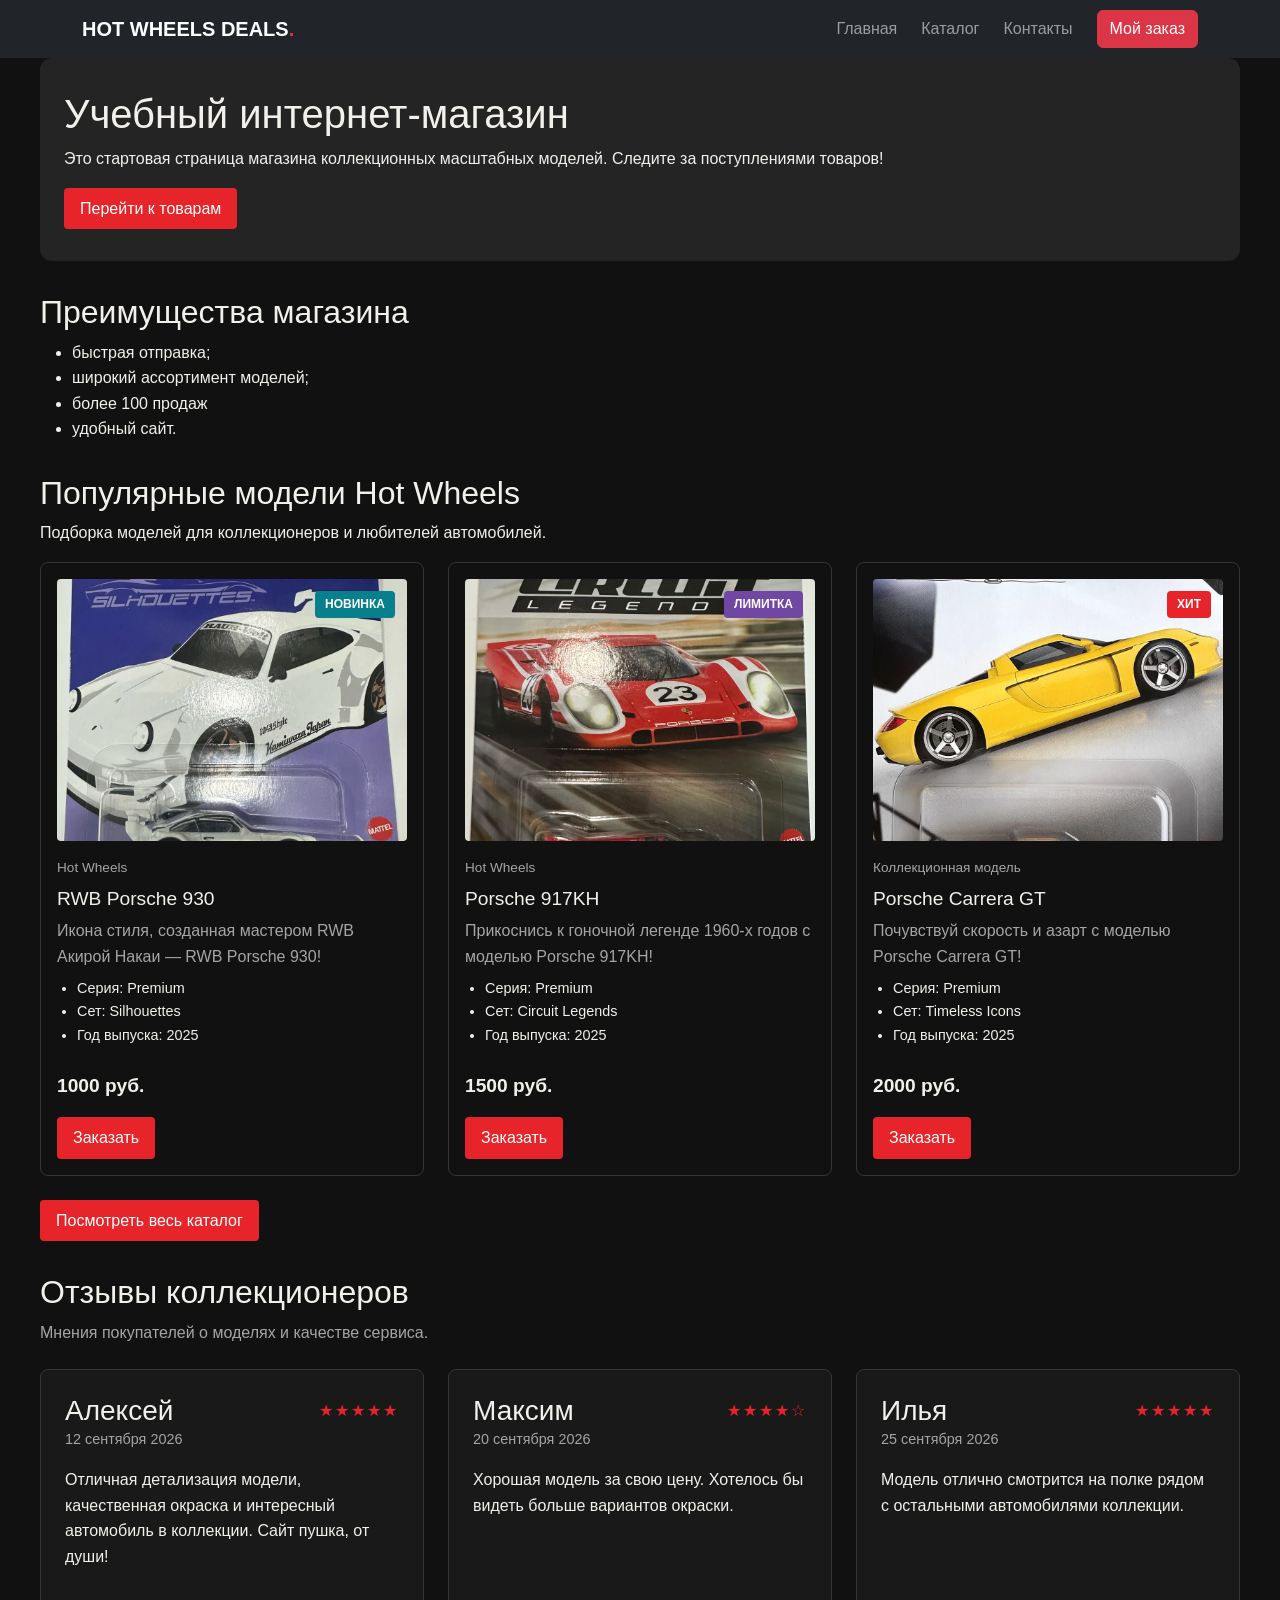
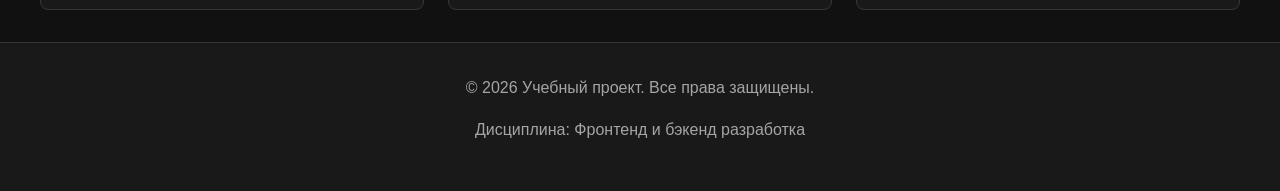
==== index.html @ 373a74f3 "fix: updated grid structure on index.html" ====
<!doctype html>
<html lang="ru">
  <head>
    <meta charset="UTF-8" />
    <meta name="viewport" content="width=device-width, initial-scale=1.0" />
    <title>Учебный интернет-магазин</title>
    <link rel="stylesheet" href="css/style.css" />
    <link
      href="https://cdn.jsdelivr.net/npm/bootstrap@5.3.8/dist/css/bootstrap.min.css"
      rel="stylesheet"
    />
    <link rel="stylesheet" href="css/style.css" />
    <script src="js/main.js" defer></script>
    <meta property="og:type" content="website" />
    <meta property="og:title" content="Учебный интернет-магазин" />
    <meta
      property="og:description"
      content="Учебный frontend-проект интернет-магазина."
    />
    <meta
      property="og:image"
      content="https://username.github.io/kr1-html-css-shop/images/preview.jpg"
    />
  </head>

  <body>
    <header>
      <nav class="navbar navbar-expand-lg navbar-dark bg-dark">
        <div class="container">
          <a class="navbar-brand fw-bold" href="index.html">
            HOT WHEELS DEALS<span class="text-danger">.</span>
          </a>

          <button
            class="navbar-toggler"
            type="button"
            data-bs-toggle="collapse"
            data-bs-target="#mainNavbar"
            aria-controls="mainNavbar"
            aria-expanded="false"
            aria-label="Открыть меню"
          >
            <span class="navbar-toggler-icon"></span>
          </button>

          <div class="collapse navbar-collapse" id="mainNavbar">
            <ul class="navbar-nav ms-auto align-items-lg-center gap-lg-2">
              <li class="nav-item">
                <a class="nav-link" href="index.html">Главная</a>
              </li>
              <li class="nav-item">
                <a class="nav-link" href="catalog.html">Каталог</a>
              </li>
              <li class="nav-item">
                <a class="nav-link" href="contacts.html">Контакты</a>
              </li>
              <li class="nav-item">
                <a class="btn btn-danger ms-lg-2" href="order.html">
                  Мой заказ
                </a>
              </li>
            </ul>
          </div>
        </div>
      </nav>
    </header>

    <main>
      <!-- Основное содержимое страницы -->
      <section class="hero">
        <h1>Учебный интернет-магазин</h1>
        <p>
          Это стартовая страница магазина коллекционных масштабных моделей.
          Следите за поступлениями товаров!
        </p>
        <a class="button" href="#popular">Перейти к товарам</a>
      </section>

      <section class="section" id="advantages">
        <h2>Преимущества магазина</h2>

        <ul class="advantages-list">
          <li>быстрая отправка;</li>
          <li>широкий ассортимент моделей;</li>
          <li>более 100 продаж</li>
          <li>удобный сайт.</li>
        </ul>
      </section>

      <section class="section" id="popular">
        <h2>Популярные модели Hot Wheels</h2>

        <p>Подборка моделей для коллекционеров и любителей автомобилей.</p>

        <div class="row row-cols-1 row-cols-md-2 row-cols-xl-3 g-4">
          <!-- RWB Porsche 930 -->
          <div class="col">
            <article class="product-card h-100">
              <a class="product-card__image-link" href="catalog.html">
                <img
                  class="product-card__image"
                  src="images/product-1.webp"
                  alt="Модель Hot Wheels RWB Porsche 930"
                  width="400"
                  height="300"
                />
                <span class="product-card__badge product-card__badge--new">
                  Новинка
                </span>
              </a>

              <p class="product-card__category">Hot Wheels</p>
              <h3 class="product-card__title">RWB Porsche 930</h3>

              <p class="product-card__description">
                Икона стиля, созданная мастером RWB Акирой Накаи — RWB Porsche
                930!
              </p>

              <ul class="product-card__specs">
                <li>Серия: Premium</li>
                <li>Сет: Silhouettes</li>
                <li>Год выпуска: 2025</li>
              </ul>

              <p class="product-card__price">1000 руб.</p>

              <button
                class="button product-card__button"
                type="button"
                data-product="RWB Porcshe 930"
              >
                Заказать
              </button>
            </article>
          </div>

          <!-- Porsche 917KH -->
          <div class="col">
            <article class="product-card h-100">
              <a class="product-card__image-link" href="catalog.html">
                <img
                  class="product-card__image"
                  src="images/product-2.webp"
                  alt="Модель Hot Wheels Porsche 917KH"
                  width="400"
                  height="300"
                  loading="lazy"
                />
                <span class="product-card__badge product-card__badge--limited">
                  Лимитка
                </span>
              </a>

              <p class="product-card__category">Hot Wheels</p>
              <h3 class="product-card__title">Porsche 917KH</h3>

              <p class="product-card__description">
                Прикоснись к гоночной легенде 1960-х годов с моделью Porsche
                917KH!
              </p>

              <ul class="product-card__specs">
                <li>Серия: Premium</li>
                <li>Сет: Circuit Legends</li>
                <li>Год выпуска: 2025</li>
              </ul>

              <p class="product-card__price">1500 руб.</p>

              <button
                class="button product-card__button"
                type="button"
                data-product="Porcshe 917KH"
              >
                Заказать
              </button>
            </article>
          </div>

          <!-- Porsche Carrera GT -->
          <div class="col">
            <article class="product-card h-100">
              <a class="product-card__image-link" href="catalog.html">
                <img
                  class="product-card__image"
                  src="images/product-3.webp"
                  alt="Модель Hot Wheels Porsche Carrera GT"
                  width="400"
                  height="300"
                  loading="lazy"
                />
                <span class="product-card__badge product-card__badge--hit">
                  Хит
                </span>
              </a>

              <p class="product-card__category">Коллекционная модель</p>
              <h3 class="product-card__title">Porsche Carrera GT</h3>

              <p class="product-card__description">
                Почувствуй скорость и азарт с моделью Porsche Carrera GT!
              </p>

              <ul class="product-card__specs">
                <li>Серия: Premium</li>
                <li>Сет: Timeless Icons</li>
                <li>Год выпуска: 2025</li>
              </ul>

              <p class="product-card__price">2000 руб.</p>

              <button
                class="button product-card__button"
                type="button"
                data-product="Porcshe Carrera GT"
              >
                Заказать
              </button>
            </article>
          </div>
        </div>

        <p class="mt-4">
          <a class="button" href="catalog.html">Посмотреть весь каталог</a>
        </p>
      </section>

      <section class="section reviews" id="reviews">
        <h2>Отзывы коллекционеров</h2>

        <p class="reviews__intro">
          Мнения покупателей о моделях и качестве сервиса.
        </p>

        <div class="reviews__grid">
          <article class="review-card">
            <div class="review-card__header">
              <h3>Алексей</h3>
              <p class="review-card__rating" aria-label="Оценка: 5 из 5">
                ★★★★★
              </p>
            </div>

            <p class="review-card__date">12 сентября 2026</p>

            <p>
              Отличная детализация модели, качественная окраска и интересный
              автомобиль в коллекции. Сайт пушка, от души!
            </p>
          </article>

          <article class="review-card">
            <div class="review-card__header">
              <h3>Максим</h3>
              <p class="review-card__rating" aria-label="Оценка: 4 из 5">
                ★★★★☆
              </p>
            </div>

            <p class="review-card__date">20 сентября 2026</p>

            <p>
              Хорошая модель за свою цену. Хотелось бы видеть больше вариантов
              окраски.
            </p>
          </article>

          <article class="review-card">
            <div class="review-card__header">
              <h3>Илья</h3>
              <p class="review-card__rating" aria-label="Оценка: 5 из 5">
                ★★★★★
              </p>
            </div>

            <p class="review-card__date">25 сентября 2026</p>

            <p>
              Модель отлично смотрится на полке рядом с остальными автомобилями
              коллекции.
            </p>
          </article>
        </div>
      </section>
    </main>

    <footer id="contacts">
      <p>&copy; 2026 Учебный проект. Все права защищены.</p>
      <p>Дисциплина: Фронтенд и бэкенд разработка</p>
    </footer>

    <dialog
      class="order-dialog"
      id="order-dialog"
      aria-labelledby="order-dialog-title"
    >
      <h2 id="order-dialog-title">Оформление заявки</h2>

      <form
        class="order-form"
        id="order-form"
        action="#"
        method="post"
        novalidate
      >
        <input id="selected-product" name="selected-product" type="hidden" />

        <div class="form-field">
          <label for="order-name">Имя</label>
          <input
            id="order-name"
            name="name"
            type="text"
            placeholder="Введите ваше имя"
            minlength="2"
            autocomplete="given-name"
            required
          />
        </div>

        <div class="form-field">
          <label for="order-email">E-mail</label>
          <input
            id="order-email"
            name="email"
            type="email"
            placeholder="example@mail.ru"
            autocomplete="email"
            required
          />
        </div>

        <div class="form-field">
          <label for="order-phone">Телефон</label>
          <input
            id="order-phone"
            name="phone"
            type="tel"
            inputmode="tel"
            placeholder="+7 (900) 000-00-00"
            pattern="^\+7 \(\d{3}\) \d{3}-\d{2}-\d{2}$"
            required
          />
          <small>Формат: +7 (900) 000-00-00</small>
        </div>

        <div class="form-field">
          <label for="order-date">Дата связи</label>
          <input id="order-date" name="date" type="date" />
        </div>

        <div class="form-field">
          <label for="order-topic">Тема заявки</label>
          <select id="order-topic" name="topic" required>
            <option value="">Выберите тему</option>
            <option value="product">Заказ товара</option>
            <option value="consultation">Консультация</option>
            <option value="delivery">Доставка</option>
          </select>
        </div>

        <div class="form-field">
          <label for="order-comment">Комментарий</label>
          <textarea
            id="order-comment"
            name="comment"
            rows="4"
            placeholder="Укажите дополнительную информацию"
          ></textarea>
        </div>

        <div class="form-field form-field--checkbox">
          <label>
            <input
              id="order-agreement"
              name="agreement"
              type="checkbox"
              required
            />
            Я согласен на обработку данных
          </label>
        </div>

        <div class="form-actions">
          <button type="button" id="close-order-dialog">Закрыть</button>
          <button type="submit">Отправить заявку</button>
        </div>
      </form>
    </dialog>

    <p class="success-message" id="success-message" hidden>
      Форма успешно отправлена!
    </p>
    <script src="https://cdn.jsdelivr.net/npm/bootstrap@5.3.8/dist/js/bootstrap.bundle.min.js"></script>
  </body>
</html>
---- css/style.css ----
/* ===============================
   1. Переменные проекта
   =============================== */

:root {
  /* Цвета */
  --color-bg: #111111;
  --color-text: #f2f0eb;
  --color-muted: #a5a5a5;
  --color-primary: #e62429;
  --color-primary-dark: #bd171d;
  --color-border: #353535;
  --color-surface: #191919;
  --color-surface-accent: #242424;
  --color-danger: #e62429;
  --color-success: #45b36b;
  --color-success-bg: #17251b;
  --color-white: #ffffff;

  /* Отступы */
  --space-xs: 4px;
  --space-sm: 8px;
  --space-md: 16px;
  --space-lg: 24px;
  --space-xl: 32px;

  /* Скругления */
  --radius-sm: 4px;
  --radius-md: 8px;
  --radius-lg: 12px;

  /* Размеры */
  --container-width: 1200px;
}

/* ===============================
   2. Базовые стили
   =============================== */

* {
  box-sizing: border-box;
}

body {
  margin: 0;
  font-family: Arial, sans-serif;
  line-height: 1.6;
  color: var(--color-text);
  background-color: var(--color-bg);
}

html {
  scroll-behavior: smooth;
}

a {
  color: var(--color-text);
}

a:hover {
  color: var(--color-primary);
}

a:focus-visible {
  outline: 2px solid var(--color-primary);
  outline-offset: 3px;
}

header {
  position: sticky;
  top: 0;
  z-index: 1030;
}

footer {
  padding: 32px 0;
  background-color: var(--color-surface);
  border-top: 1px solid var(--color-border);
  color: var(--color-muted);
  text-align: center;
}

/*
  Ограничиваем ширину содержимого шапки,
  чтобы оно не растягивалось слишком сильно на широких экранах.
*/
.site-header {
  max-width: 1100px;
  margin: 0 auto;
}

/*
  Оформляем текстовый логотип.
*/
.site-logo {
  font-weight: bold;
  text-decoration: none;
  color: #222222;
}

/*
  Убираем стандартные отступы и маркеры списка навигации.
*/
.site-nav__list {
  display: flex;
  flex-wrap: wrap;
  justify-content: center;
  align-items: center;
  gap: var(--space-md);
  padding: 0;
  margin: var(--space-md) 0 0;
  list-style: none;
}

/*
  Добавляем расстояние между пунктами меню.
*/
.site-nav__list li {
  margin-bottom: 8px;
}

/*
  Оформляем ссылки меню.
*/
.site-nav__list a {
  display: inline-block;
  padding: var(--space-sm) var(--space-md);
  color: var(--color-primary);
  text-decoration: none;
  border-radius: var(--radius-sm);
}

/*
  При наведении мыши подчёркиваем ссылку.
  Подробно состояния интерфейса будут рассмотрены в практической работе 1.7.
*/
.site-nav__list a:hover {
  color: var(--color-white);
  background-color: var(--color-primary);
}

/* ===============================
   3. Общие элементы интерфейса
   =============================== */

a {
  color: var(--color-primary);
}

a:hover {
  color: var(--color-primary-dark);
}

a:focus-visible {
  outline: 2px solid var(--color-primary);
  outline-offset: 3px;
}

/* ===============================
   4. Компоненты страницы
   =============================== */

/*
  Hero-блок — первый крупный блок страницы.
  Он визуально отделяется от остальных разделов фоном и отступами.
*/
.hero {
  max-width: var(--container-width);
  margin: 0 auto var(--space-xl);
  padding: var(--space-xl) var(--space-lg);
  background-color: var(--color-surface-accent);
  border-radius: var(--radius-lg);
}

.section {
  max-width: var(--container-width);
  margin: 0 auto var(--space-xl);
}

.section h2 {
  margin-top: 0;
}

/*
  Карточка товара — самостоятельный блок.
  На следующих занятиях карточки будут доработаны и выстроены в сетку.
*/
/* Карточка товара */
.product-card {
  display: flex;
  flex-direction: column;
  gap: var(--space-sm);
  min-width: 0;
  padding: var(--space-md);
  border: 1px solid var(--color-border);
  border-radius: var(--radius-md);
  background-color: var(--color-bg);
  transition:
    border-color 0.2s,
    box-shadow 0.2s;
}

.product-card:hover {
  border-color: var(--color-primary);
  box-shadow: 0 4px 14px rgba(0, 0, 0, 0.08);
}

.product-card__image-link {
  display: block;
  overflow: hidden;
  border-radius: var(--radius-sm);
}

.product-card__image {
  display: block;
  width: 100%;
  height: auto;
  aspect-ratio: 4 / 3;
  object-fit: cover;
  transition: transform 0.25s;
}

.product-card__image-link:hover .product-card__image {
  transform: scale(1.04);
}

.product-card__category {
  margin: var(--space-sm) 0 0;
  color: var(--color-muted);
  font-size: 0.85rem;
}

.product-card__title {
  margin: 0;
  font-size: 1.2rem;
}

.product-card__description {
  margin: 0;
  color: var(--color-muted);
}

.product-card__specs {
  margin: 0;
  padding-left: 20px;
  font-size: 0.9rem;
}

.product-card__price {
  margin: auto 0 0;
  padding-top: var(--space-md);
  font-size: 1.2rem;
  font-weight: 700;
}

.product-card .button {
  align-self: flex-start;
  margin-top: var(--space-sm);
}

/*
  Пока это обычная ссылка, но визуально она оформляется как кнопка.
*/
.button {
  display: inline-block;
  padding: var(--space-sm) var(--space-md);
  color: var(--color-white);
  background-color: var(--color-primary);
  text-decoration: none;
  border: none;
  border-radius: var(--radius-sm);
  cursor: pointer;
}

.button:hover {
  background-color: var(--color-primary-dark);
}

.button:focus-visible {
  outline: 2px solid var(--color-primary);
  outline-offset: 3px;
}

.button:disabled {
  opacity: 0.6;
  cursor: not-allowed;
}

/* ===============================
   5. Форма и модальное окно
   =============================== */

/*
  Модальное окно.
  Элемент dialog сам умеет открываться поверх страницы.
*/
.order-dialog {
  width: min(100% - 32px, 560px);
  padding: 24px;
  border: none;
  border-radius: 12px;
}

/*
  Затемнение фона за модальным окном.
*/
.order-dialog::backdrop {
  background-color: rgba(0, 0, 0, 0.5);
}

/*
  Поле формы.
  Каждый блок получает нижний отступ.
*/
.form-field {
  margin-bottom: 16px;
}

/*
  Подпись поля.
*/
.form-field label {
  display: block;
  margin-bottom: 6px;
}

/*
  Основные поля формы.
*/
.form-field input,
.form-field select,
.form-field textarea {
  width: 100%;
  padding: 10px 12px;
  border: 1px solid #cccccc;
  border-radius: 6px;
  font: inherit;
}

/*
  Checkbox не должен занимать всю ширину.
*/
.form-field input[type="checkbox"] {
  width: auto;
}

/*
  Подсказка под полем телефона.
*/
.form-field small {
  display: block;
  margin-top: 4px;
  color: #666666;
}

/*
  Видимый фокус для клавиатурной навигации.
*/
.form-field input:focus-visible,
.form-field select:focus-visible,
.form-field textarea:focus-visible,
.form-actions button:focus-visible {
  outline: 2px solid #0057b8;
  outline-offset: 2px;
}

/*
  Подсветка ошибочных полей.
  Атрибут aria-invalid будет добавляться через JavaScript.
*/
[aria-invalid="true"] {
  border-color: #b00020;
}

/*
  Кнопки формы.
*/
.form-actions {
  display: flex;
  gap: 12px;
  margin-top: 20px;
}

/*
  Сообщение об успешной отправке.
*/
.success-message {
  max-width: 1100px;
  margin: 24px auto;
  padding: 16px;
  border-left: 4px solid #168a2f;
  background-color: #eefaf0;
}

/*
  Стили для хлебных крошек
*/

.breadcrumbs {
  max-width: var(--container-width);
  margin: 0 auto var(--space-md);
  font-size: 14px;
  color: var(--color-muted);
}

.breadcrumbs a {
  color: var(--color-primary);
}

.breadcrumbs span::before {
  content: " / ";
  color: var(--color-muted);
}

html {
  scroll-behavior: smooth;
}

:target {
  outline: 2px dashed var(--color-primary);
  outline-offset: 4px;
}

.catalog-layout {
  max-width: var(--container-width);
  margin: 0 auto var(--space-xl);
  display: grid;
  grid-template-columns: 260px 1fr;
  grid-template-areas: "filters products";
  gap: var(--space-lg);
}

.catalog-filters {
  grid-area: filters;
  position: sticky;
  top: 100px;
  align-self: start;
  padding: var(--space-md);
  border: 1px solid var(--color-border);
  border-radius: var(--radius-md);
  background-color: var(--color-surface);
}

.catalog-products {
  grid-area: products;
}

.filters-form {
  display: grid;
  gap: var(--space-md);
}

.filters-form fieldset {
  margin: 0;
  padding: var(--space-md);
  border: 1px solid var(--color-border);
  border-radius: var(--radius-sm);
}

.filters-form legend {
  font-weight: 700;
}

.filters-form label {
  display: block;
  margin-bottom: var(--space-sm);
}

.filters-form input[type="number"] {
  width: 100%;
  padding: 8px 10px;
  border: 1px solid var(--color-border);
  border-radius: var(--radius-sm);
  font: inherit;
}

@media (max-width: 900px) {
  .catalog-layout {
    grid-template-columns: 220px minmax(0, 1fr);
  }
}

@media (max-width: 600px) {
  .catalog-layout {
    grid-template-columns: minmax(0, 1fr);
    grid-template-areas:
      "filters"
      "products";
  }

  .catalog-filters {
    position: static;
    min-width: 0;
  }

  .catalog-products {
    min-width: 0;
  }

  header,
  main,
  footer {
    padding: var(--space-md);
  }
}

/* Блок отзывов на главной странице */

.reviews__intro {
  color: var(--color-muted);
  margin-bottom: var(--space-lg);
}

.reviews__grid {
  display: grid;
  grid-template-columns: repeat(3, minmax(0, 1fr));
  gap: var(--space-lg);
}

.review-card {
  padding: var(--space-lg);
  border: 1px solid var(--color-border);
  border-radius: var(--radius-md);
  background-color: var(--color-surface);
  transition:
    border-color 0.2s,
    box-shadow 0.2s;
}

.review-card:hover {
  border-color: var(--color-primary);
  box-shadow: 0 4px 14px rgba(0, 0, 0, 0.06);
}

.review-card__header {
  display: flex;
  flex-wrap: wrap;
  justify-content: space-between;
  align-items: center;
  gap: var(--space-sm);
}

.review-card__header h3 {
  margin: 0;
}

.review-card__rating {
  margin: 0;
  color: var(--color-primary);
  letter-spacing: 2px;
}

.review-card__date {
  color: var(--color-muted);
  font-size: 0.9rem;
}

/* Адаптивность */

@media (max-width: 900px) {
  .reviews__grid {
    grid-template-columns: repeat(2, minmax(0, 1fr));
  }
}

@media (max-width: 600px) {
  .reviews__grid {
    grid-template-columns: minmax(0, 1fr);
  }
}

/* Бейджи на изображениях товаров */
.product-card__image-link {
  position: relative;
  display: block;
  overflow: hidden;
}

.product-card__badge {
  display: inline-block;
  width: fit-content;
  padding: 4px 10px;
  margin-bottom: 12px;
  border-radius: 4px;
  background-color: #e62429;
  color: #ffffff;
  font-size: 0.75rem;
  font-weight: 700;
  text-transform: uppercase;
}

.product-card__image-wrapper {
  position: relative;
  width: 100%;
}

.product-card__image-wrapper .product-card__image {
  display: block;
  width: 100%;
  height: auto;
}

.product-card__image-wrapper .product-card__badge {
  position: absolute;
  top: 12px;
  right: 12px;
  z-index: 2;
  margin: 0;
}

.product-card__badge--new {
  background-color: #087f8c;
}

.product-card__badge--hit {
  background-color: #e62429;
}

.product-card__badge--limited {
  background-color: #7047a3;
}

/* Бейджи на главной странице */
#popular .product-card__image-link .product-card__badge {
  position: absolute;
  top: 12px;
  right: 12px;
  z-index: 2;
  margin: 0;
}

#popular .product-card__badge--new {
  background-color: #087f8c;
  color: #ffffff;
}
---- css/style.css ----
/* ===============================
   1. Переменные проекта
   =============================== */

:root {
  /* Цвета */
  --color-bg: #111111;
  --color-text: #f2f0eb;
  --color-muted: #a5a5a5;
  --color-primary: #e62429;
  --color-primary-dark: #bd171d;
  --color-border: #353535;
  --color-surface: #191919;
  --color-surface-accent: #242424;
  --color-danger: #e62429;
  --color-success: #45b36b;
  --color-success-bg: #17251b;
  --color-white: #ffffff;

  /* Отступы */
  --space-xs: 4px;
  --space-sm: 8px;
  --space-md: 16px;
  --space-lg: 24px;
  --space-xl: 32px;

  /* Скругления */
  --radius-sm: 4px;
  --radius-md: 8px;
  --radius-lg: 12px;

  /* Размеры */
  --container-width: 1200px;
}

/* ===============================
   2. Базовые стили
   =============================== */

* {
  box-sizing: border-box;
}

body {
  margin: 0;
  font-family: Arial, sans-serif;
  line-height: 1.6;
  color: var(--color-text);
  background-color: var(--color-bg);
}

html {
  scroll-behavior: smooth;
}

a {
  color: var(--color-text);
}

a:hover {
  color: var(--color-primary);
}

a:focus-visible {
  outline: 2px solid var(--color-primary);
  outline-offset: 3px;
}

header {
  position: sticky;
  top: 0;
  z-index: 1030;
}

footer {
  padding: 32px 0;
  background-color: var(--color-surface);
  border-top: 1px solid var(--color-border);
  color: var(--color-muted);
  text-align: center;
}

/*
  Ограничиваем ширину содержимого шапки,
  чтобы оно не растягивалось слишком сильно на широких экранах.
*/
.site-header {
  max-width: 1100px;
  margin: 0 auto;
}

/*
  Оформляем текстовый логотип.
*/
.site-logo {
  font-weight: bold;
  text-decoration: none;
  color: #222222;
}

/*
  Убираем стандартные отступы и маркеры списка навигации.
*/
.site-nav__list {
  display: flex;
  flex-wrap: wrap;
  justify-content: center;
  align-items: center;
  gap: var(--space-md);
  padding: 0;
  margin: var(--space-md) 0 0;
  list-style: none;
}

/*
  Добавляем расстояние между пунктами меню.
*/
.site-nav__list li {
  margin-bottom: 8px;
}

/*
  Оформляем ссылки меню.
*/
.site-nav__list a {
  display: inline-block;
  padding: var(--space-sm) var(--space-md);
  color: var(--color-primary);
  text-decoration: none;
  border-radius: var(--radius-sm);
}

/*
  При наведении мыши подчёркиваем ссылку.
  Подробно состояния интерфейса будут рассмотрены в практической работе 1.7.
*/
.site-nav__list a:hover {
  color: var(--color-white);
  background-color: var(--color-primary);
}

/* ===============================
   3. Общие элементы интерфейса
   =============================== */

a {
  color: var(--color-primary);
}

a:hover {
  color: var(--color-primary-dark);
}

a:focus-visible {
  outline: 2px solid var(--color-primary);
  outline-offset: 3px;
}

/* ===============================
   4. Компоненты страницы
   =============================== */

/*
  Hero-блок — первый крупный блок страницы.
  Он визуально отделяется от остальных разделов фоном и отступами.
*/
.hero {
  max-width: var(--container-width);
  margin: 0 auto var(--space-xl);
  padding: var(--space-xl) var(--space-lg);
  background-color: var(--color-surface-accent);
  border-radius: var(--radius-lg);
}

.section {
  max-width: var(--container-width);
  margin: 0 auto var(--space-xl);
}

.section h2 {
  margin-top: 0;
}

/*
  Карточка товара — самостоятельный блок.
  На следующих занятиях карточки будут доработаны и выстроены в сетку.
*/
/* Карточка товара */
.product-card {
  display: flex;
  flex-direction: column;
  gap: var(--space-sm);
  min-width: 0;
  padding: var(--space-md);
  border: 1px solid var(--color-border);
  border-radius: var(--radius-md);
  background-color: var(--color-bg);
  transition:
    border-color 0.2s,
    box-shadow 0.2s;
}

.product-card:hover {
  border-color: var(--color-primary);
  box-shadow: 0 4px 14px rgba(0, 0, 0, 0.08);
}

.product-card__image-link {
  display: block;
  overflow: hidden;
  border-radius: var(--radius-sm);
}

.product-card__image {
  display: block;
  width: 100%;
  height: auto;
  aspect-ratio: 4 / 3;
  object-fit: cover;
  transition: transform 0.25s;
}

.product-card__image-link:hover .product-card__image {
  transform: scale(1.04);
}

.product-card__category {
  margin: var(--space-sm) 0 0;
  color: var(--color-muted);
  font-size: 0.85rem;
}

.product-card__title {
  margin: 0;
  font-size: 1.2rem;
}

.product-card__description {
  margin: 0;
  color: var(--color-muted);
}

.product-card__specs {
  margin: 0;
  padding-left: 20px;
  font-size: 0.9rem;
}

.product-card__price {
  margin: auto 0 0;
  padding-top: var(--space-md);
  font-size: 1.2rem;
  font-weight: 700;
}

.product-card .button {
  align-self: flex-start;
  margin-top: var(--space-sm);
}

/*
  Пока это обычная ссылка, но визуально она оформляется как кнопка.
*/
.button {
  display: inline-block;
  padding: var(--space-sm) var(--space-md);
  color: var(--color-white);
  background-color: var(--color-primary);
  text-decoration: none;
  border: none;
  border-radius: var(--radius-sm);
  cursor: pointer;
}

.button:hover {
  background-color: var(--color-primary-dark);
}

.button:focus-visible {
  outline: 2px solid var(--color-primary);
  outline-offset: 3px;
}

.button:disabled {
  opacity: 0.6;
  cursor: not-allowed;
}

/* ===============================
   5. Форма и модальное окно
   =============================== */

/*
  Модальное окно.
  Элемент dialog сам умеет открываться поверх страницы.
*/
.order-dialog {
  width: min(100% - 32px, 560px);
  padding: 24px;
  border: none;
  border-radius: 12px;
}

/*
  Затемнение фона за модальным окном.
*/
.order-dialog::backdrop {
  background-color: rgba(0, 0, 0, 0.5);
}

/*
  Поле формы.
  Каждый блок получает нижний отступ.
*/
.form-field {
  margin-bottom: 16px;
}

/*
  Подпись поля.
*/
.form-field label {
  display: block;
  margin-bottom: 6px;
}

/*
  Основные поля формы.
*/
.form-field input,
.form-field select,
.form-field textarea {
  width: 100%;
  padding: 10px 12px;
  border: 1px solid #cccccc;
  border-radius: 6px;
  font: inherit;
}

/*
  Checkbox не должен занимать всю ширину.
*/
.form-field input[type="checkbox"] {
  width: auto;
}

/*
  Подсказка под полем телефона.
*/
.form-field small {
  display: block;
  margin-top: 4px;
  color: #666666;
}

/*
  Видимый фокус для клавиатурной навигации.
*/
.form-field input:focus-visible,
.form-field select:focus-visible,
.form-field textarea:focus-visible,
.form-actions button:focus-visible {
  outline: 2px solid #0057b8;
  outline-offset: 2px;
}

/*
  Подсветка ошибочных полей.
  Атрибут aria-invalid будет добавляться через JavaScript.
*/
[aria-invalid="true"] {
  border-color: #b00020;
}

/*
  Кнопки формы.
*/
.form-actions {
  display: flex;
  gap: 12px;
  margin-top: 20px;
}

/*
  Сообщение об успешной отправке.
*/
.success-message {
  max-width: 1100px;
  margin: 24px auto;
  padding: 16px;
  border-left: 4px solid #168a2f;
  background-color: #eefaf0;
}

/*
  Стили для хлебных крошек
*/

.breadcrumbs {
  max-width: var(--container-width);
  margin: 0 auto var(--space-md);
  font-size: 14px;
  color: var(--color-muted);
}

.breadcrumbs a {
  color: var(--color-primary);
}

.breadcrumbs span::before {
  content: " / ";
  color: var(--color-muted);
}

html {
  scroll-behavior: smooth;
}

:target {
  outline: 2px dashed var(--color-primary);
  outline-offset: 4px;
}

.catalog-layout {
  max-width: var(--container-width);
  margin: 0 auto var(--space-xl);
  display: grid;
  grid-template-columns: 260px 1fr;
  grid-template-areas: "filters products";
  gap: var(--space-lg);
}

.catalog-filters {
  grid-area: filters;
  position: sticky;
  top: 100px;
  align-self: start;
  padding: var(--space-md);
  border: 1px solid var(--color-border);
  border-radius: var(--radius-md);
  background-color: var(--color-surface);
}

.catalog-products {
  grid-area: products;
}

.filters-form {
  display: grid;
  gap: var(--space-md);
}

.filters-form fieldset {
  margin: 0;
  padding: var(--space-md);
  border: 1px solid var(--color-border);
  border-radius: var(--radius-sm);
}

.filters-form legend {
  font-weight: 700;
}

.filters-form label {
  display: block;
  margin-bottom: var(--space-sm);
}

.filters-form input[type="number"] {
  width: 100%;
  padding: 8px 10px;
  border: 1px solid var(--color-border);
  border-radius: var(--radius-sm);
  font: inherit;
}

@media (max-width: 900px) {
  .catalog-layout {
    grid-template-columns: 220px minmax(0, 1fr);
  }
}

@media (max-width: 600px) {
  .catalog-layout {
    grid-template-columns: minmax(0, 1fr);
    grid-template-areas:
      "filters"
      "products";
  }

  .catalog-filters {
    position: static;
    min-width: 0;
  }

  .catalog-products {
    min-width: 0;
  }

  header,
  main,
  footer {
    padding: var(--space-md);
  }
}

/* Блок отзывов на главной странице */

.reviews__intro {
  color: var(--color-muted);
  margin-bottom: var(--space-lg);
}

.reviews__grid {
  display: grid;
  grid-template-columns: repeat(3, minmax(0, 1fr));
  gap: var(--space-lg);
}

.review-card {
  padding: var(--space-lg);
  border: 1px solid var(--color-border);
  border-radius: var(--radius-md);
  background-color: var(--color-surface);
  transition:
    border-color 0.2s,
    box-shadow 0.2s;
}

.review-card:hover {
  border-color: var(--color-primary);
  box-shadow: 0 4px 14px rgba(0, 0, 0, 0.06);
}

.review-card__header {
  display: flex;
  flex-wrap: wrap;
  justify-content: space-between;
  align-items: center;
  gap: var(--space-sm);
}

.review-card__header h3 {
  margin: 0;
}

.review-card__rating {
  margin: 0;
  color: var(--color-primary);
  letter-spacing: 2px;
}

.review-card__date {
  color: var(--color-muted);
  font-size: 0.9rem;
}

/* Адаптивность */

@media (max-width: 900px) {
  .reviews__grid {
    grid-template-columns: repeat(2, minmax(0, 1fr));
  }
}

@media (max-width: 600px) {
  .reviews__grid {
    grid-template-columns: minmax(0, 1fr);
  }
}

/* Бейджи на изображениях товаров */
.product-card__image-link {
  position: relative;
  display: block;
  overflow: hidden;
}

.product-card__badge {
  display: inline-block;
  width: fit-content;
  padding: 4px 10px;
  margin-bottom: 12px;
  border-radius: 4px;
  background-color: #e62429;
  color: #ffffff;
  font-size: 0.75rem;
  font-weight: 700;
  text-transform: uppercase;
}

.product-card__image-wrapper {
  position: relative;
  width: 100%;
}

.product-card__image-wrapper .product-card__image {
  display: block;
  width: 100%;
  height: auto;
}

.product-card__image-wrapper .product-card__badge {
  position: absolute;
  top: 12px;
  right: 12px;
  z-index: 2;
  margin: 0;
}

.product-card__badge--new {
  background-color: #087f8c;
}

.product-card__badge--hit {
  background-color: #e62429;
}

.product-card__badge--limited {
  background-color: #7047a3;
}

/* Бейджи на главной странице */
#popular .product-card__image-link .product-card__badge {
  position: absolute;
  top: 12px;
  right: 12px;
  z-index: 2;
  margin: 0;
}

#popular .product-card__badge--new {
  background-color: #087f8c;
  color: #ffffff;
}
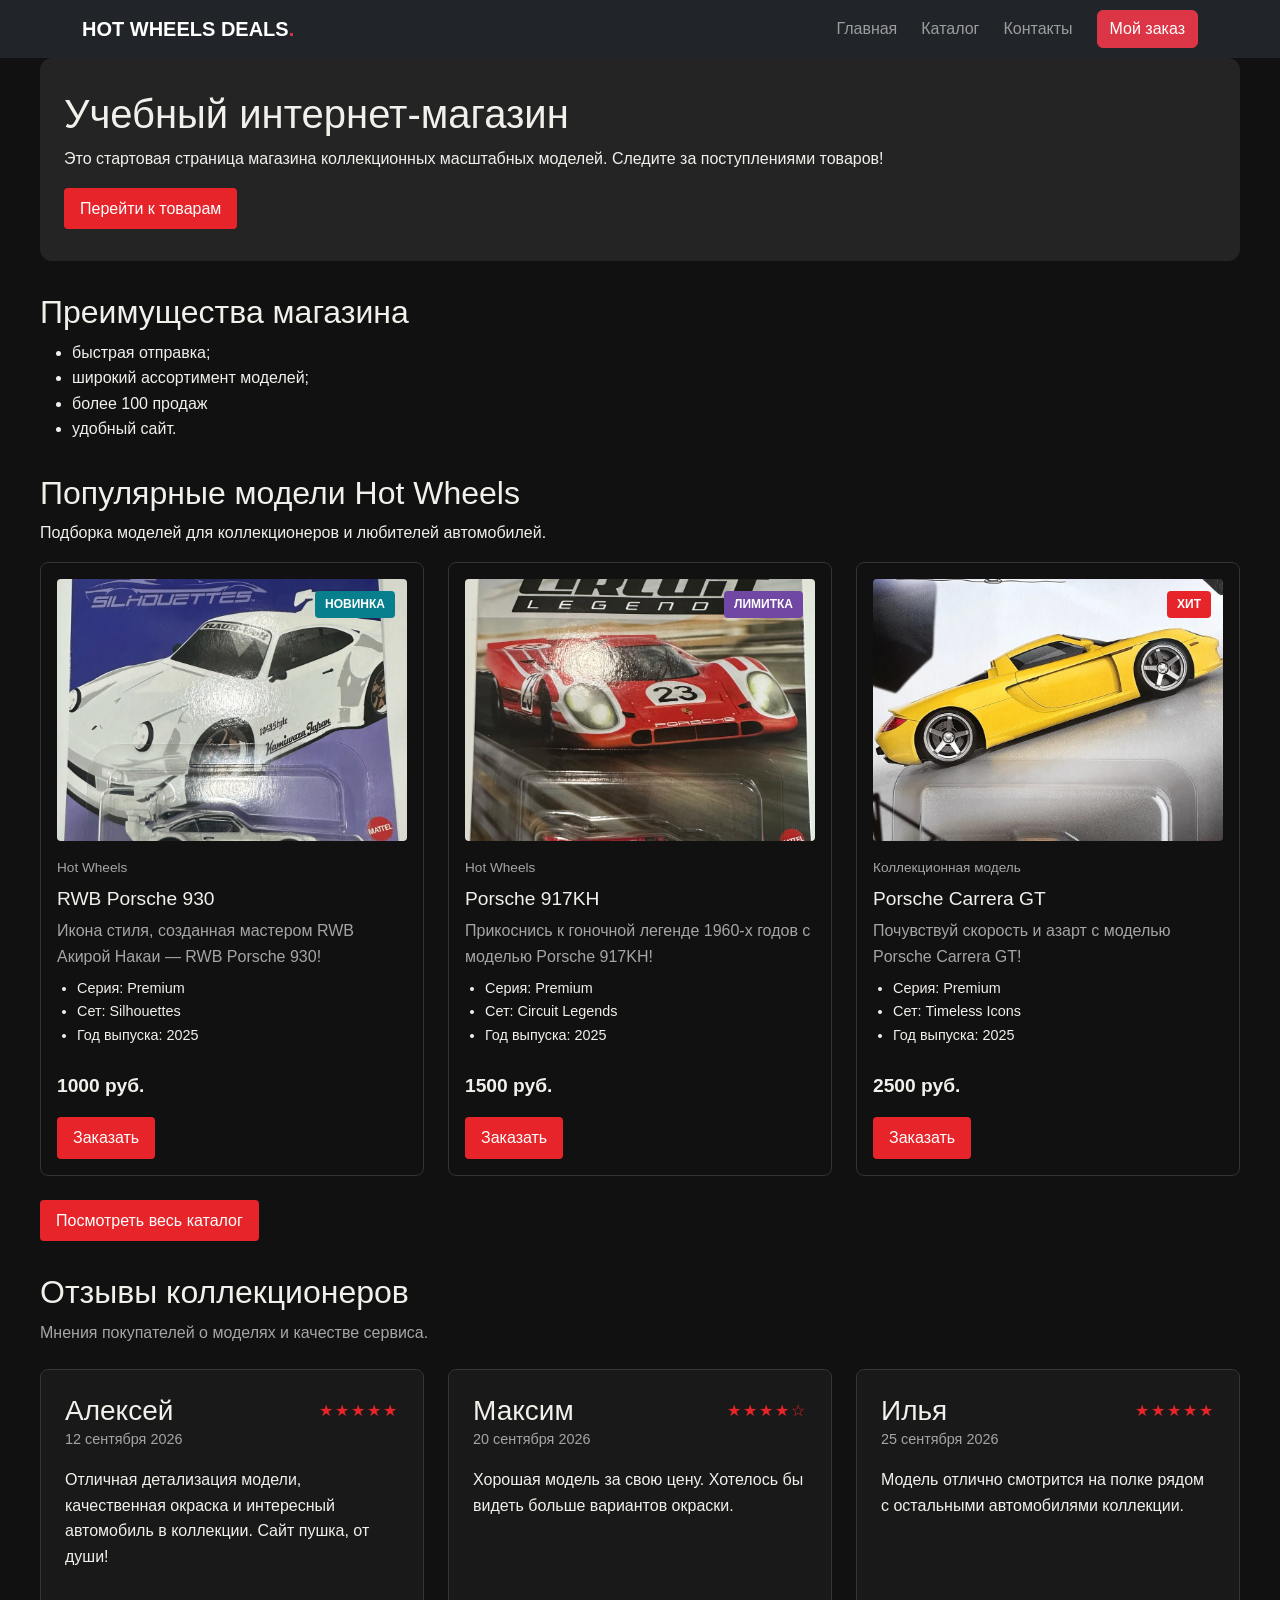
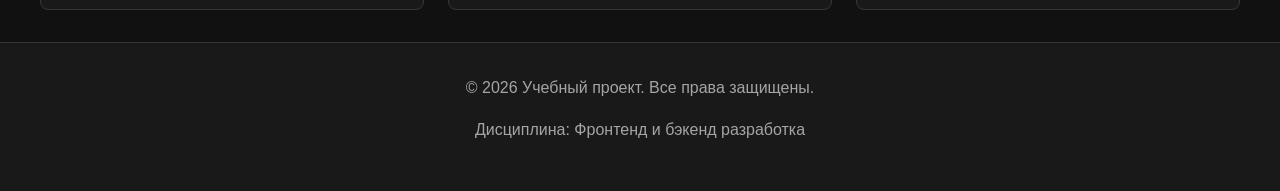
==== commit 7bd7f82a: "fix: repair homepage product grid" ====
--- a/index.html
+++ b/index.html
@@ -208,7 +208,7 @@
                 <li>Год выпуска: 2025</li>
               </ul>
 
-              <p class="product-card__price">2000 руб.</p>
+              <p class="product-card__price">2500 руб.</p>
 
               <button
                 class="button product-card__button"
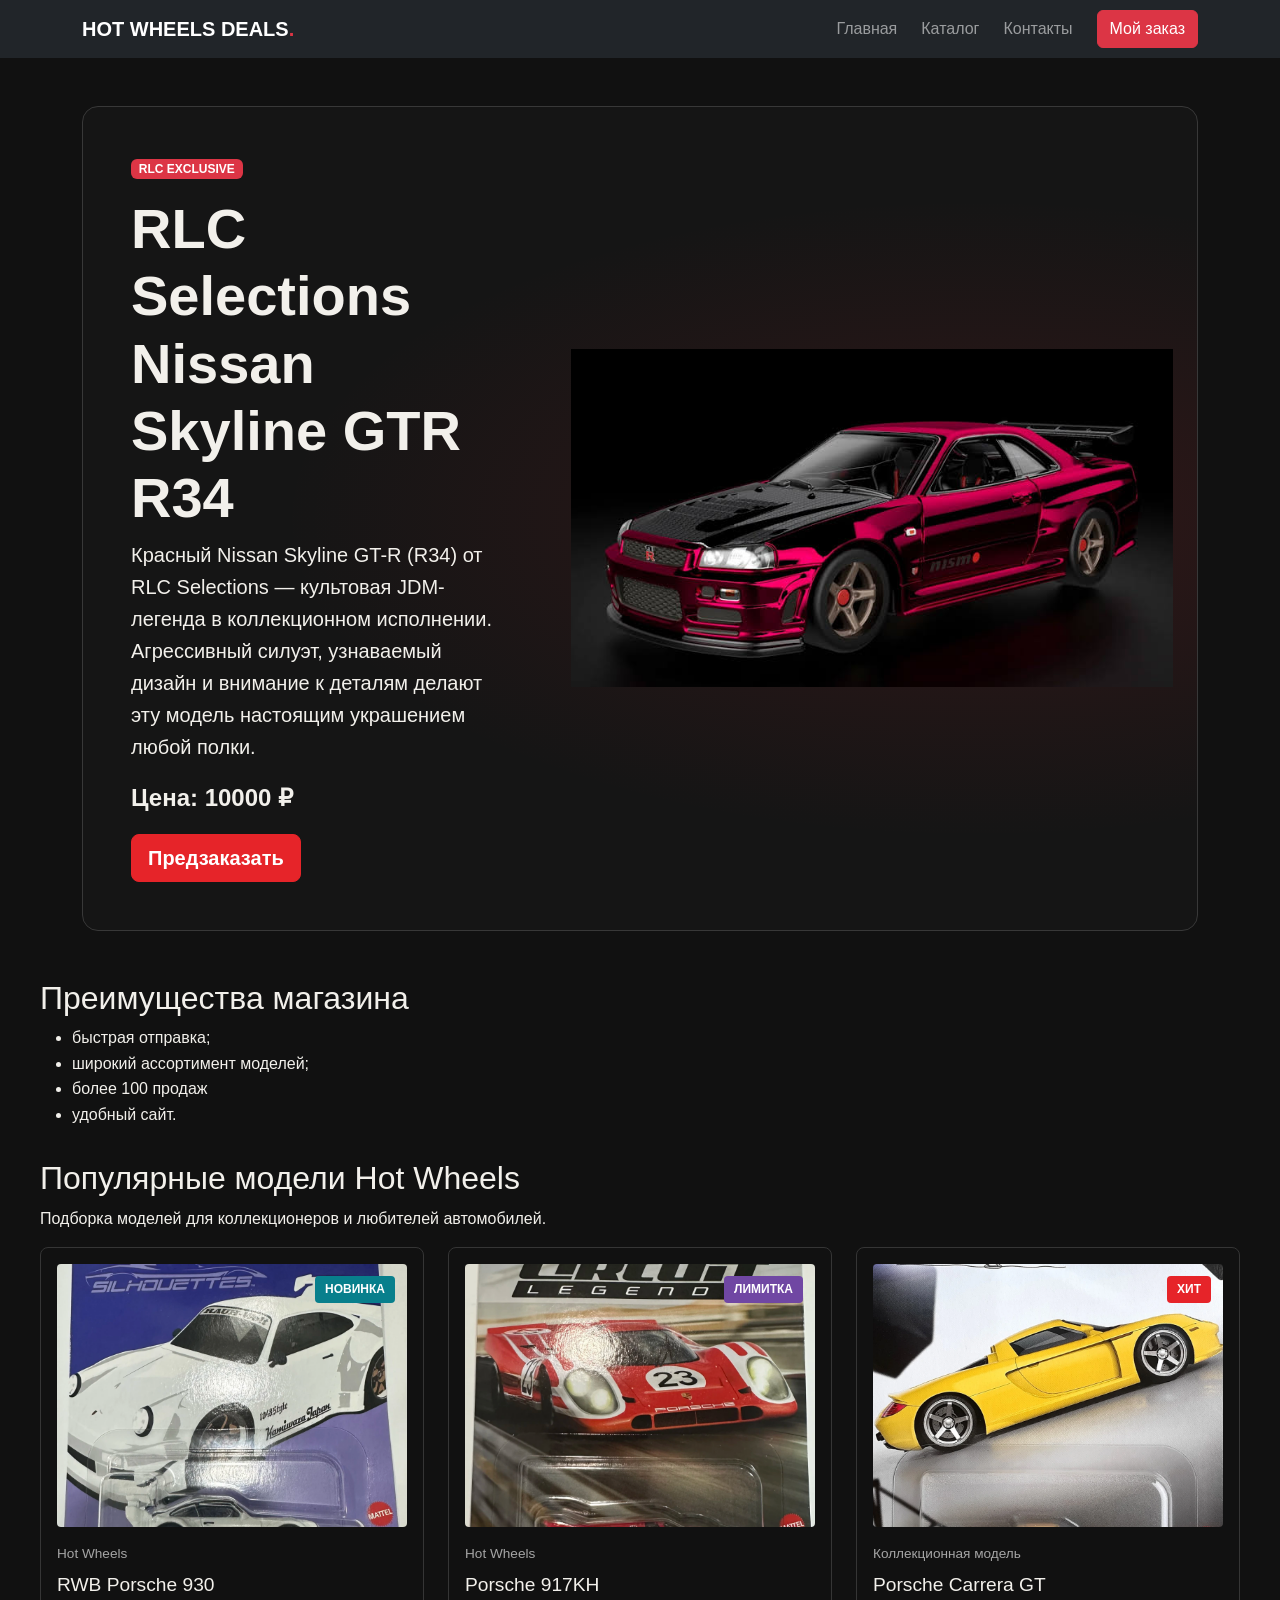
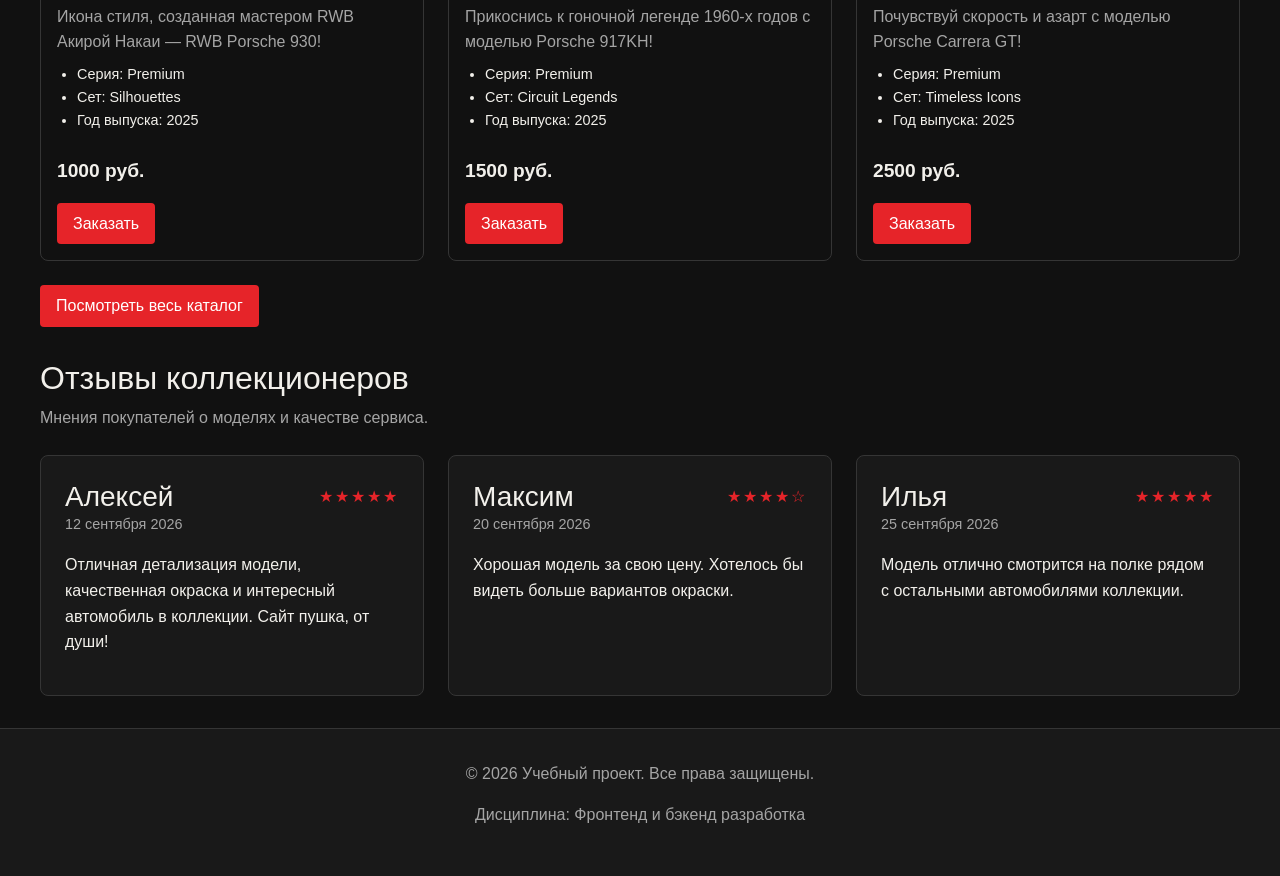
==== commit 914868df: "feat: add preorder section" ====
--- a/index.html
+++ b/index.html
@@ -67,14 +67,106 @@
 
     <main>
       <!-- Основное содержимое страницы -->
-      <section class="hero">
-        <h1>Учебный интернет-магазин</h1>
-        <p>
-          Это стартовая страница магазина коллекционных масштабных моделей.
-          Следите за поступлениями товаров!
-        </p>
-        <a class="button" href="#popular">Перейти к товарам</a>
+      <section class="container my-4 my-lg-5">
+        <div class="row align-items-center g-0 preorder-banner">
+          <div class="col-lg-5 p-4 p-md-5">
+            <span class="badge text-bg-danger mb-3"> RLC EXCLUSIVE </span>
+
+            <h1 class="display-4 fw-bold">
+              RLC Selections Nissan Skyline GTR R34
+            </h1>
+
+            <p class="lead">
+              Красный Nissan Skyline GT-R (R34) от RLC Selections — культовая
+              JDM-легенда в коллекционном исполнении. Агрессивный силуэт,
+              узнаваемый дизайн и внимание к деталям делают эту модель настоящим
+              украшением любой полки.
+            </p>
+
+            <p class="fs-4 fw-bold">Цена: 10000 ₽</p>
+
+            <button
+              class="btn btn-danger btn-lg"
+              type="button"
+              data-bs-toggle="modal"
+              data-bs-target="#preorderModal"
+            >
+              Предзаказать
+            </button>
+          </div>
+
+          <div class="col-lg-7">
+            <img
+              src="images/Nissan Skyline R34.jpg"
+              alt="RLC Nissan Skyline R34"
+              class="img-fluid preorder-banner__image"
+            />
+          </div>
+        </div>
       </section>
+
+      <div
+        class="modal fade"
+        id="preorderModal"
+        tabindex="-1"
+        aria-labelledby="preorderModalLabel"
+        aria-hidden="true"
+      >
+        <div class="modal-dialog modal-dialog-centered">
+          <div class="modal-content bg-dark text-light">
+            <div class="modal-header border-secondary">
+              <h2 class="modal-title fs-5" id="preorderModalLabel">
+                Предзаказ скоро откроется
+              </h2>
+
+              <button
+                type="button"
+                class="btn-close btn-close-white"
+                data-bs-dismiss="modal"
+                aria-label="Закрыть"
+              ></button>
+            </div>
+
+            <div class="modal-body preorder-modal__body">
+              <span class="preorder-modal__badge">COMING SOON</span>
+
+              <h3 class="preorder-modal__title">Nissan Skyline GT-R (R34)</h3>
+
+              <p class="preorder-modal__description">
+                Красная легенда JDM в эксклюзивном исполнении RLC Selections.
+                Готовь место в коллекции.
+              </p>
+
+              <div class="preorder-modal__notice">
+                <span class="preorder-modal__notice-icon">!</span>
+                <div>
+                  <strong>Предзаказ скоро откроется</strong>
+                  <p class="mb-0">
+                    Следи за обновлениями, чтобы не пропустить старт.
+                  </p>
+                </div>
+              </div>
+            </div>
+
+            <div class="modal-footer preorder-modal__footer">
+              <button
+                type="button"
+                class="btn btn-outline-light"
+                data-bs-dismiss="modal"
+              >
+                Закрыть
+              </button>
+              <button
+                type="button"
+                class="btn btn-danger"
+                data-bs-dismiss="modal"
+              >
+                Понятно, жду
+              </button>
+            </div>
+          </div>
+        </div>
+      </div>
 
       <section class="section" id="advantages">
         <h2>Преимущества магазина</h2>
--- a/css/style.css
+++ b/css/style.css
@@ -633,3 +633,176 @@
   background-color: #087f8c;
   color: #ffffff;
 }
+
+/* Баннер предзаказа */
+.preorder-banner {
+    position: relative;
+    overflow: hidden;
+    border: 1px solid #383838;
+    border-radius: 16px;
+    background:
+        radial-gradient(
+            ellipse at 80% 50%,
+            rgba(230, 36, 41, 0.13),
+            transparent 55%
+        ),
+        #151515;
+}
+
+/* Блок предзаказа на главной странице */
+.preorder-banner__image {
+    display: block;
+    width: 100%;
+    height: 100%;
+    min-height: 360px;
+    max-height: 480px;
+    object-fit: contain;
+    padding: 1.5rem;
+    transition: transform 0.4s ease;
+}
+
+.preorder-banner:hover .preorder-banner__image {
+    transform: scale(1.035);
+}
+
+.preorder-banner .btn-danger {
+    background-color: #e62429;
+    border-color: #e62429;
+    font-weight: 700;
+    transition: background-color 0.2s ease,
+                border-color 0.2s ease;
+}
+
+.preorder-banner .btn-danger:hover {
+    background-color: #bd171d;
+    border-color: #bd171d;
+}
+
+@media (max-width: 991.98px) {
+    .preorder-banner__image {
+        min-height: 0;
+        max-height: 360px;
+    }
+}
+
+@media (prefers-reduced-motion: reduce) {
+    .preorder-banner__image,
+    .preorder-banner .btn-danger {
+        transition: none;
+    }
+}
+
+/* Модальное окно на главной странице */
+
+/* Модальное окно предзаказа RLC */
+.preorder-modal {
+    overflow: hidden;
+    color: var(--color-text);
+    background:
+        radial-gradient(
+            ellipse at 100% 0%,
+            rgba(230, 36, 41, 0.16),
+            transparent 48%
+        ),
+        #191919;
+    border: 1px solid #414141;
+    border-radius: 16px;
+    box-shadow: 0 24px 80px rgba(0, 0, 0, 0.5);
+}
+
+.preorder-modal__header {
+    align-items: flex-start;
+    border-bottom: 1px solid #353535;
+    padding: 1.5rem;
+}
+
+.preorder-modal__eyebrow {
+    color: #a5a5a5;
+    font-size: 0.7rem;
+    font-weight: 700;
+    letter-spacing: 0.15em;
+}
+
+.preorder-modal__body {
+    padding: 1.5rem;
+}
+
+.preorder-modal__badge {
+    display: inline-block;
+    padding: 0.35rem 0.65rem;
+    color: #fff;
+    background: #e62429;
+    border-radius: 4px;
+    font-size: 0.7rem;
+    font-weight: 800;
+    letter-spacing: 0.08em;
+}
+
+.preorder-modal__title {
+    margin-top: 1rem;
+    font-size: clamp(1.5rem, 5vw, 2rem);
+    font-weight: 800;
+    line-height: 1.15;
+}
+
+.preorder-modal__description {
+    margin-top: 0.75rem;
+    color: #b7b7b7;
+    line-height: 1.7;
+}
+
+.preorder-modal__notice {
+    display: flex;
+    align-items: flex-start;
+    gap: 0.85rem;
+    margin-top: 1.5rem;
+    padding: 1rem;
+    background: #242424;
+    border: 1px solid #383838;
+    border-left: 3px solid #e62429;
+    border-radius: 8px;
+}
+
+.preorder-modal__notice-icon {
+    display: grid;
+    flex: 0 0 1.5rem;
+    width: 1.5rem;
+    height: 1.5rem;
+    place-items: center;
+    color: #fff;
+    background: #e62429;
+    border-radius: 50%;
+    font-weight: 800;
+}
+
+.preorder-modal__notice strong {
+    font-size: 0.95rem;
+}
+
+.preorder-modal__notice p {
+    margin-top: 0.35rem;
+    color: #a5a5a5;
+    font-size: 0.85rem;
+    line-height: 1.5;
+}
+
+.preorder-modal__footer {
+    gap: 0.75rem;
+    padding: 1rem 1.5rem 1.5rem;
+    border-top: 0;
+}
+
+.preorder-modal__footer .btn {
+    font-weight: 600;
+}
+
+@media (max-width: 575.98px) {
+    .preorder-modal__header,
+    .preorder-modal__body {
+        padding: 1.25rem;
+    }
+
+    .preorder-modal__footer {
+        padding: 0 1.25rem 1.25rem;
+    }
+}
--- a/css/style.css
+++ b/css/style.css
@@ -633,3 +633,176 @@
   background-color: #087f8c;
   color: #ffffff;
 }
+
+/* Баннер предзаказа */
+.preorder-banner {
+    position: relative;
+    overflow: hidden;
+    border: 1px solid #383838;
+    border-radius: 16px;
+    background:
+        radial-gradient(
+            ellipse at 80% 50%,
+            rgba(230, 36, 41, 0.13),
+            transparent 55%
+        ),
+        #151515;
+}
+
+/* Блок предзаказа на главной странице */
+.preorder-banner__image {
+    display: block;
+    width: 100%;
+    height: 100%;
+    min-height: 360px;
+    max-height: 480px;
+    object-fit: contain;
+    padding: 1.5rem;
+    transition: transform 0.4s ease;
+}
+
+.preorder-banner:hover .preorder-banner__image {
+    transform: scale(1.035);
+}
+
+.preorder-banner .btn-danger {
+    background-color: #e62429;
+    border-color: #e62429;
+    font-weight: 700;
+    transition: background-color 0.2s ease,
+                border-color 0.2s ease;
+}
+
+.preorder-banner .btn-danger:hover {
+    background-color: #bd171d;
+    border-color: #bd171d;
+}
+
+@media (max-width: 991.98px) {
+    .preorder-banner__image {
+        min-height: 0;
+        max-height: 360px;
+    }
+}
+
+@media (prefers-reduced-motion: reduce) {
+    .preorder-banner__image,
+    .preorder-banner .btn-danger {
+        transition: none;
+    }
+}
+
+/* Модальное окно на главной странице */
+
+/* Модальное окно предзаказа RLC */
+.preorder-modal {
+    overflow: hidden;
+    color: var(--color-text);
+    background:
+        radial-gradient(
+            ellipse at 100% 0%,
+            rgba(230, 36, 41, 0.16),
+            transparent 48%
+        ),
+        #191919;
+    border: 1px solid #414141;
+    border-radius: 16px;
+    box-shadow: 0 24px 80px rgba(0, 0, 0, 0.5);
+}
+
+.preorder-modal__header {
+    align-items: flex-start;
+    border-bottom: 1px solid #353535;
+    padding: 1.5rem;
+}
+
+.preorder-modal__eyebrow {
+    color: #a5a5a5;
+    font-size: 0.7rem;
+    font-weight: 700;
+    letter-spacing: 0.15em;
+}
+
+.preorder-modal__body {
+    padding: 1.5rem;
+}
+
+.preorder-modal__badge {
+    display: inline-block;
+    padding: 0.35rem 0.65rem;
+    color: #fff;
+    background: #e62429;
+    border-radius: 4px;
+    font-size: 0.7rem;
+    font-weight: 800;
+    letter-spacing: 0.08em;
+}
+
+.preorder-modal__title {
+    margin-top: 1rem;
+    font-size: clamp(1.5rem, 5vw, 2rem);
+    font-weight: 800;
+    line-height: 1.15;
+}
+
+.preorder-modal__description {
+    margin-top: 0.75rem;
+    color: #b7b7b7;
+    line-height: 1.7;
+}
+
+.preorder-modal__notice {
+    display: flex;
+    align-items: flex-start;
+    gap: 0.85rem;
+    margin-top: 1.5rem;
+    padding: 1rem;
+    background: #242424;
+    border: 1px solid #383838;
+    border-left: 3px solid #e62429;
+    border-radius: 8px;
+}
+
+.preorder-modal__notice-icon {
+    display: grid;
+    flex: 0 0 1.5rem;
+    width: 1.5rem;
+    height: 1.5rem;
+    place-items: center;
+    color: #fff;
+    background: #e62429;
+    border-radius: 50%;
+    font-weight: 800;
+}
+
+.preorder-modal__notice strong {
+    font-size: 0.95rem;
+}
+
+.preorder-modal__notice p {
+    margin-top: 0.35rem;
+    color: #a5a5a5;
+    font-size: 0.85rem;
+    line-height: 1.5;
+}
+
+.preorder-modal__footer {
+    gap: 0.75rem;
+    padding: 1rem 1.5rem 1.5rem;
+    border-top: 0;
+}
+
+.preorder-modal__footer .btn {
+    font-weight: 600;
+}
+
+@media (max-width: 575.98px) {
+    .preorder-modal__header,
+    .preorder-modal__body {
+        padding: 1.25rem;
+    }
+
+    .preorder-modal__footer {
+        padding: 0 1.25rem 1.25rem;
+    }
+}
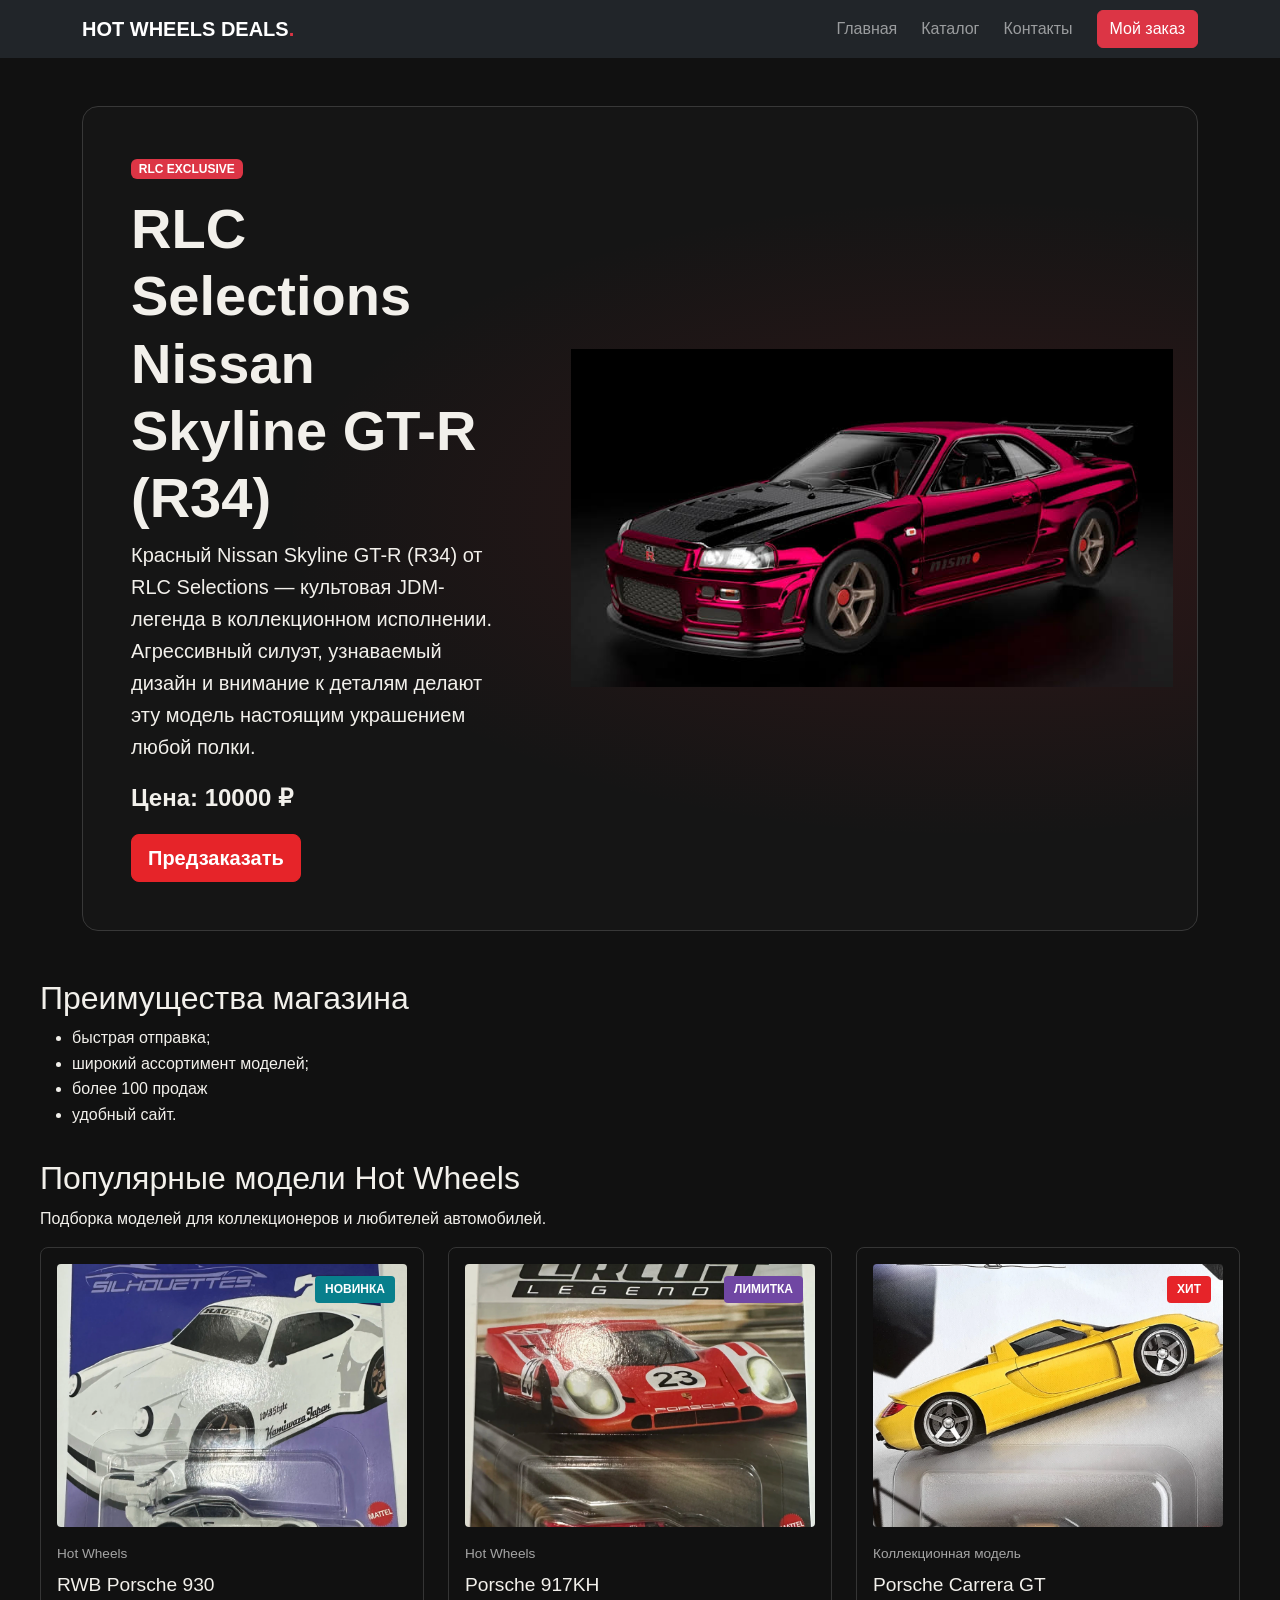
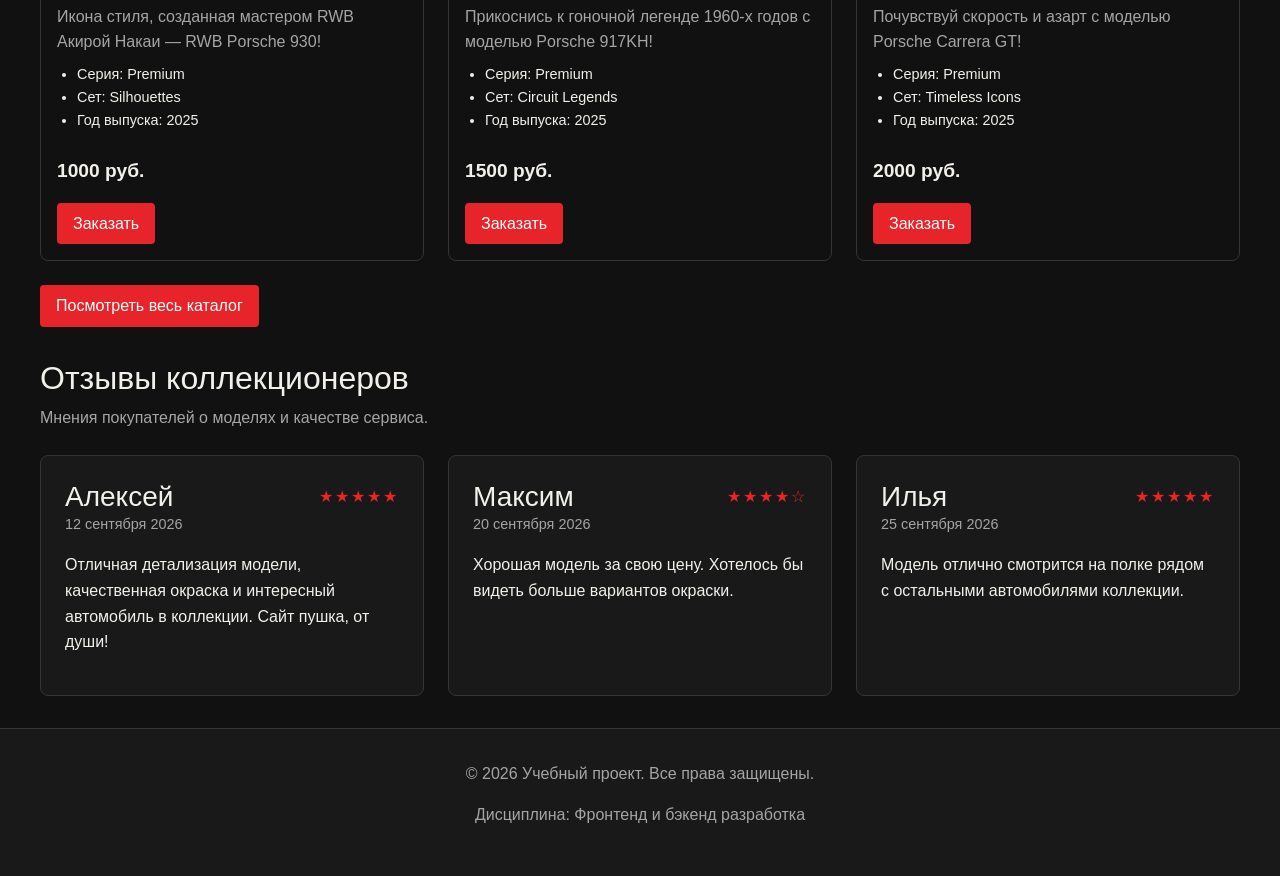
==== commit 6bd4754e: "feat: add product pages" ====
--- a/index.html
+++ b/index.html
@@ -73,7 +73,7 @@
             <span class="badge text-bg-danger mb-3"> RLC EXCLUSIVE </span>
 
             <h1 class="display-4 fw-bold">
-              RLC Selections Nissan Skyline GTR R34
+              RLC Selections Nissan Skyline GT-R (R34)
             </h1>
 
             <p class="lead">
@@ -191,7 +191,7 @@
               <a class="product-card__image-link" href="catalog.html">
                 <img
                   class="product-card__image"
-                  src="images/product-1.webp"
+                  src="images/RWB 930.webp"
                   alt="Модель Hot Wheels RWB Porsche 930"
                   width="400"
                   height="300"
@@ -233,7 +233,7 @@
               <a class="product-card__image-link" href="catalog.html">
                 <img
                   class="product-card__image"
-                  src="images/product-2.webp"
+                  src="images/917KH.webp"
                   alt="Модель Hot Wheels Porsche 917KH"
                   width="400"
                   height="300"
@@ -276,7 +276,7 @@
               <a class="product-card__image-link" href="catalog.html">
                 <img
                   class="product-card__image"
-                  src="images/product-3.webp"
+                  src="images/Carrera GT.webp"
                   alt="Модель Hot Wheels Porsche Carrera GT"
                   width="400"
                   height="300"
@@ -300,7 +300,7 @@
                 <li>Год выпуска: 2025</li>
               </ul>
 
-              <p class="product-card__price">2500 руб.</p>
+              <p class="product-card__price">2000 руб.</p>
 
               <button
                 class="button product-card__button"
--- a/css/style.css
+++ b/css/style.css
@@ -806,3 +806,298 @@
         padding: 0 1.25rem 1.25rem;
     }
 }
+
+
+/* =========================================
+   Страница товара
+   ========================================= */
+
+/* Хлебные крошки */
+.breadcrumb {
+    margin-bottom: 0;
+    color: var(--color-muted);
+    font-size: 0.9rem;
+}
+
+.breadcrumb a {
+    color: var(--color-muted);
+    text-decoration: none;
+    transition: color 0.2s ease;
+}
+
+.breadcrumb a:hover {
+    color: var(--color-primary);
+}
+
+.breadcrumb-item.active {
+    color: var(--color-text);
+}
+
+.breadcrumb-item + .breadcrumb-item::before {
+    color: var(--color-muted);
+}
+
+/* Галерея товара */
+.product-gallery {
+    overflow: hidden;
+    padding: 1rem;
+    background-color: var(--color-surface);
+    border: 1px solid var(--color-border);
+    border-radius: var(--radius-lg);
+}
+
+.product-gallery > img {
+    display: block;
+    width: 100%;
+    aspect-ratio: 4 / 3;
+    object-fit: contain;
+    border-radius: var(--radius-md);
+}
+
+.product-gallery:hover > img {
+    transform: scale(1.025);
+}
+
+/* Информация о товаре */
+.product-info {
+    height: 100%;
+    padding: 1.5rem;
+    background-color: var(--color-surface);
+    border: 1px solid var(--color-border);
+    border-radius: var(--radius-lg);
+}
+
+.product-info .badge {
+    padding: 0.45rem 0.7rem;
+    font-size: 0.75rem;
+    letter-spacing: 0.04em;
+    text-transform: uppercase;
+}
+
+.product-info h1 {
+    line-height: 1.15;
+    overflow-wrap: anywhere;
+}
+
+.product-info .lead {
+    margin-top: 1rem;
+    color: var(--color-muted);
+    font-size: 1rem;
+    line-height: 1.8;
+}
+
+.product-info .fs-2 {
+    margin-top: 1.5rem;
+    margin-bottom: 0.75rem;
+    color: var(--color-text);
+}
+
+.product-info .btn {
+    font-weight: 700;
+    transition:
+        background-color 0.2s ease,
+        border-color 0.2s ease,
+        color 0.2s ease;
+}
+
+.product-info .btn-danger {
+    background-color: var(--color-primary);
+    border-color: var(--color-primary);
+}
+
+.product-info .btn-danger:hover {
+    background-color: var(--color-primary-dark);
+    border-color: var(--color-primary-dark);
+}
+
+.product-info .btn-outline-light:hover {
+    color: var(--color-bg);
+}
+
+/* Карточки доставки и оплаты */
+.product-service-card {
+    height: 100%;
+    color: var(--color-text);
+    background-color: var(--color-surface);
+    border: 1px solid var(--color-border);
+    border-radius: var(--radius-md);
+    transition:
+        border-color 0.2s ease,
+        background-color 0.2s ease;
+}
+
+.product-service-card:hover {
+    background-color: var(--color-surface-accent);
+    border-color: var(--color-primary);
+}
+
+.product-service-card .card-body {
+    padding: 1.25rem;
+}
+
+.product-service-card__icon {
+    display: inline-flex;
+    align-items: center;
+    justify-content: center;
+    width: 46px;
+    height: 46px;
+    color: var(--color-primary);
+    background-color: rgba(230, 36, 41, 0.1);
+    border: 1px solid rgba(230, 36, 41, 0.25);
+    border-radius: var(--radius-md);
+}
+
+.product-service-card__list {
+    display: grid;
+    gap: 0.65rem;
+    margin: 0;
+    padding: 0;
+    list-style: none;
+}
+
+.product-service-card__list li {
+    position: relative;
+    padding-left: 1rem;
+    color: var(--color-muted);
+    font-size: 0.875rem;
+    line-height: 1.5;
+}
+
+.product-service-card__list li::before {
+    position: absolute;
+    top: 0.55em;
+    left: 0;
+    width: 5px;
+    height: 5px;
+    background-color: var(--color-primary);
+    border-radius: 50%;
+    content: "";
+}
+
+/* Описание товара */
+.product-description {
+    max-width: 850px;
+}
+
+.product-description p {
+    color: var(--color-muted);
+    line-height: 1.9;
+}
+
+/* Таблица характеристик */
+.table-responsive {
+    overflow-x: auto;
+    border: 1px solid var(--color-border);
+    border-radius: var(--radius-md);
+}
+
+.table {
+    --bs-table-bg: var(--color-surface);
+    --bs-table-color: var(--color-text);
+    --bs-table-border-color: var(--color-border);
+    --bs-table-striped-bg: var(--color-surface-accent);
+    --bs-table-striped-color: var(--color-text);
+
+    margin-bottom: 0;
+}
+
+.table th,
+.table td {
+    padding: 1rem 1.25rem;
+    vertical-align: middle;
+}
+
+.table th {
+    width: 40%;
+    font-weight: 600;
+}
+
+.table td {
+    color: var(--color-muted);
+}
+
+/* Адаптивность страницы товара */
+@media (max-width: 991.98px) {
+    .product-info {
+        padding: 1.25rem;
+    }
+}
+
+@media (max-width: 575.98px) {
+    .product-gallery {
+        padding: 0.75rem;
+    }
+
+    .product-info {
+        padding: 1rem;
+    }
+
+    .product-info h1 {
+        font-size: 2rem;
+    }
+
+    .product-info .btn {
+        width: 100%;
+    }
+
+    .table th,
+    .table td {
+        padding: 0.75rem;
+        font-size: 0.9rem;
+    }
+}
+
+/* Учитываем настройки уменьшения анимации */
+@media (prefers-reduced-motion: reduce) {
+    .product-gallery > img,
+    .product-service-card,
+    .product-info .btn,
+    .breadcrumb a {
+        transition: none;
+    }
+}
+
+/* Галерея товара */
+.product-gallery {
+    display: flex;
+    align-items: center;
+    justify-content: center;
+    min-height: 420px;
+    padding: 1.5rem;
+}
+
+.product-gallery > img {
+    display: block;
+    width: 100%;
+    height: 100%;
+    max-height: 560px;
+    aspect-ratio: auto;
+    object-fit: contain;
+}
+
+/* Статус наличия товара */
+.product-status {
+    display: inline-flex;
+    align-items: center;
+    gap: 0.5rem;
+    padding: 0.4rem 0.75rem;
+    border: 1px solid transparent;
+    border-radius: var(--radius-sm);
+    font-size: 0.875rem;
+    font-weight: 600;
+}
+
+/* В наличии */
+.product-status--available {
+    color: #63d889;
+    background-color: rgba(69, 179, 107, 0.12);
+    border-color: rgba(69, 179, 107, 0.3);
+}
+
+/* Нет в наличии */
+.product-status--unavailable {
+    color: #ff7377;
+    background-color: rgba(230, 36, 41, 0.12);
+    border-color: rgba(230, 36, 41, 0.3);
+}
+
--- a/css/style.css
+++ b/css/style.css
@@ -806,3 +806,298 @@
         padding: 0 1.25rem 1.25rem;
     }
 }
+
+
+/* =========================================
+   Страница товара
+   ========================================= */
+
+/* Хлебные крошки */
+.breadcrumb {
+    margin-bottom: 0;
+    color: var(--color-muted);
+    font-size: 0.9rem;
+}
+
+.breadcrumb a {
+    color: var(--color-muted);
+    text-decoration: none;
+    transition: color 0.2s ease;
+}
+
+.breadcrumb a:hover {
+    color: var(--color-primary);
+}
+
+.breadcrumb-item.active {
+    color: var(--color-text);
+}
+
+.breadcrumb-item + .breadcrumb-item::before {
+    color: var(--color-muted);
+}
+
+/* Галерея товара */
+.product-gallery {
+    overflow: hidden;
+    padding: 1rem;
+    background-color: var(--color-surface);
+    border: 1px solid var(--color-border);
+    border-radius: var(--radius-lg);
+}
+
+.product-gallery > img {
+    display: block;
+    width: 100%;
+    aspect-ratio: 4 / 3;
+    object-fit: contain;
+    border-radius: var(--radius-md);
+}
+
+.product-gallery:hover > img {
+    transform: scale(1.025);
+}
+
+/* Информация о товаре */
+.product-info {
+    height: 100%;
+    padding: 1.5rem;
+    background-color: var(--color-surface);
+    border: 1px solid var(--color-border);
+    border-radius: var(--radius-lg);
+}
+
+.product-info .badge {
+    padding: 0.45rem 0.7rem;
+    font-size: 0.75rem;
+    letter-spacing: 0.04em;
+    text-transform: uppercase;
+}
+
+.product-info h1 {
+    line-height: 1.15;
+    overflow-wrap: anywhere;
+}
+
+.product-info .lead {
+    margin-top: 1rem;
+    color: var(--color-muted);
+    font-size: 1rem;
+    line-height: 1.8;
+}
+
+.product-info .fs-2 {
+    margin-top: 1.5rem;
+    margin-bottom: 0.75rem;
+    color: var(--color-text);
+}
+
+.product-info .btn {
+    font-weight: 700;
+    transition:
+        background-color 0.2s ease,
+        border-color 0.2s ease,
+        color 0.2s ease;
+}
+
+.product-info .btn-danger {
+    background-color: var(--color-primary);
+    border-color: var(--color-primary);
+}
+
+.product-info .btn-danger:hover {
+    background-color: var(--color-primary-dark);
+    border-color: var(--color-primary-dark);
+}
+
+.product-info .btn-outline-light:hover {
+    color: var(--color-bg);
+}
+
+/* Карточки доставки и оплаты */
+.product-service-card {
+    height: 100%;
+    color: var(--color-text);
+    background-color: var(--color-surface);
+    border: 1px solid var(--color-border);
+    border-radius: var(--radius-md);
+    transition:
+        border-color 0.2s ease,
+        background-color 0.2s ease;
+}
+
+.product-service-card:hover {
+    background-color: var(--color-surface-accent);
+    border-color: var(--color-primary);
+}
+
+.product-service-card .card-body {
+    padding: 1.25rem;
+}
+
+.product-service-card__icon {
+    display: inline-flex;
+    align-items: center;
+    justify-content: center;
+    width: 46px;
+    height: 46px;
+    color: var(--color-primary);
+    background-color: rgba(230, 36, 41, 0.1);
+    border: 1px solid rgba(230, 36, 41, 0.25);
+    border-radius: var(--radius-md);
+}
+
+.product-service-card__list {
+    display: grid;
+    gap: 0.65rem;
+    margin: 0;
+    padding: 0;
+    list-style: none;
+}
+
+.product-service-card__list li {
+    position: relative;
+    padding-left: 1rem;
+    color: var(--color-muted);
+    font-size: 0.875rem;
+    line-height: 1.5;
+}
+
+.product-service-card__list li::before {
+    position: absolute;
+    top: 0.55em;
+    left: 0;
+    width: 5px;
+    height: 5px;
+    background-color: var(--color-primary);
+    border-radius: 50%;
+    content: "";
+}
+
+/* Описание товара */
+.product-description {
+    max-width: 850px;
+}
+
+.product-description p {
+    color: var(--color-muted);
+    line-height: 1.9;
+}
+
+/* Таблица характеристик */
+.table-responsive {
+    overflow-x: auto;
+    border: 1px solid var(--color-border);
+    border-radius: var(--radius-md);
+}
+
+.table {
+    --bs-table-bg: var(--color-surface);
+    --bs-table-color: var(--color-text);
+    --bs-table-border-color: var(--color-border);
+    --bs-table-striped-bg: var(--color-surface-accent);
+    --bs-table-striped-color: var(--color-text);
+
+    margin-bottom: 0;
+}
+
+.table th,
+.table td {
+    padding: 1rem 1.25rem;
+    vertical-align: middle;
+}
+
+.table th {
+    width: 40%;
+    font-weight: 600;
+}
+
+.table td {
+    color: var(--color-muted);
+}
+
+/* Адаптивность страницы товара */
+@media (max-width: 991.98px) {
+    .product-info {
+        padding: 1.25rem;
+    }
+}
+
+@media (max-width: 575.98px) {
+    .product-gallery {
+        padding: 0.75rem;
+    }
+
+    .product-info {
+        padding: 1rem;
+    }
+
+    .product-info h1 {
+        font-size: 2rem;
+    }
+
+    .product-info .btn {
+        width: 100%;
+    }
+
+    .table th,
+    .table td {
+        padding: 0.75rem;
+        font-size: 0.9rem;
+    }
+}
+
+/* Учитываем настройки уменьшения анимации */
+@media (prefers-reduced-motion: reduce) {
+    .product-gallery > img,
+    .product-service-card,
+    .product-info .btn,
+    .breadcrumb a {
+        transition: none;
+    }
+}
+
+/* Галерея товара */
+.product-gallery {
+    display: flex;
+    align-items: center;
+    justify-content: center;
+    min-height: 420px;
+    padding: 1.5rem;
+}
+
+.product-gallery > img {
+    display: block;
+    width: 100%;
+    height: 100%;
+    max-height: 560px;
+    aspect-ratio: auto;
+    object-fit: contain;
+}
+
+/* Статус наличия товара */
+.product-status {
+    display: inline-flex;
+    align-items: center;
+    gap: 0.5rem;
+    padding: 0.4rem 0.75rem;
+    border: 1px solid transparent;
+    border-radius: var(--radius-sm);
+    font-size: 0.875rem;
+    font-weight: 600;
+}
+
+/* В наличии */
+.product-status--available {
+    color: #63d889;
+    background-color: rgba(69, 179, 107, 0.12);
+    border-color: rgba(69, 179, 107, 0.3);
+}
+
+/* Нет в наличии */
+.product-status--unavailable {
+    color: #ff7377;
+    background-color: rgba(230, 36, 41, 0.12);
+    border-color: rgba(230, 36, 41, 0.3);
+}
+
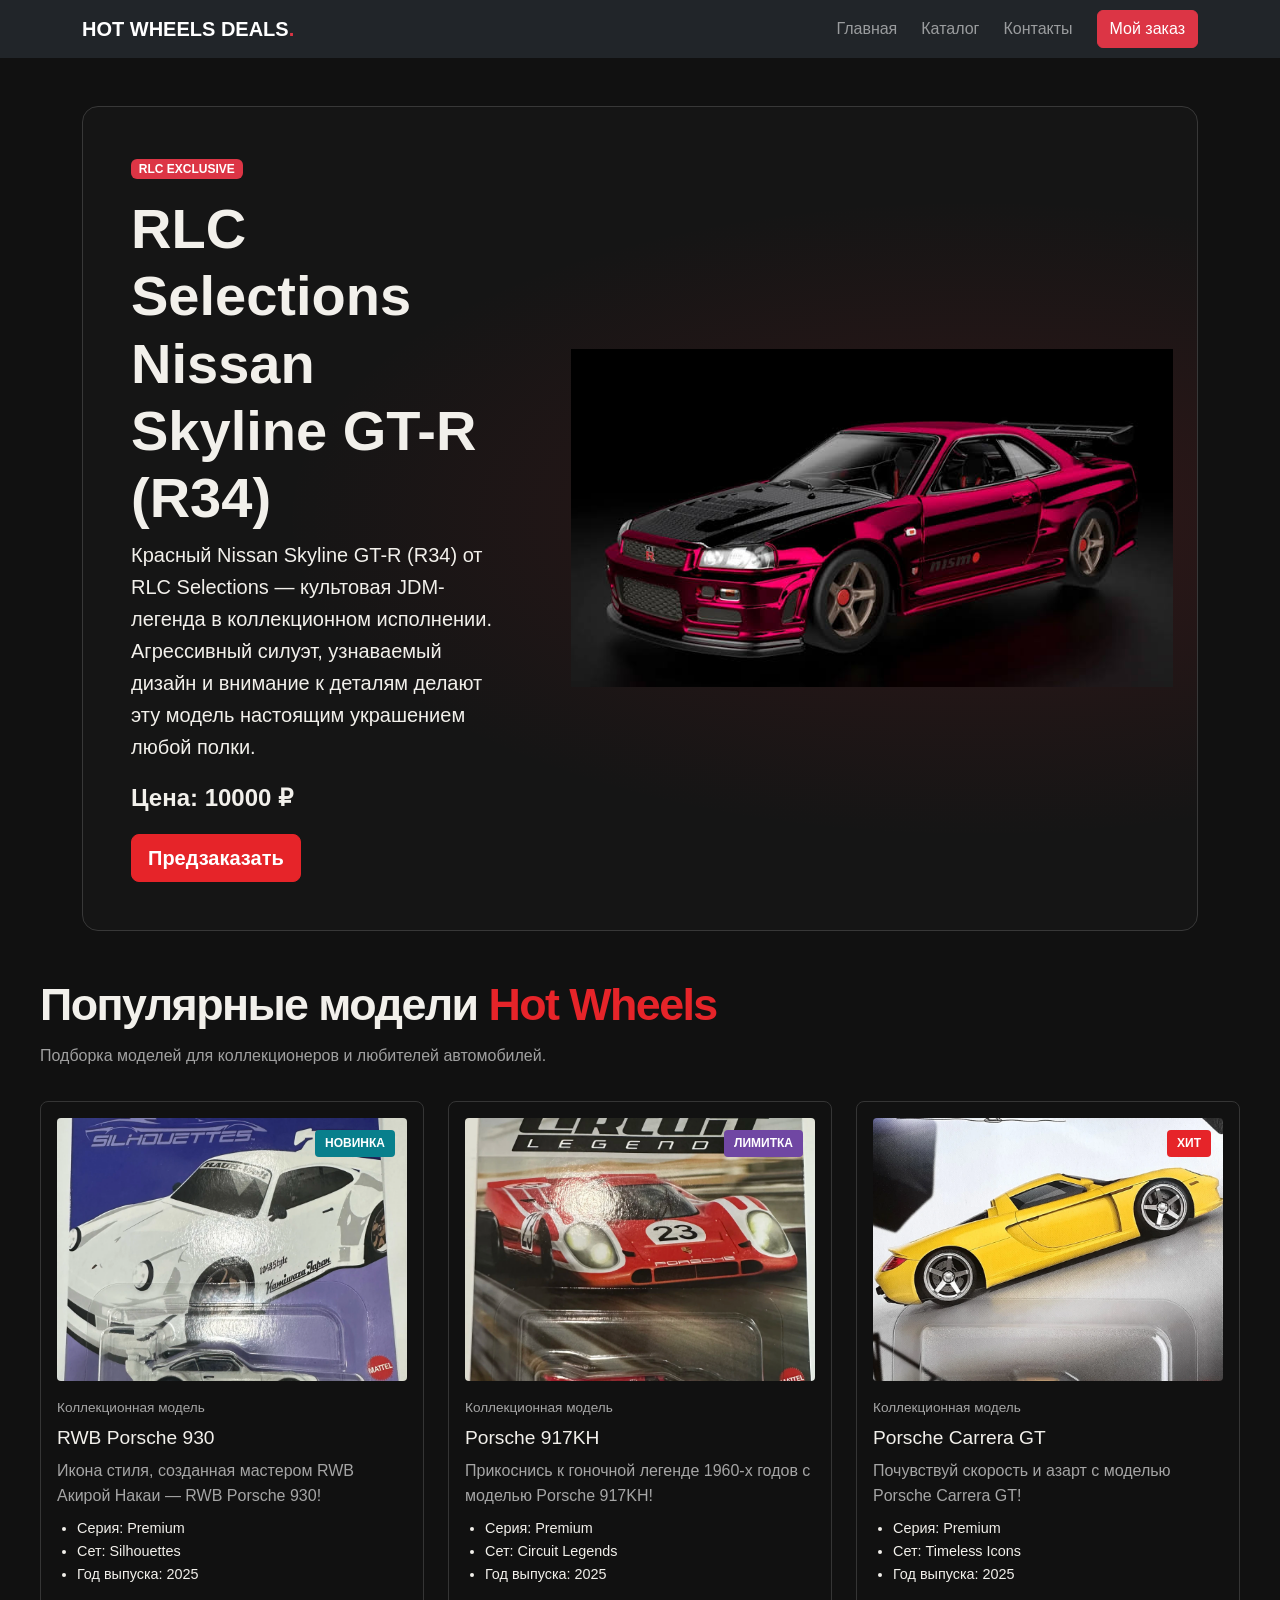
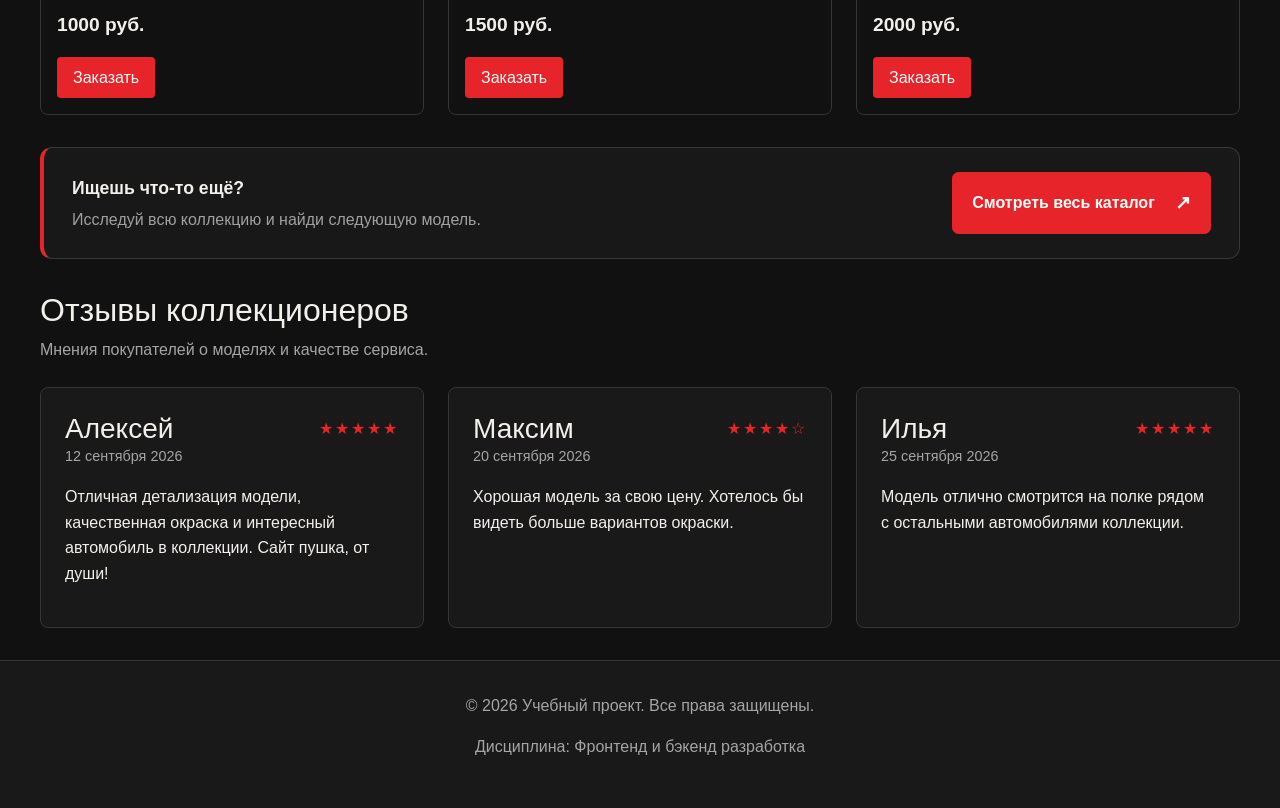
==== commit fdca02b7: "fix: update popular block" ====
--- a/index.html
+++ b/index.html
@@ -168,21 +168,14 @@
         </div>
       </div>
 
-      <section class="section" id="advantages">
-        <h2>Преимущества магазина</h2>
-
-        <ul class="advantages-list">
-          <li>быстрая отправка;</li>
-          <li>широкий ассортимент моделей;</li>
-          <li>более 100 продаж</li>
-          <li>удобный сайт.</li>
-        </ul>
-      </section>
-
       <section class="section" id="popular">
-        <h2>Популярные модели Hot Wheels</h2>
-
-        <p>Подборка моделей для коллекционеров и любителей автомобилей.</p>
+        <div class="popular__header">
+          <h2>Популярные модели <span>Hot Wheels</span></h2>
+
+          <p class="popular__intro">
+            Подборка моделей для коллекционеров и любителей автомобилей.
+          </p>
+        </div>
 
         <div class="row row-cols-1 row-cols-md-2 row-cols-xl-3 g-4">
           <!-- RWB Porsche 930 -->
@@ -201,7 +194,7 @@
                 </span>
               </a>
 
-              <p class="product-card__category">Hot Wheels</p>
+              <p class="product-card__category">Коллекционная модель</p>
               <h3 class="product-card__title">RWB Porsche 930</h3>
 
               <p class="product-card__description">
@@ -244,7 +237,7 @@
                 </span>
               </a>
 
-              <p class="product-card__category">Hot Wheels</p>
+              <p class="product-card__category">Коллекционная модель</p>
               <h3 class="product-card__title">Porsche 917KH</h3>
 
               <p class="product-card__description">
@@ -313,9 +306,17 @@
           </div>
         </div>
 
-        <p class="mt-4">
-          <a class="button" href="catalog.html">Посмотреть весь каталог</a>
-        </p>
+        <div class="popular__catalog-link">
+          <div class="popular__catalog-text">
+            <span>Ищешь что-то ещё?</span>
+            <p>Исследуй всю коллекцию и найди следующую модель.</p>
+          </div>
+
+          <a class="popular__catalog-button" href="catalog.html">
+            Смотреть весь каталог
+            <span aria-hidden="true">↗</span>
+          </a>
+        </div>
       </section>
 
       <section class="section reviews" id="reviews">
--- a/css/style.css
+++ b/css/style.css
@@ -1101,3 +1101,101 @@
     border-color: rgba(230, 36, 41, 0.3);
 }
 
+
+/* Заголовок популярных моделей */
+
+.popular__header {
+  margin-bottom: 2rem;
+}
+
+.popular__eyebrow {
+  margin-bottom: 0.6rem;
+  color: #e62429;
+  font-size: 0.75rem;
+  font-weight: 800;
+  letter-spacing: 0.16em;
+  text-transform: uppercase;
+}
+
+.popular__header h2 {
+  margin-bottom: 0.75rem;
+  font-size: clamp(1.8rem, 4vw, 2.8rem);
+  font-weight: 800;
+  line-height: 1.15;
+  letter-spacing: -0.035em;
+}
+
+.popular__header h2 span {
+  color: #e62429;
+}
+
+.popular__intro {
+  max-width: 600px;
+  margin-bottom: 0;
+  color: #a0a0a0;
+  font-size: 1rem;
+  line-height: 1.7;
+}
+
+/* Переход в каталог */
+
+.popular__catalog-link {
+  display: flex;
+  align-items: center;
+  justify-content: space-between;
+  gap: 1.5rem;
+  margin-top: 2rem;
+  padding: 1.5rem 1.75rem;
+  border: 1px solid #383838;
+  border-left: 4px solid #e62429;
+  border-radius: 0.75rem;
+  background-color: #181818;
+}
+
+.popular__catalog-text > span {
+  display: block;
+  margin-bottom: 0.35rem;
+  font-size: 1.1rem;
+  font-weight: 700;
+}
+
+.popular__catalog-text p {
+  margin: 0;
+  color: #a0a0a0;
+  line-height: 1.5;
+}
+
+.popular__catalog-button {
+  display: inline-flex;
+  flex-shrink: 0;
+  align-items: center;
+  justify-content: center;
+  gap: 1.25rem;
+  padding: 0.9rem 1.2rem;
+  border: 1px solid #e62429;
+  border-radius: 0.4rem;
+  background-color: #e62429;
+  color: #fff;
+  font-weight: 700;
+  text-decoration: none;
+  transition:
+    background-color 0.2s ease,
+    border-color 0.2s ease,
+    transform 0.2s ease;
+}
+
+.popular__catalog-button:hover {
+  border-color: #c91c21;
+  background-color: #c91c21;
+  color: #fff;
+  transform: translateY(-2px);
+}
+
+.popular__catalog-button span {
+  font-size: 1.2rem;
+  transition: transform 0.2s ease;
+}
+
+.popular__catalog-button:hover span {
+  transform: translate(2px, -2px);
+}
--- a/css/style.css
+++ b/css/style.css
@@ -1101,3 +1101,101 @@
     border-color: rgba(230, 36, 41, 0.3);
 }
 
+
+/* Заголовок популярных моделей */
+
+.popular__header {
+  margin-bottom: 2rem;
+}
+
+.popular__eyebrow {
+  margin-bottom: 0.6rem;
+  color: #e62429;
+  font-size: 0.75rem;
+  font-weight: 800;
+  letter-spacing: 0.16em;
+  text-transform: uppercase;
+}
+
+.popular__header h2 {
+  margin-bottom: 0.75rem;
+  font-size: clamp(1.8rem, 4vw, 2.8rem);
+  font-weight: 800;
+  line-height: 1.15;
+  letter-spacing: -0.035em;
+}
+
+.popular__header h2 span {
+  color: #e62429;
+}
+
+.popular__intro {
+  max-width: 600px;
+  margin-bottom: 0;
+  color: #a0a0a0;
+  font-size: 1rem;
+  line-height: 1.7;
+}
+
+/* Переход в каталог */
+
+.popular__catalog-link {
+  display: flex;
+  align-items: center;
+  justify-content: space-between;
+  gap: 1.5rem;
+  margin-top: 2rem;
+  padding: 1.5rem 1.75rem;
+  border: 1px solid #383838;
+  border-left: 4px solid #e62429;
+  border-radius: 0.75rem;
+  background-color: #181818;
+}
+
+.popular__catalog-text > span {
+  display: block;
+  margin-bottom: 0.35rem;
+  font-size: 1.1rem;
+  font-weight: 700;
+}
+
+.popular__catalog-text p {
+  margin: 0;
+  color: #a0a0a0;
+  line-height: 1.5;
+}
+
+.popular__catalog-button {
+  display: inline-flex;
+  flex-shrink: 0;
+  align-items: center;
+  justify-content: center;
+  gap: 1.25rem;
+  padding: 0.9rem 1.2rem;
+  border: 1px solid #e62429;
+  border-radius: 0.4rem;
+  background-color: #e62429;
+  color: #fff;
+  font-weight: 700;
+  text-decoration: none;
+  transition:
+    background-color 0.2s ease,
+    border-color 0.2s ease,
+    transform 0.2s ease;
+}
+
+.popular__catalog-button:hover {
+  border-color: #c91c21;
+  background-color: #c91c21;
+  color: #fff;
+  transform: translateY(-2px);
+}
+
+.popular__catalog-button span {
+  font-size: 1.2rem;
+  transition: transform 0.2s ease;
+}
+
+.popular__catalog-button:hover span {
+  transform: translate(2px, -2px);
+}
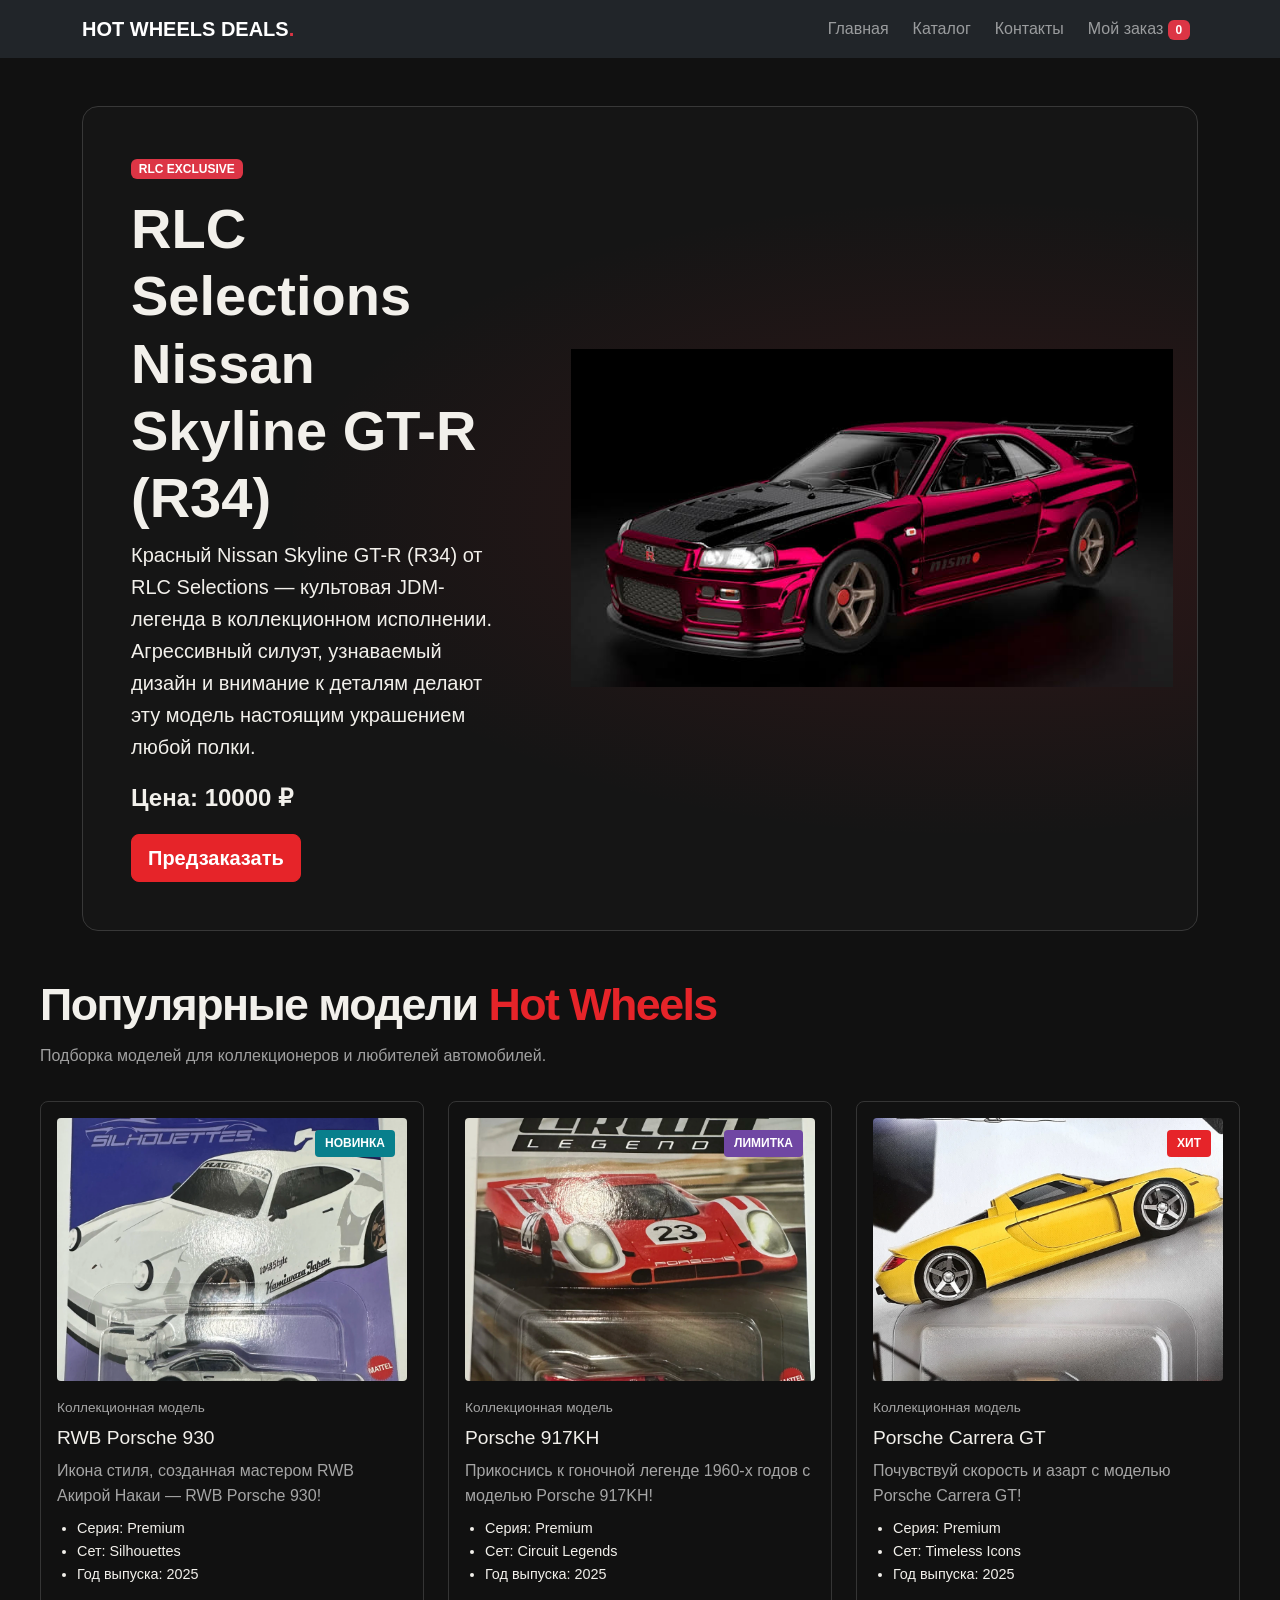
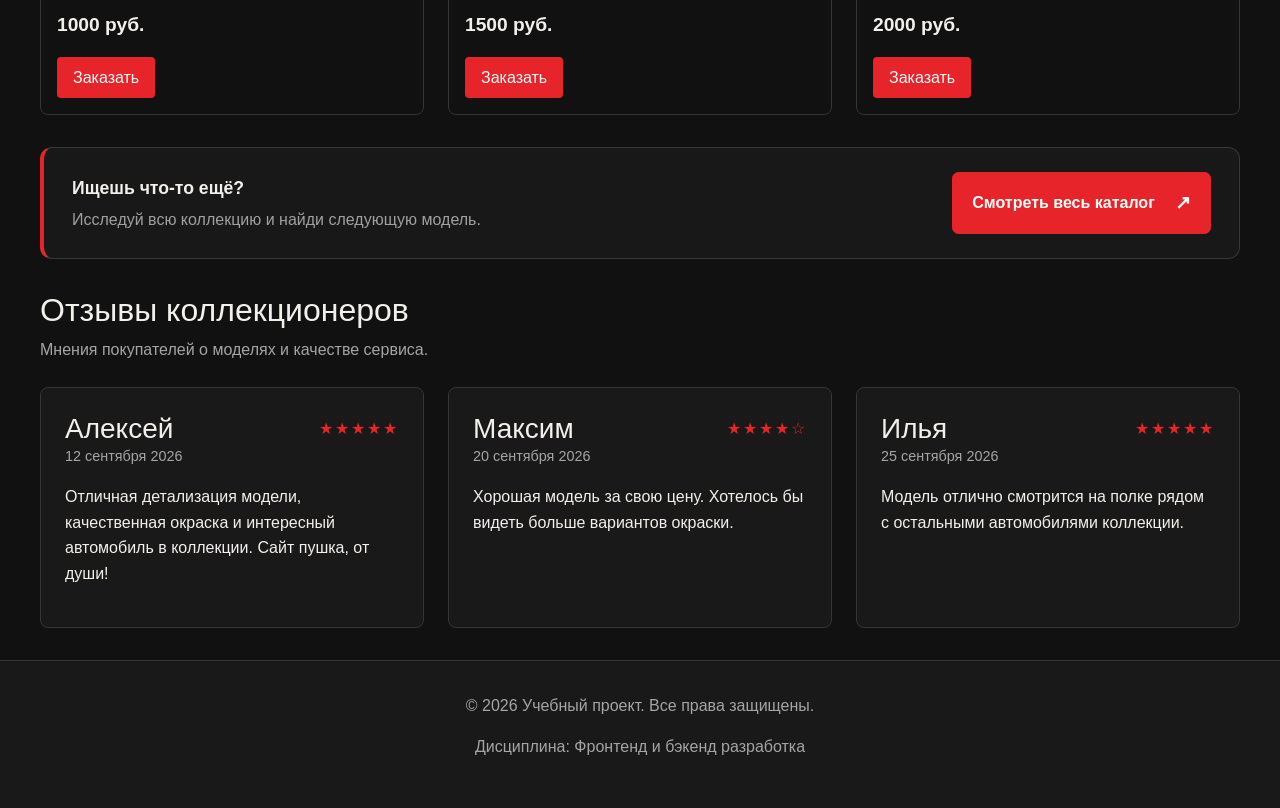
==== commit b73c57cc: "feat: add shop cart" ====
--- a/index.html
+++ b/index.html
@@ -55,8 +55,14 @@
                 <a class="nav-link" href="contacts.html">Контакты</a>
               </li>
               <li class="nav-item">
-                <a class="btn btn-danger ms-lg-2" href="order.html">
+                <a href="order.html" class="nav-link">
                   Мой заказ
+                  <span
+                    class="badge bg-danger"
+                    id="cart-count"
+                    aria-label="Количество товаров в корзине"
+                    >0</span
+                  >
                 </a>
               </li>
             </ul>
@@ -486,5 +492,6 @@
       Форма успешно отправлена!
     </p>
     <script src="https://cdn.jsdelivr.net/npm/bootstrap@5.3.8/dist/js/bootstrap.bundle.min.js"></script>
+    <script src="js/cart-counter.js"></script>
   </body>
 </html>
--- a/css/style.css
+++ b/css/style.css
@@ -73,7 +73,7 @@
 }
 
 footer {
-  padding: 32px 0;
+  padding: var(--space-xl) 0;
   background-color: var(--color-surface);
   border-top: 1px solid var(--color-border);
   color: var(--color-muted);
@@ -142,19 +142,6 @@
 /* ===============================
    3. Общие элементы интерфейса
    =============================== */
-
-a {
-  color: var(--color-primary);
-}
-
-a:hover {
-  color: var(--color-primary-dark);
-}
-
-a:focus-visible {
-  outline: 2px solid var(--color-primary);
-  outline-offset: 3px;
-}
 
 /* ===============================
    4. Компоненты страницы
@@ -296,9 +283,9 @@
 */
 .order-dialog {
   width: min(100% - 32px, 560px);
-  padding: 24px;
+  padding: var(--space-lg);
   border: none;
-  border-radius: 12px;
+  border-radius: var(--radius-lg);
 }
 
 /*
@@ -385,9 +372,9 @@
   Сообщение об успешной отправке.
 */
 .success-message {
-  max-width: 1100px;
+  max-width: var(--container-width);
   margin: 24px auto;
-  padding: 16px;
+  padding: var(--space-md);
   border-left: 4px solid #168a2f;
   background-color: #eefaf0;
 }
@@ -412,9 +399,7 @@
   color: var(--color-muted);
 }
 
-html {
-  scroll-behavior: smooth;
-}
+
 
 :target {
   outline: 2px dashed var(--color-primary);
@@ -581,9 +566,9 @@
   width: fit-content;
   padding: 4px 10px;
   margin-bottom: 12px;
-  border-radius: 4px;
-  background-color: #e62429;
-  color: #ffffff;
+  border-radius: var(--radius-sm);
+  background-color: var(--color-primary);
+  color: var(--color-white);
   font-size: 0.75rem;
   font-weight: 700;
   text-transform: uppercase;
@@ -613,7 +598,7 @@
 }
 
 .product-card__badge--hit {
-  background-color: #e62429;
+  background-color: var(--color-primary);
 }
 
 .product-card__badge--limited {
@@ -631,7 +616,7 @@
 
 #popular .product-card__badge--new {
   background-color: #087f8c;
-  color: #ffffff;
+  color: var(--color-white);
 }
 
 /* Баннер предзаказа */
@@ -657,7 +642,7 @@
     min-height: 360px;
     max-height: 480px;
     object-fit: contain;
-    padding: 1.5rem;
+    padding: var(--space-lg);
     transition: transform 0.4s ease;
 }
 
@@ -666,16 +651,16 @@
 }
 
 .preorder-banner .btn-danger {
-    background-color: #e62429;
-    border-color: #e62429;
+    background-color: var(--color-primary);
+    border-color: var(--color-primary);
     font-weight: 700;
     transition: background-color 0.2s ease,
                 border-color 0.2s ease;
 }
 
 .preorder-banner .btn-danger:hover {
-    background-color: #bd171d;
-    border-color: #bd171d;
+    background-color: var(--color-primary-dark);
+    border-color: var(--color-primary-dark);
 }
 
 @media (max-width: 991.98px) {
@@ -704,7 +689,7 @@
             rgba(230, 36, 41, 0.16),
             transparent 48%
         ),
-        #191919;
+        var(--color-surface);
     border: 1px solid #414141;
     border-radius: 16px;
     box-shadow: 0 24px 80px rgba(0, 0, 0, 0.5);
@@ -712,27 +697,27 @@
 
 .preorder-modal__header {
     align-items: flex-start;
-    border-bottom: 1px solid #353535;
-    padding: 1.5rem;
+    border-bottom: 1px solid var(--color-border);
+    padding: var(--space-lg);
 }
 
 .preorder-modal__eyebrow {
-    color: #a5a5a5;
+    color: var(--color-muted);
     font-size: 0.7rem;
     font-weight: 700;
     letter-spacing: 0.15em;
 }
 
 .preorder-modal__body {
-    padding: 1.5rem;
+    padding: var(--space-lg);
 }
 
 .preorder-modal__badge {
     display: inline-block;
     padding: 0.35rem 0.65rem;
-    color: #fff;
-    background: #e62429;
-    border-radius: 4px;
+    color: var(--color-white);
+    background: var(--color-primary);
+    border-radius: var(--radius-sm);
     font-size: 0.7rem;
     font-weight: 800;
     letter-spacing: 0.08em;
@@ -756,11 +741,11 @@
     align-items: flex-start;
     gap: 0.85rem;
     margin-top: 1.5rem;
-    padding: 1rem;
+    padding: var(--space-md);
     background: #242424;
     border: 1px solid #383838;
-    border-left: 3px solid #e62429;
-    border-radius: 8px;
+    border-left: 3px solid var(--color-primary);
+    border-radius: var(--radius-md);
 }
 
 .preorder-modal__notice-icon {
@@ -769,8 +754,8 @@
     width: 1.5rem;
     height: 1.5rem;
     place-items: center;
-    color: #fff;
-    background: #e62429;
+    color: var(--color-white);
+    background: var(--color-primary);
     border-radius: 50%;
     font-weight: 800;
 }
@@ -781,14 +766,14 @@
 
 .preorder-modal__notice p {
     margin-top: 0.35rem;
-    color: #a5a5a5;
+    color: var(--color-muted);
     font-size: 0.85rem;
     line-height: 1.5;
 }
 
 .preorder-modal__footer {
     gap: 0.75rem;
-    padding: 1rem 1.5rem 1.5rem;
+    padding: var(--space-md) var(--space-lg) var(--space-lg);
     border-top: 0;
 }
 
@@ -839,8 +824,12 @@
 
 /* Галерея товара */
 .product-gallery {
+    display: flex;
+    align-items: center;
+    justify-content: center;
+    min-height: 420px;
     overflow: hidden;
-    padding: 1rem;
+    padding: var(--space-lg);
     background-color: var(--color-surface);
     border: 1px solid var(--color-border);
     border-radius: var(--radius-lg);
@@ -849,7 +838,9 @@
 .product-gallery > img {
     display: block;
     width: 100%;
-    aspect-ratio: 4 / 3;
+    height: 100%;
+    max-height: 560px;
+    aspect-ratio: auto;
     object-fit: contain;
     border-radius: var(--radius-md);
 }
@@ -861,7 +852,7 @@
 /* Информация о товаре */
 .product-info {
     height: 100%;
-    padding: 1.5rem;
+    padding: var(--space-lg);
     background-color: var(--color-surface);
     border: 1px solid var(--color-border);
     border-radius: var(--radius-lg);
@@ -1029,7 +1020,7 @@
     }
 
     .product-info {
-        padding: 1rem;
+        padding: var(--space-md);
     }
 
     .product-info h1 {
@@ -1057,23 +1048,6 @@
     }
 }
 
-/* Галерея товара */
-.product-gallery {
-    display: flex;
-    align-items: center;
-    justify-content: center;
-    min-height: 420px;
-    padding: 1.5rem;
-}
-
-.product-gallery > img {
-    display: block;
-    width: 100%;
-    height: 100%;
-    max-height: 560px;
-    aspect-ratio: auto;
-    object-fit: contain;
-}
 
 /* Статус наличия товара */
 .product-status {
@@ -1101,6 +1075,35 @@
     border-color: rgba(230, 36, 41, 0.3);
 }
 
+/* Уведомление после добавления в корзину */
+#cart-message:not(:empty) {
+  margin-top: var(--space-md) !important;
+  padding: var(--space-md);
+  color: var(--color-success);
+  background: var(--color-success-bg);
+  border: 1px solid var(--color-success);
+  border-radius: var(--radius-md);
+  font-size: 0.95rem;
+  line-height: 1.5;
+}
+
+/* Не оставляем пустой блок под уведомлением */
+#cart-message:empty {
+  display: none;
+}
+
+/* Компактнее на телефонах */
+@media (max-width: 575.98px) {
+  #cart-summary {
+    padding: var(--space-md);
+  }
+
+  #cart-summary .btn,
+  #order-form button[type="submit"] {
+    width: 100%;
+  }
+}
+
 
 /* Заголовок популярных моделей */
 
@@ -1110,7 +1113,7 @@
 
 .popular__eyebrow {
   margin-bottom: 0.6rem;
-  color: #e62429;
+  color: var(--color-primary);
   font-size: 0.75rem;
   font-weight: 800;
   letter-spacing: 0.16em;
@@ -1126,7 +1129,7 @@
 }
 
 .popular__header h2 span {
-  color: #e62429;
+  color: var(--color-primary);
 }
 
 .popular__intro {
@@ -1147,7 +1150,7 @@
   margin-top: 2rem;
   padding: 1.5rem 1.75rem;
   border: 1px solid #383838;
-  border-left: 4px solid #e62429;
+  border-left: 4px solid var(--color-primary);
   border-radius: 0.75rem;
   background-color: #181818;
 }
@@ -1172,10 +1175,10 @@
   justify-content: center;
   gap: 1.25rem;
   padding: 0.9rem 1.2rem;
-  border: 1px solid #e62429;
+  border: 1px solid var(--color-primary);
   border-radius: 0.4rem;
-  background-color: #e62429;
-  color: #fff;
+  background-color: var(--color-primary);
+  color: var(--color-white);
   font-weight: 700;
   text-decoration: none;
   transition:
@@ -1187,7 +1190,7 @@
 .popular__catalog-button:hover {
   border-color: #c91c21;
   background-color: #c91c21;
-  color: #fff;
+  color: var(--color-white);
   transform: translateY(-2px);
 }
 
@@ -1199,3 +1202,184 @@
 .popular__catalog-button:hover span {
   transform: translate(2px, -2px);
 }
+
+
+/* =========================
+   Корзина
+   ========================= */
+
+#cart-items {
+  display: grid;
+  gap: var(--space-md);
+}
+
+/* Сообщение о пустой корзине */
+#cart-empty {
+  margin-top: var(--space-md);
+  padding: var(--space-xl);
+  text-align: center;
+  color: var(--color-muted) !important;
+  background: var(--color-surface);
+  border: 1px dashed var(--color-border);
+  border-radius: var(--radius-md);
+}
+
+/* Итоги и оформление заказа */
+#cart-summary {
+  padding: var(--space-lg);
+  background: var(--color-surface);
+  border: 1px solid var(--color-border);
+  border-radius: var(--radius-lg);
+}
+
+#cart-summary > h2 {
+  margin-bottom: var(--space-md);
+  color: var(--color-text);
+}
+
+#clear-cart {
+  margin-bottom: var(--space-sm);
+}
+
+#order-form {
+  padding-top: var(--space-lg);
+  border-top: 1px solid var(--color-border);
+}
+
+#order-form h2 {
+  color: var(--color-text);
+}
+
+#order-form .form-label {
+  color: var(--color-text);
+  font-weight: 500;
+}
+
+#order-form .form-control {
+  padding: 0.75rem 1rem;
+  color: var(--color-text);
+  background-color: var(--color-bg);
+  border-color: var(--color-border);
+  border-radius: var(--radius-sm);
+}
+
+#order-form .form-control::placeholder {
+  color: var(--color-muted);
+  opacity: 1;
+}
+
+#order-form .form-control:focus {
+  background-color: var(--color-bg);
+  border-color: var(--color-primary);
+  box-shadow: 0 0 0 0.2rem rgb(230 36 41 / 20%);
+}
+
+/* Сообщение после оформления заказа */
+#order-message:not(:empty) {
+  margin-top: var(--space-lg) !important;
+  padding: var(--space-md);
+  color: var(--color-success);
+  background: var(--color-success-bg);
+  border: 1px solid var(--color-success);
+  border-radius: var(--radius-md);
+}
+
+
+/* =========================
+   Карточки товаров в корзине
+   ========================= */
+
+#cart-items > .card {
+  margin-bottom: 0 !important;
+  overflow: hidden;
+  background: var(--color-surface) !important;
+  border: 1px solid var(--color-border);
+  border-radius: var(--radius-md);
+  transition: border-color 0.2s ease;
+}
+
+#cart-items > .card:hover {
+  border-color: var(--color-primary);
+}
+
+#cart-items > .card .card-body {
+  padding: var(--space-md);
+}
+
+#cart-items .row {
+  --bs-gutter-y: 1rem;
+  align-items: center;
+}
+
+/* Фотография модели */
+#cart-items img {
+  display: block;
+  width: 100%;
+  aspect-ratio: 4 / 3;
+  object-fit: contain;
+  padding: var(--space-xs);
+  background: var(--color-bg);
+  border: 1px solid var(--color-border);
+}
+
+/* Название и цена за штуку */
+#cart-items h2 {
+  margin-bottom: var(--space-sm);
+  color: var(--color-text);
+  overflow-wrap: anywhere;
+}
+
+#cart-items .text-secondary {
+  color: var(--color-muted) !important;
+}
+
+/* Управление количеством */
+#cart-items .col-6.col-md-3:first-of-type {
+  white-space: nowrap;
+}
+
+#cart-items .col-6.col-md-3:first-of-type span {
+  display: inline-block;
+  min-width: 1.5rem;
+  text-align: center;
+  font-variant-numeric: tabular-nums;
+}
+
+#cart-items .btn-sm {
+  min-width: 34px;
+  min-height: 34px;
+}
+
+/* Сумма и удаление */
+#cart-items .fw-bold {
+  margin-bottom: var(--space-sm) !important;
+  color: var(--color-text);
+  font-size: 1.1rem;
+  font-variant-numeric: tabular-nums;
+}
+
+#cart-items .btn-outline-danger {
+  white-space: nowrap;
+}
+
+/* Адаптация для телефонов */
+@media (max-width: 575.98px) {
+  #cart-items > .card .card-body {
+    padding: var(--space-sm);
+  }
+
+  #cart-items .col-6.col-md-3 {
+    display: flex;
+    align-items: center;
+    gap: var(--space-xs);
+  }
+
+  #cart-items .col-6.col-md-3:first-of-type {
+    justify-content: flex-start;
+  }
+
+  #cart-items .col-6.col-md-3:last-of-type {
+    flex-direction: column;
+    align-items: flex-end;
+  }
+}
--- a/css/style.css
+++ b/css/style.css
@@ -73,7 +73,7 @@
 }
 
 footer {
-  padding: 32px 0;
+  padding: var(--space-xl) 0;
   background-color: var(--color-surface);
   border-top: 1px solid var(--color-border);
   color: var(--color-muted);
@@ -142,19 +142,6 @@
 /* ===============================
    3. Общие элементы интерфейса
    =============================== */
-
-a {
-  color: var(--color-primary);
-}
-
-a:hover {
-  color: var(--color-primary-dark);
-}
-
-a:focus-visible {
-  outline: 2px solid var(--color-primary);
-  outline-offset: 3px;
-}
 
 /* ===============================
    4. Компоненты страницы
@@ -296,9 +283,9 @@
 */
 .order-dialog {
   width: min(100% - 32px, 560px);
-  padding: 24px;
+  padding: var(--space-lg);
   border: none;
-  border-radius: 12px;
+  border-radius: var(--radius-lg);
 }
 
 /*
@@ -385,9 +372,9 @@
   Сообщение об успешной отправке.
 */
 .success-message {
-  max-width: 1100px;
+  max-width: var(--container-width);
   margin: 24px auto;
-  padding: 16px;
+  padding: var(--space-md);
   border-left: 4px solid #168a2f;
   background-color: #eefaf0;
 }
@@ -412,9 +399,7 @@
   color: var(--color-muted);
 }
 
-html {
-  scroll-behavior: smooth;
-}
+
 
 :target {
   outline: 2px dashed var(--color-primary);
@@ -581,9 +566,9 @@
   width: fit-content;
   padding: 4px 10px;
   margin-bottom: 12px;
-  border-radius: 4px;
-  background-color: #e62429;
-  color: #ffffff;
+  border-radius: var(--radius-sm);
+  background-color: var(--color-primary);
+  color: var(--color-white);
   font-size: 0.75rem;
   font-weight: 700;
   text-transform: uppercase;
@@ -613,7 +598,7 @@
 }
 
 .product-card__badge--hit {
-  background-color: #e62429;
+  background-color: var(--color-primary);
 }
 
 .product-card__badge--limited {
@@ -631,7 +616,7 @@
 
 #popular .product-card__badge--new {
   background-color: #087f8c;
-  color: #ffffff;
+  color: var(--color-white);
 }
 
 /* Баннер предзаказа */
@@ -657,7 +642,7 @@
     min-height: 360px;
     max-height: 480px;
     object-fit: contain;
-    padding: 1.5rem;
+    padding: var(--space-lg);
     transition: transform 0.4s ease;
 }
 
@@ -666,16 +651,16 @@
 }
 
 .preorder-banner .btn-danger {
-    background-color: #e62429;
-    border-color: #e62429;
+    background-color: var(--color-primary);
+    border-color: var(--color-primary);
     font-weight: 700;
     transition: background-color 0.2s ease,
                 border-color 0.2s ease;
 }
 
 .preorder-banner .btn-danger:hover {
-    background-color: #bd171d;
-    border-color: #bd171d;
+    background-color: var(--color-primary-dark);
+    border-color: var(--color-primary-dark);
 }
 
 @media (max-width: 991.98px) {
@@ -704,7 +689,7 @@
             rgba(230, 36, 41, 0.16),
             transparent 48%
         ),
-        #191919;
+        var(--color-surface);
     border: 1px solid #414141;
     border-radius: 16px;
     box-shadow: 0 24px 80px rgba(0, 0, 0, 0.5);
@@ -712,27 +697,27 @@
 
 .preorder-modal__header {
     align-items: flex-start;
-    border-bottom: 1px solid #353535;
-    padding: 1.5rem;
+    border-bottom: 1px solid var(--color-border);
+    padding: var(--space-lg);
 }
 
 .preorder-modal__eyebrow {
-    color: #a5a5a5;
+    color: var(--color-muted);
     font-size: 0.7rem;
     font-weight: 700;
     letter-spacing: 0.15em;
 }
 
 .preorder-modal__body {
-    padding: 1.5rem;
+    padding: var(--space-lg);
 }
 
 .preorder-modal__badge {
     display: inline-block;
     padding: 0.35rem 0.65rem;
-    color: #fff;
-    background: #e62429;
-    border-radius: 4px;
+    color: var(--color-white);
+    background: var(--color-primary);
+    border-radius: var(--radius-sm);
     font-size: 0.7rem;
     font-weight: 800;
     letter-spacing: 0.08em;
@@ -756,11 +741,11 @@
     align-items: flex-start;
     gap: 0.85rem;
     margin-top: 1.5rem;
-    padding: 1rem;
+    padding: var(--space-md);
     background: #242424;
     border: 1px solid #383838;
-    border-left: 3px solid #e62429;
-    border-radius: 8px;
+    border-left: 3px solid var(--color-primary);
+    border-radius: var(--radius-md);
 }
 
 .preorder-modal__notice-icon {
@@ -769,8 +754,8 @@
     width: 1.5rem;
     height: 1.5rem;
     place-items: center;
-    color: #fff;
-    background: #e62429;
+    color: var(--color-white);
+    background: var(--color-primary);
     border-radius: 50%;
     font-weight: 800;
 }
@@ -781,14 +766,14 @@
 
 .preorder-modal__notice p {
     margin-top: 0.35rem;
-    color: #a5a5a5;
+    color: var(--color-muted);
     font-size: 0.85rem;
     line-height: 1.5;
 }
 
 .preorder-modal__footer {
     gap: 0.75rem;
-    padding: 1rem 1.5rem 1.5rem;
+    padding: var(--space-md) var(--space-lg) var(--space-lg);
     border-top: 0;
 }
 
@@ -839,8 +824,12 @@
 
 /* Галерея товара */
 .product-gallery {
+    display: flex;
+    align-items: center;
+    justify-content: center;
+    min-height: 420px;
     overflow: hidden;
-    padding: 1rem;
+    padding: var(--space-lg);
     background-color: var(--color-surface);
     border: 1px solid var(--color-border);
     border-radius: var(--radius-lg);
@@ -849,7 +838,9 @@
 .product-gallery > img {
     display: block;
     width: 100%;
-    aspect-ratio: 4 / 3;
+    height: 100%;
+    max-height: 560px;
+    aspect-ratio: auto;
     object-fit: contain;
     border-radius: var(--radius-md);
 }
@@ -861,7 +852,7 @@
 /* Информация о товаре */
 .product-info {
     height: 100%;
-    padding: 1.5rem;
+    padding: var(--space-lg);
     background-color: var(--color-surface);
     border: 1px solid var(--color-border);
     border-radius: var(--radius-lg);
@@ -1029,7 +1020,7 @@
     }
 
     .product-info {
-        padding: 1rem;
+        padding: var(--space-md);
     }
 
     .product-info h1 {
@@ -1057,23 +1048,6 @@
     }
 }
 
-/* Галерея товара */
-.product-gallery {
-    display: flex;
-    align-items: center;
-    justify-content: center;
-    min-height: 420px;
-    padding: 1.5rem;
-}
-
-.product-gallery > img {
-    display: block;
-    width: 100%;
-    height: 100%;
-    max-height: 560px;
-    aspect-ratio: auto;
-    object-fit: contain;
-}
 
 /* Статус наличия товара */
 .product-status {
@@ -1101,6 +1075,35 @@
     border-color: rgba(230, 36, 41, 0.3);
 }
 
+/* Уведомление после добавления в корзину */
+#cart-message:not(:empty) {
+  margin-top: var(--space-md) !important;
+  padding: var(--space-md);
+  color: var(--color-success);
+  background: var(--color-success-bg);
+  border: 1px solid var(--color-success);
+  border-radius: var(--radius-md);
+  font-size: 0.95rem;
+  line-height: 1.5;
+}
+
+/* Не оставляем пустой блок под уведомлением */
+#cart-message:empty {
+  display: none;
+}
+
+/* Компактнее на телефонах */
+@media (max-width: 575.98px) {
+  #cart-summary {
+    padding: var(--space-md);
+  }
+
+  #cart-summary .btn,
+  #order-form button[type="submit"] {
+    width: 100%;
+  }
+}
+
 
 /* Заголовок популярных моделей */
 
@@ -1110,7 +1113,7 @@
 
 .popular__eyebrow {
   margin-bottom: 0.6rem;
-  color: #e62429;
+  color: var(--color-primary);
   font-size: 0.75rem;
   font-weight: 800;
   letter-spacing: 0.16em;
@@ -1126,7 +1129,7 @@
 }
 
 .popular__header h2 span {
-  color: #e62429;
+  color: var(--color-primary);
 }
 
 .popular__intro {
@@ -1147,7 +1150,7 @@
   margin-top: 2rem;
   padding: 1.5rem 1.75rem;
   border: 1px solid #383838;
-  border-left: 4px solid #e62429;
+  border-left: 4px solid var(--color-primary);
   border-radius: 0.75rem;
   background-color: #181818;
 }
@@ -1172,10 +1175,10 @@
   justify-content: center;
   gap: 1.25rem;
   padding: 0.9rem 1.2rem;
-  border: 1px solid #e62429;
+  border: 1px solid var(--color-primary);
   border-radius: 0.4rem;
-  background-color: #e62429;
-  color: #fff;
+  background-color: var(--color-primary);
+  color: var(--color-white);
   font-weight: 700;
   text-decoration: none;
   transition:
@@ -1187,7 +1190,7 @@
 .popular__catalog-button:hover {
   border-color: #c91c21;
   background-color: #c91c21;
-  color: #fff;
+  color: var(--color-white);
   transform: translateY(-2px);
 }
 
@@ -1199,3 +1202,184 @@
 .popular__catalog-button:hover span {
   transform: translate(2px, -2px);
 }
+
+
+/* =========================
+   Корзина
+   ========================= */
+
+#cart-items {
+  display: grid;
+  gap: var(--space-md);
+}
+
+/* Сообщение о пустой корзине */
+#cart-empty {
+  margin-top: var(--space-md);
+  padding: var(--space-xl);
+  text-align: center;
+  color: var(--color-muted) !important;
+  background: var(--color-surface);
+  border: 1px dashed var(--color-border);
+  border-radius: var(--radius-md);
+}
+
+/* Итоги и оформление заказа */
+#cart-summary {
+  padding: var(--space-lg);
+  background: var(--color-surface);
+  border: 1px solid var(--color-border);
+  border-radius: var(--radius-lg);
+}
+
+#cart-summary > h2 {
+  margin-bottom: var(--space-md);
+  color: var(--color-text);
+}
+
+#clear-cart {
+  margin-bottom: var(--space-sm);
+}
+
+#order-form {
+  padding-top: var(--space-lg);
+  border-top: 1px solid var(--color-border);
+}
+
+#order-form h2 {
+  color: var(--color-text);
+}
+
+#order-form .form-label {
+  color: var(--color-text);
+  font-weight: 500;
+}
+
+#order-form .form-control {
+  padding: 0.75rem 1rem;
+  color: var(--color-text);
+  background-color: var(--color-bg);
+  border-color: var(--color-border);
+  border-radius: var(--radius-sm);
+}
+
+#order-form .form-control::placeholder {
+  color: var(--color-muted);
+  opacity: 1;
+}
+
+#order-form .form-control:focus {
+  background-color: var(--color-bg);
+  border-color: var(--color-primary);
+  box-shadow: 0 0 0 0.2rem rgb(230 36 41 / 20%);
+}
+
+/* Сообщение после оформления заказа */
+#order-message:not(:empty) {
+  margin-top: var(--space-lg) !important;
+  padding: var(--space-md);
+  color: var(--color-success);
+  background: var(--color-success-bg);
+  border: 1px solid var(--color-success);
+  border-radius: var(--radius-md);
+}
+
+
+/* =========================
+   Карточки товаров в корзине
+   ========================= */
+
+#cart-items > .card {
+  margin-bottom: 0 !important;
+  overflow: hidden;
+  background: var(--color-surface) !important;
+  border: 1px solid var(--color-border);
+  border-radius: var(--radius-md);
+  transition: border-color 0.2s ease;
+}
+
+#cart-items > .card:hover {
+  border-color: var(--color-primary);
+}
+
+#cart-items > .card .card-body {
+  padding: var(--space-md);
+}
+
+#cart-items .row {
+  --bs-gutter-y: 1rem;
+  align-items: center;
+}
+
+/* Фотография модели */
+#cart-items img {
+  display: block;
+  width: 100%;
+  aspect-ratio: 4 / 3;
+  object-fit: contain;
+  padding: var(--space-xs);
+  background: var(--color-bg);
+  border: 1px solid var(--color-border);
+}
+
+/* Название и цена за штуку */
+#cart-items h2 {
+  margin-bottom: var(--space-sm);
+  color: var(--color-text);
+  overflow-wrap: anywhere;
+}
+
+#cart-items .text-secondary {
+  color: var(--color-muted) !important;
+}
+
+/* Управление количеством */
+#cart-items .col-6.col-md-3:first-of-type {
+  white-space: nowrap;
+}
+
+#cart-items .col-6.col-md-3:first-of-type span {
+  display: inline-block;
+  min-width: 1.5rem;
+  text-align: center;
+  font-variant-numeric: tabular-nums;
+}
+
+#cart-items .btn-sm {
+  min-width: 34px;
+  min-height: 34px;
+}
+
+/* Сумма и удаление */
+#cart-items .fw-bold {
+  margin-bottom: var(--space-sm) !important;
+  color: var(--color-text);
+  font-size: 1.1rem;
+  font-variant-numeric: tabular-nums;
+}
+
+#cart-items .btn-outline-danger {
+  white-space: nowrap;
+}
+
+/* Адаптация для телефонов */
+@media (max-width: 575.98px) {
+  #cart-items > .card .card-body {
+    padding: var(--space-sm);
+  }
+
+  #cart-items .col-6.col-md-3 {
+    display: flex;
+    align-items: center;
+    gap: var(--space-xs);
+  }
+
+  #cart-items .col-6.col-md-3:first-of-type {
+    justify-content: flex-start;
+  }
+
+  #cart-items .col-6.col-md-3:last-of-type {
+    flex-direction: column;
+    align-items: flex-end;
+  }
+}
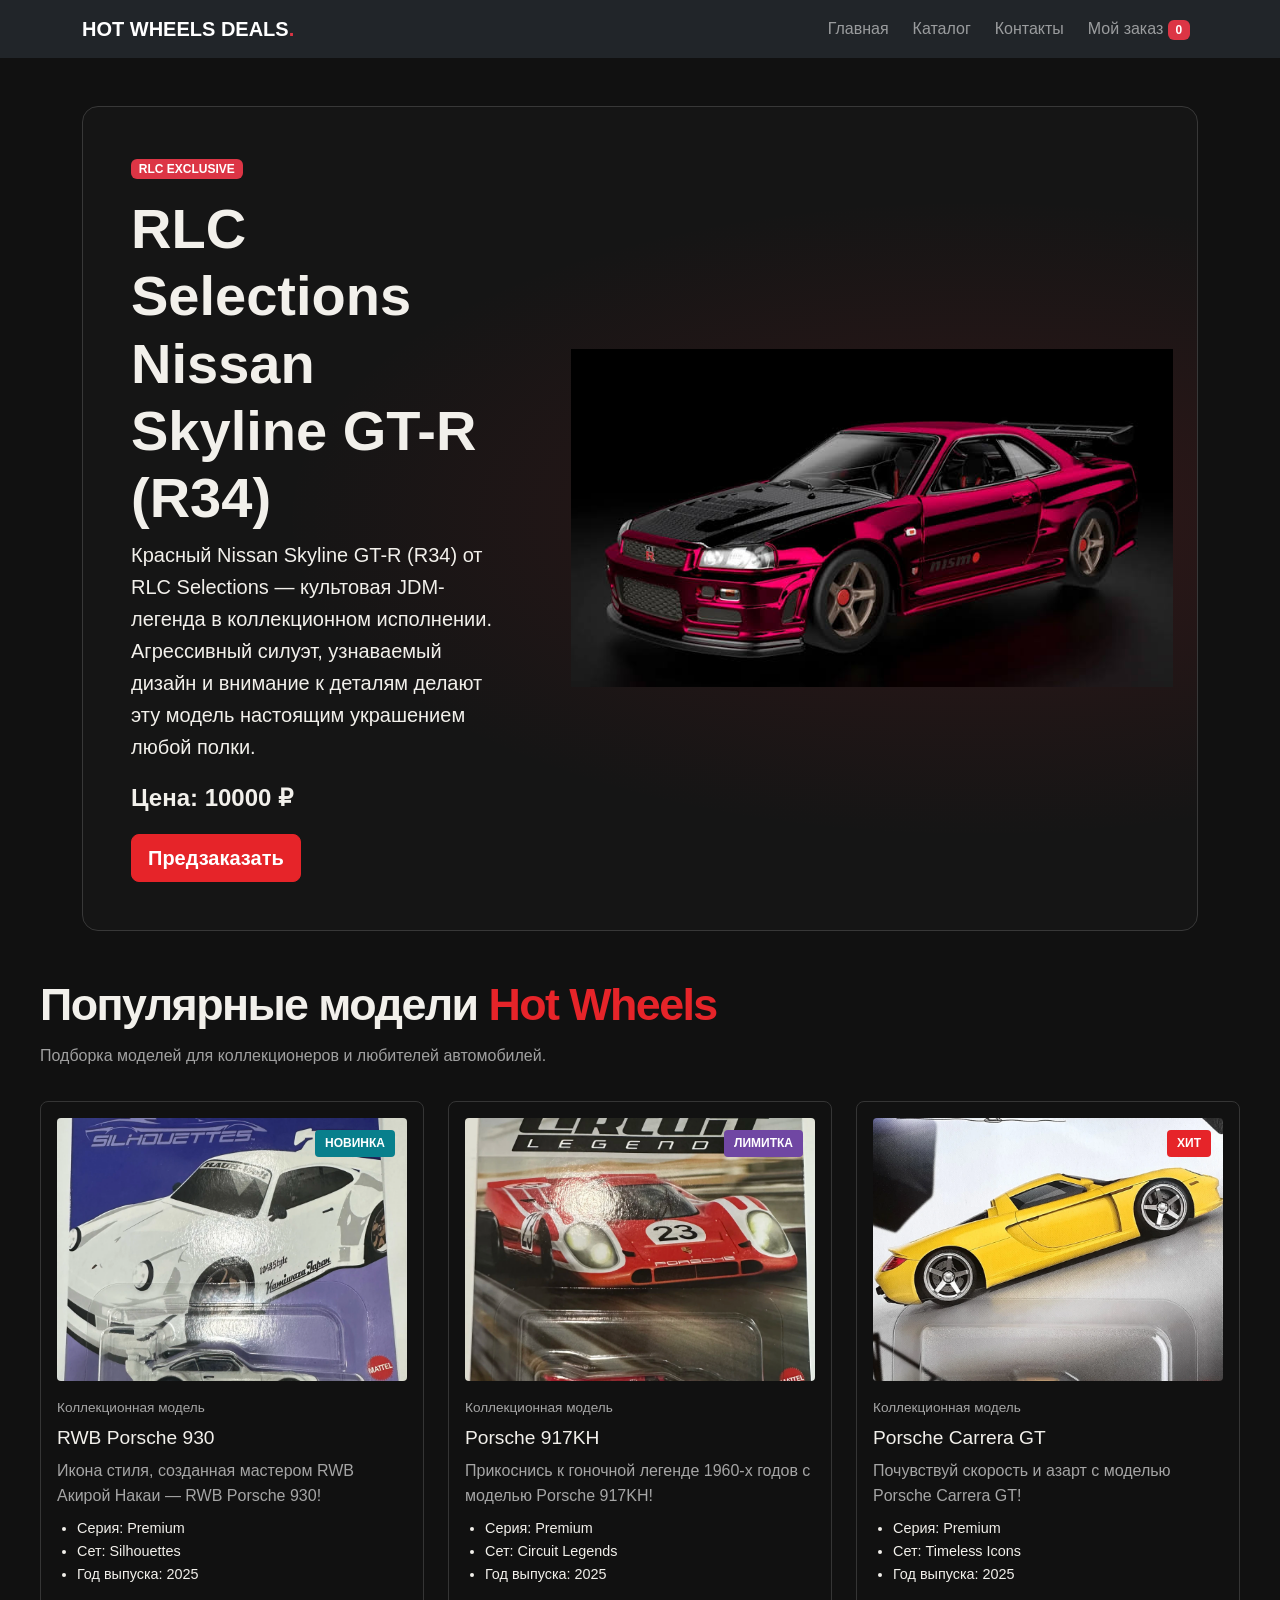
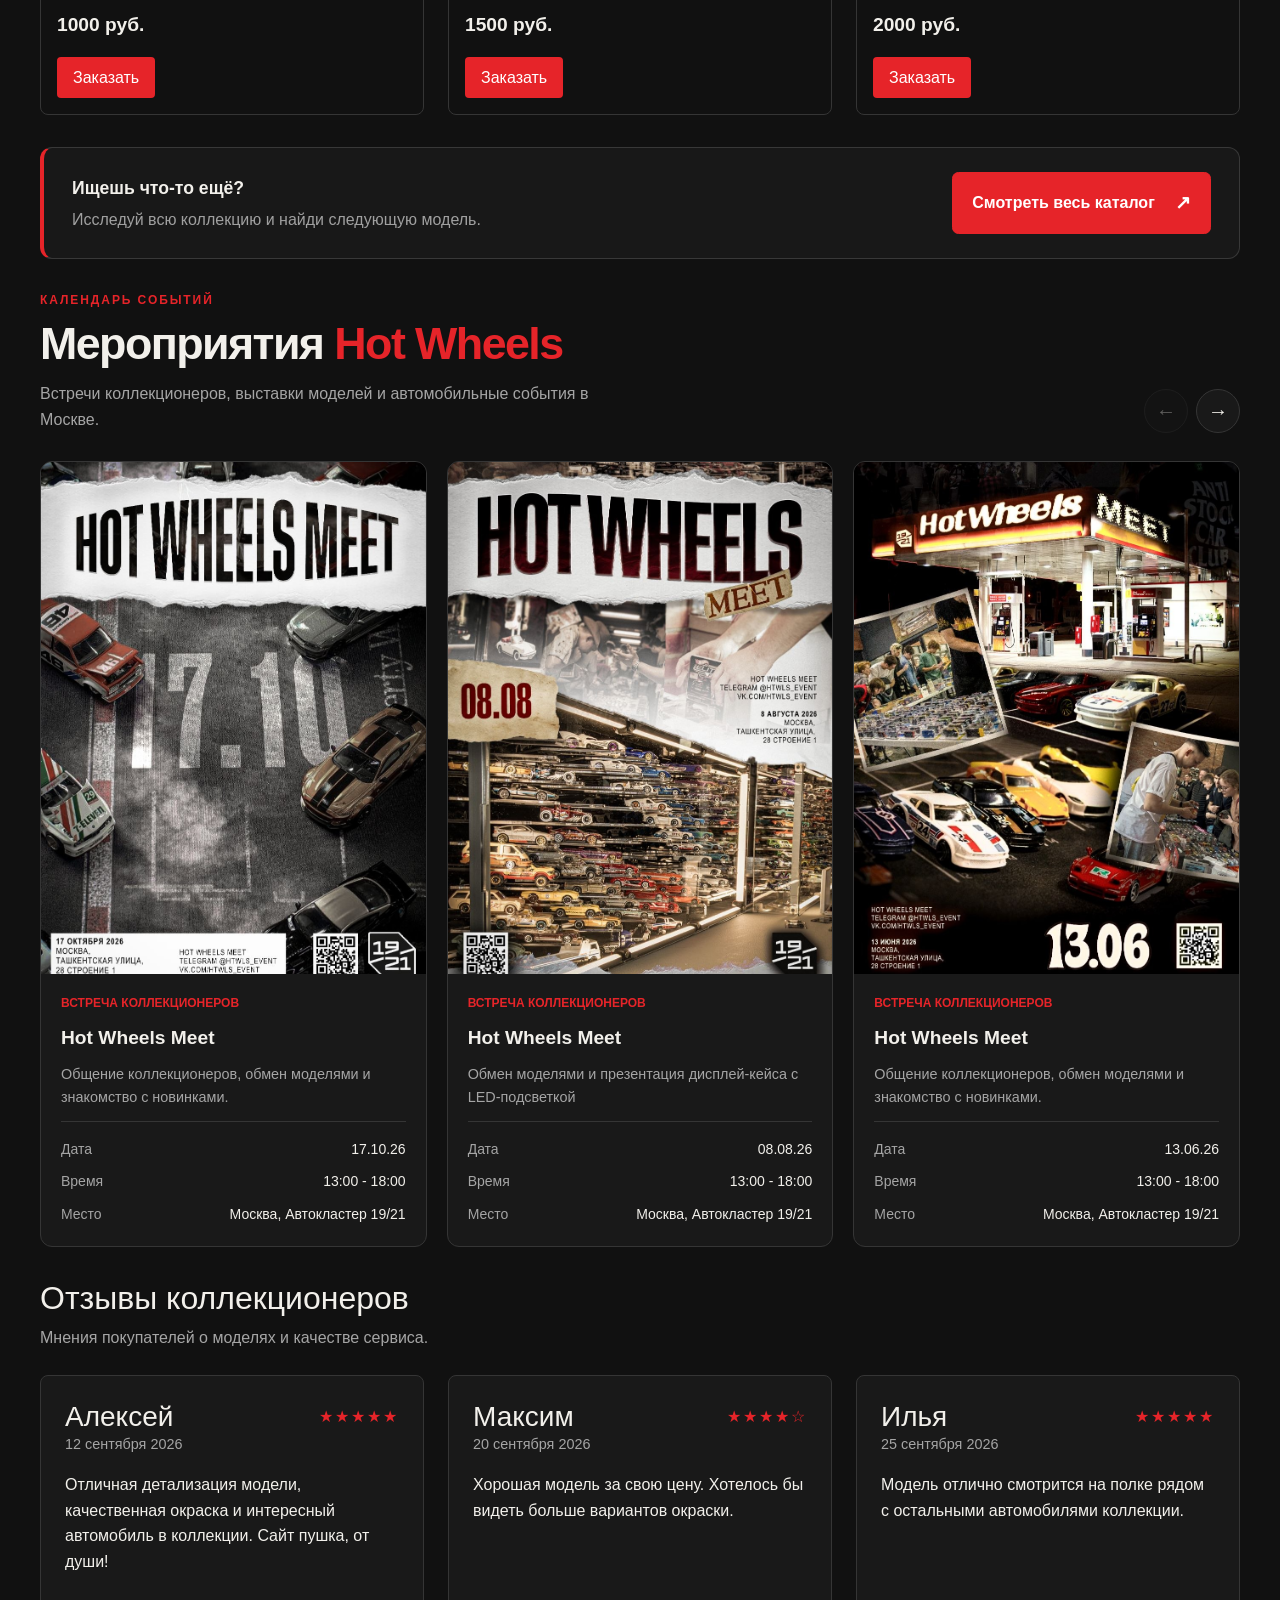
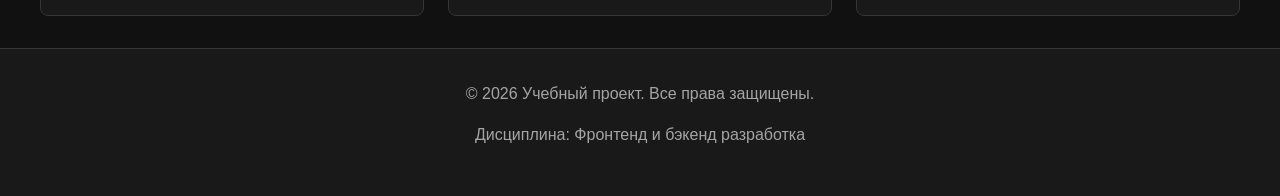
==== commit 0137d019: "feat: add events carousel" ====
--- a/index.html
+++ b/index.html
@@ -3,7 +3,7 @@
   <head>
     <meta charset="UTF-8" />
     <meta name="viewport" content="width=device-width, initial-scale=1.0" />
-    <title>Учебный интернет-магазин</title>
+    <title>Магазин моделей Hot Wheels Deals</title>
     <link rel="stylesheet" href="css/style.css" />
     <link
       href="https://cdn.jsdelivr.net/npm/bootstrap@5.3.8/dist/css/bootstrap.min.css"
@@ -12,10 +12,10 @@
     <link rel="stylesheet" href="css/style.css" />
     <script src="js/main.js" defer></script>
     <meta property="og:type" content="website" />
-    <meta property="og:title" content="Учебный интернет-магазин" />
+    <meta property="og:title" content="Магазин моделей Hot Wheels Deals" />
     <meta
       property="og:description"
-      content="Учебный frontend-проект интернет-магазина."
+      content="Магазин моделей Hot Wheels Deals"
     />
     <meta
       property="og:image"
@@ -325,6 +325,151 @@
         </div>
       </section>
 
+      <!-- Мероприятия Hot Wheels в Москве -->
+      <section class="section events" id="events">
+        <div class="events__header">
+          <div>
+            <p class="events__eyebrow">КАЛЕНДАРЬ СОБЫТИЙ</p>
+            <h2>Мероприятия <span>Hot Wheels</span></h2>
+            <p class="events__intro">
+              Встречи коллекционеров, выставки моделей и автомобильные события в
+              Москве.
+            </p>
+          </div>
+
+          <div class="events__controls">
+            <button
+              class="events__arrow"
+              id="events-prev"
+              type="button"
+              aria-label="Предыдущие мероприятия"
+            >
+              &#8592;
+            </button>
+            <button
+              class="events__arrow"
+              id="events-next"
+              type="button"
+              aria-label="Следующие мероприятия"
+            >
+              &#8594;
+            </button>
+          </div>
+        </div>
+
+        <div class="events__viewport" id="events-viewport">
+          <div class="events__track" id="events-track">
+            <article class="event-card">
+              <img
+                class="event-card__poster"
+                src="images/events/17_10.jpg"
+                alt="Афиша встречи коллекционеров Hot Wheels"
+                loading="lazy"
+              />
+              <div class="event-card__content">
+                <span class="event-card__category">Встреча коллекционеров</span>
+                <h3>Hot Wheels  Meet</h3>
+                <p class="event-card__description">
+                  Общение коллекционеров, обмен моделями и знакомство с
+                  новинками.
+                </p>
+                <ul class="event-card__details">
+                  <li><span>Дата</span> 17.10.26 </li>
+                  <li><span>Время</span> 13:00 - 18:00</li>
+                  <li><span>Место</span> Москва, Автокластер 19/21</li>
+                </ul>
+              </div>
+            </article>
+
+            <article class="event-card">
+              <img
+                class="event-card__poster"
+                src="images/events/08_08.jpg"
+                alt="Афиша встречи коллекционеров Hot Wheels"
+                loading="lazy"
+              />
+              <div class="event-card__content">
+                <span class="event-card__category">Встреча коллекционеров</span>
+                <h3>Hot Wheels  Meet</h3>
+                <p class="event-card__description">
+                  Обмен моделями и презентация дисплей-кейса с LED-подсветкой
+                </p>
+                <ul class="event-card__details">
+                  <li><span>Дата</span> 08.08.26 </li>
+                  <li><span>Время</span> 13:00 - 18:00</li>
+                  <li><span>Место</span> Москва, Автокластер 19/21</li>
+                </ul>
+              </div>
+            </article>
+
+            <article class="event-card">
+              <img
+                class="event-card__poster"
+                src="images/events/13_06.jpg"
+                alt="Афиша встречи коллекционеров Hot Wheels"
+                loading="lazy"
+              />
+              <div class="event-card__content">
+                <span class="event-card__category">Встреча коллекционеров</span>
+                <h3>Hot Wheels  Meet</h3>
+                <p class="event-card__description">
+                  Общение коллекционеров, обмен моделями и знакомство с
+                  новинками.
+                </p>
+                <ul class="event-card__details">
+                  <li><span>Дата</span> 13.06.26 </li>
+                  <li><span>Время</span> 13:00 - 18:00</li>
+                  <li><span>Место</span> Москва, Автокластер 19/21</li>
+                </ul>
+              </div>
+            </article>
+            
+            <article class="event-card">
+              <img
+                class="event-card__poster"
+                src="images/events/25_04.jpg"
+                alt="Афиша встречи коллекционеров Hot Wheels"
+                loading="lazy"
+              />
+              <div class="event-card__content">
+                <span class="event-card__category">Встреча коллекционеров</span>
+                <h3>Hot Wheels  Meet</h3>
+                <p class="event-card__description">
+                  Общение коллекционеров, обмен моделями и знакомство с
+                  новинками.
+                </p>
+                <ul class="event-card__details">
+                  <li><span>Дата</span> 25.04.26 </li>
+                  <li><span>Время</span> 13:00 - 18:00</li>
+                  <li><span>Место</span> Москва, Автокластер 19/21</li>
+                </ul>
+              </div>
+            </article>
+
+            <article class="event-card">
+              <img
+                class="event-card__poster"
+                src="images/events/28_02.jpg"
+                alt="Афиша встречи коллекционеров Hot Wheels"
+                loading="lazy"
+              />
+              <div class="event-card__content">
+                <span class="event-card__category">Встреча коллекционеров</span>
+                <h3>Hot Wheels  Meet</h3>
+                <p class="event-card__description">
+                  Выставка-продажа свежих моделей Hot Wheels
+                </p>
+                <ul class="event-card__details">
+                  <li><span>Дата</span> 28.02.26 </li>
+                  <li><span>Время</span> 13:00 - 18:00</li>
+                  <li><span>Место</span> Москва, Автокластер 19/21</li>
+                </ul>
+              </div>
+            </article>
+          </div>
+        </div>
+      </section>
+
       <section class="section reviews" id="reviews">
         <h2>Отзывы коллекционеров</h2>
 
@@ -493,5 +638,6 @@
     </p>
     <script src="https://cdn.jsdelivr.net/npm/bootstrap@5.3.8/dist/js/bootstrap.bundle.min.js"></script>
     <script src="js/cart-counter.js"></script>
+    <script src="js/events.js"></script>
   </body>
 </html>
--- a/css/style.css
+++ b/css/style.css
@@ -1383,3 +1383,220 @@
     align-items: flex-end;
   }
 }
+
+
+/* =========================
+   Мероприятия Hot Wheels
+   ========================= */
+
+.events {
+  overflow: hidden;
+}
+
+.events__header {
+  display: flex;
+  align-items: flex-end;
+  justify-content: space-between;
+  gap: 1.5rem;
+  margin-bottom: 1.75rem;
+}
+
+.events__eyebrow {
+  margin-bottom: 0.5rem;
+  color: var(--color-primary);
+  font-size: 0.75rem;
+  font-weight: 800;
+  letter-spacing: 0.16em;
+}
+
+.events__header h2 {
+  margin-bottom: 0.75rem;
+  font-size: clamp(1.8rem, 4vw, 2.8rem);
+  font-weight: 800;
+  line-height: 1.15;
+  letter-spacing: -0.035em;
+}
+
+.events__header h2 span {
+  color: var(--color-primary);
+}
+
+.events__intro {
+  max-width: 600px;
+  margin: 0;
+  color: var(--color-muted);
+}
+
+.events__controls {
+  display: flex;
+  flex-shrink: 0;
+  gap: 0.5rem;
+}
+
+.events__arrow {
+  display: grid;
+  width: 44px;
+  height: 44px;
+  place-items: center;
+  border: 1px solid var(--color-border);
+  border-radius: 50%;
+  color: var(--color-text);
+  background: var(--color-surface);
+  font-size: 1.25rem;
+  cursor: pointer;
+  transition:
+    background-color 0.2s ease,
+    border-color 0.2s ease,
+    opacity 0.2s ease;
+}
+
+.events__arrow:hover:not(:disabled) {
+  border-color: var(--color-primary);
+  background: var(--color-primary);
+}
+
+.events__arrow:disabled {
+  opacity: 0.35;
+  cursor: not-allowed;
+}
+
+.events__arrow:focus-visible {
+  outline: 2px solid var(--color-primary);
+  outline-offset: 3px;
+}
+
+.events__viewport {
+  overflow-x: auto;
+  scroll-behavior: smooth;
+  scrollbar-width: none;
+  scroll-snap-type: x mandatory;
+}
+
+.events__viewport::-webkit-scrollbar {
+  display: none;
+}
+
+.events__track {
+  display: flex;
+  align-items: stretch;
+  gap: 1.25rem;
+}
+
+.event-card {
+  display: flex;
+  flex: 0 0 calc((100% - 2.5rem) / 3);
+  min-width: 0;
+  flex-direction: column;
+  overflow: hidden;
+  border: 1px solid var(--color-border);
+  border-radius: var(--radius-lg);
+  background: var(--color-surface);
+  scroll-snap-align: start;
+  transition:
+    border-color 0.2s ease,
+    transform 0.2s ease;
+}
+
+.event-card:hover {
+  border-color: var(--color-primary);
+  transform: translateY(-3px);
+}
+
+.event-card__poster {
+  display: block;
+  width: 100%;
+  aspect-ratio: 3 / 4;
+  object-fit: cover;
+  background: var(--color-surface-accent);
+}
+
+.event-card__content {
+  display: flex;
+  flex: 1;
+  flex-direction: column;
+  gap: 0.75rem;
+  padding: 1.25rem;
+}
+
+.event-card__category {
+  color: var(--color-primary);
+  font-size: 0.75rem;
+  font-weight: 700;
+  text-transform: uppercase;
+}
+
+.event-card__content h3 {
+  margin: 0;
+  font-size: 1.2rem;
+  font-weight: 800;
+  line-height: 1.3;
+}
+
+.event-card__description {
+  margin: 0;
+  color: var(--color-muted);
+  font-size: 0.9rem;
+  line-height: 1.6;
+}
+
+.event-card__details {
+  display: grid;
+  gap: 0.65rem;
+  margin: auto 0 0;
+  padding: 1rem 0 0;
+  border-top: 1px solid var(--color-border);
+  list-style: none;
+}
+
+.event-card__details li {
+  display: flex;
+  flex-wrap: wrap;
+  justify-content: space-between;
+  gap: 0.5rem;
+  font-size: 0.875rem;
+}
+
+.event-card__details li span {
+  color: var(--color-muted);
+}
+
+@media (max-width: 900px) {
+  .event-card {
+    flex-basis: calc((100% - 1.25rem) / 2);
+  }
+}
+
+@media (max-width: 600px) {
+  .events__header {
+    align-items: flex-start;
+  }
+
+  .events__controls {
+    padding-top: 0.5rem;
+  }
+
+  .events__arrow {
+    width: 38px;
+    height: 38px;
+  }
+
+  .event-card {
+    flex-basis: 85%;
+  }
+
+  .event-card__content {
+    padding: 1rem;
+  }
+}
+
+@media (prefers-reduced-motion: reduce) {
+  .events__viewport {
+    scroll-behavior: auto;
+  }
+
+  .event-card,
+  .events__arrow {
+    transition: none;
+  }
+}
+
--- a/css/style.css
+++ b/css/style.css
@@ -1383,3 +1383,220 @@
     align-items: flex-end;
   }
 }
+
+
+/* =========================
+   Мероприятия Hot Wheels
+   ========================= */
+
+.events {
+  overflow: hidden;
+}
+
+.events__header {
+  display: flex;
+  align-items: flex-end;
+  justify-content: space-between;
+  gap: 1.5rem;
+  margin-bottom: 1.75rem;
+}
+
+.events__eyebrow {
+  margin-bottom: 0.5rem;
+  color: var(--color-primary);
+  font-size: 0.75rem;
+  font-weight: 800;
+  letter-spacing: 0.16em;
+}
+
+.events__header h2 {
+  margin-bottom: 0.75rem;
+  font-size: clamp(1.8rem, 4vw, 2.8rem);
+  font-weight: 800;
+  line-height: 1.15;
+  letter-spacing: -0.035em;
+}
+
+.events__header h2 span {
+  color: var(--color-primary);
+}
+
+.events__intro {
+  max-width: 600px;
+  margin: 0;
+  color: var(--color-muted);
+}
+
+.events__controls {
+  display: flex;
+  flex-shrink: 0;
+  gap: 0.5rem;
+}
+
+.events__arrow {
+  display: grid;
+  width: 44px;
+  height: 44px;
+  place-items: center;
+  border: 1px solid var(--color-border);
+  border-radius: 50%;
+  color: var(--color-text);
+  background: var(--color-surface);
+  font-size: 1.25rem;
+  cursor: pointer;
+  transition:
+    background-color 0.2s ease,
+    border-color 0.2s ease,
+    opacity 0.2s ease;
+}
+
+.events__arrow:hover:not(:disabled) {
+  border-color: var(--color-primary);
+  background: var(--color-primary);
+}
+
+.events__arrow:disabled {
+  opacity: 0.35;
+  cursor: not-allowed;
+}
+
+.events__arrow:focus-visible {
+  outline: 2px solid var(--color-primary);
+  outline-offset: 3px;
+}
+
+.events__viewport {
+  overflow-x: auto;
+  scroll-behavior: smooth;
+  scrollbar-width: none;
+  scroll-snap-type: x mandatory;
+}
+
+.events__viewport::-webkit-scrollbar {
+  display: none;
+}
+
+.events__track {
+  display: flex;
+  align-items: stretch;
+  gap: 1.25rem;
+}
+
+.event-card {
+  display: flex;
+  flex: 0 0 calc((100% - 2.5rem) / 3);
+  min-width: 0;
+  flex-direction: column;
+  overflow: hidden;
+  border: 1px solid var(--color-border);
+  border-radius: var(--radius-lg);
+  background: var(--color-surface);
+  scroll-snap-align: start;
+  transition:
+    border-color 0.2s ease,
+    transform 0.2s ease;
+}
+
+.event-card:hover {
+  border-color: var(--color-primary);
+  transform: translateY(-3px);
+}
+
+.event-card__poster {
+  display: block;
+  width: 100%;
+  aspect-ratio: 3 / 4;
+  object-fit: cover;
+  background: var(--color-surface-accent);
+}
+
+.event-card__content {
+  display: flex;
+  flex: 1;
+  flex-direction: column;
+  gap: 0.75rem;
+  padding: 1.25rem;
+}
+
+.event-card__category {
+  color: var(--color-primary);
+  font-size: 0.75rem;
+  font-weight: 700;
+  text-transform: uppercase;
+}
+
+.event-card__content h3 {
+  margin: 0;
+  font-size: 1.2rem;
+  font-weight: 800;
+  line-height: 1.3;
+}
+
+.event-card__description {
+  margin: 0;
+  color: var(--color-muted);
+  font-size: 0.9rem;
+  line-height: 1.6;
+}
+
+.event-card__details {
+  display: grid;
+  gap: 0.65rem;
+  margin: auto 0 0;
+  padding: 1rem 0 0;
+  border-top: 1px solid var(--color-border);
+  list-style: none;
+}
+
+.event-card__details li {
+  display: flex;
+  flex-wrap: wrap;
+  justify-content: space-between;
+  gap: 0.5rem;
+  font-size: 0.875rem;
+}
+
+.event-card__details li span {
+  color: var(--color-muted);
+}
+
+@media (max-width: 900px) {
+  .event-card {
+    flex-basis: calc((100% - 1.25rem) / 2);
+  }
+}
+
+@media (max-width: 600px) {
+  .events__header {
+    align-items: flex-start;
+  }
+
+  .events__controls {
+    padding-top: 0.5rem;
+  }
+
+  .events__arrow {
+    width: 38px;
+    height: 38px;
+  }
+
+  .event-card {
+    flex-basis: 85%;
+  }
+
+  .event-card__content {
+    padding: 1rem;
+  }
+}
+
+@media (prefers-reduced-motion: reduce) {
+  .events__viewport {
+    scroll-behavior: auto;
+  }
+
+  .event-card,
+  .events__arrow {
+    transition: none;
+  }
+}
+
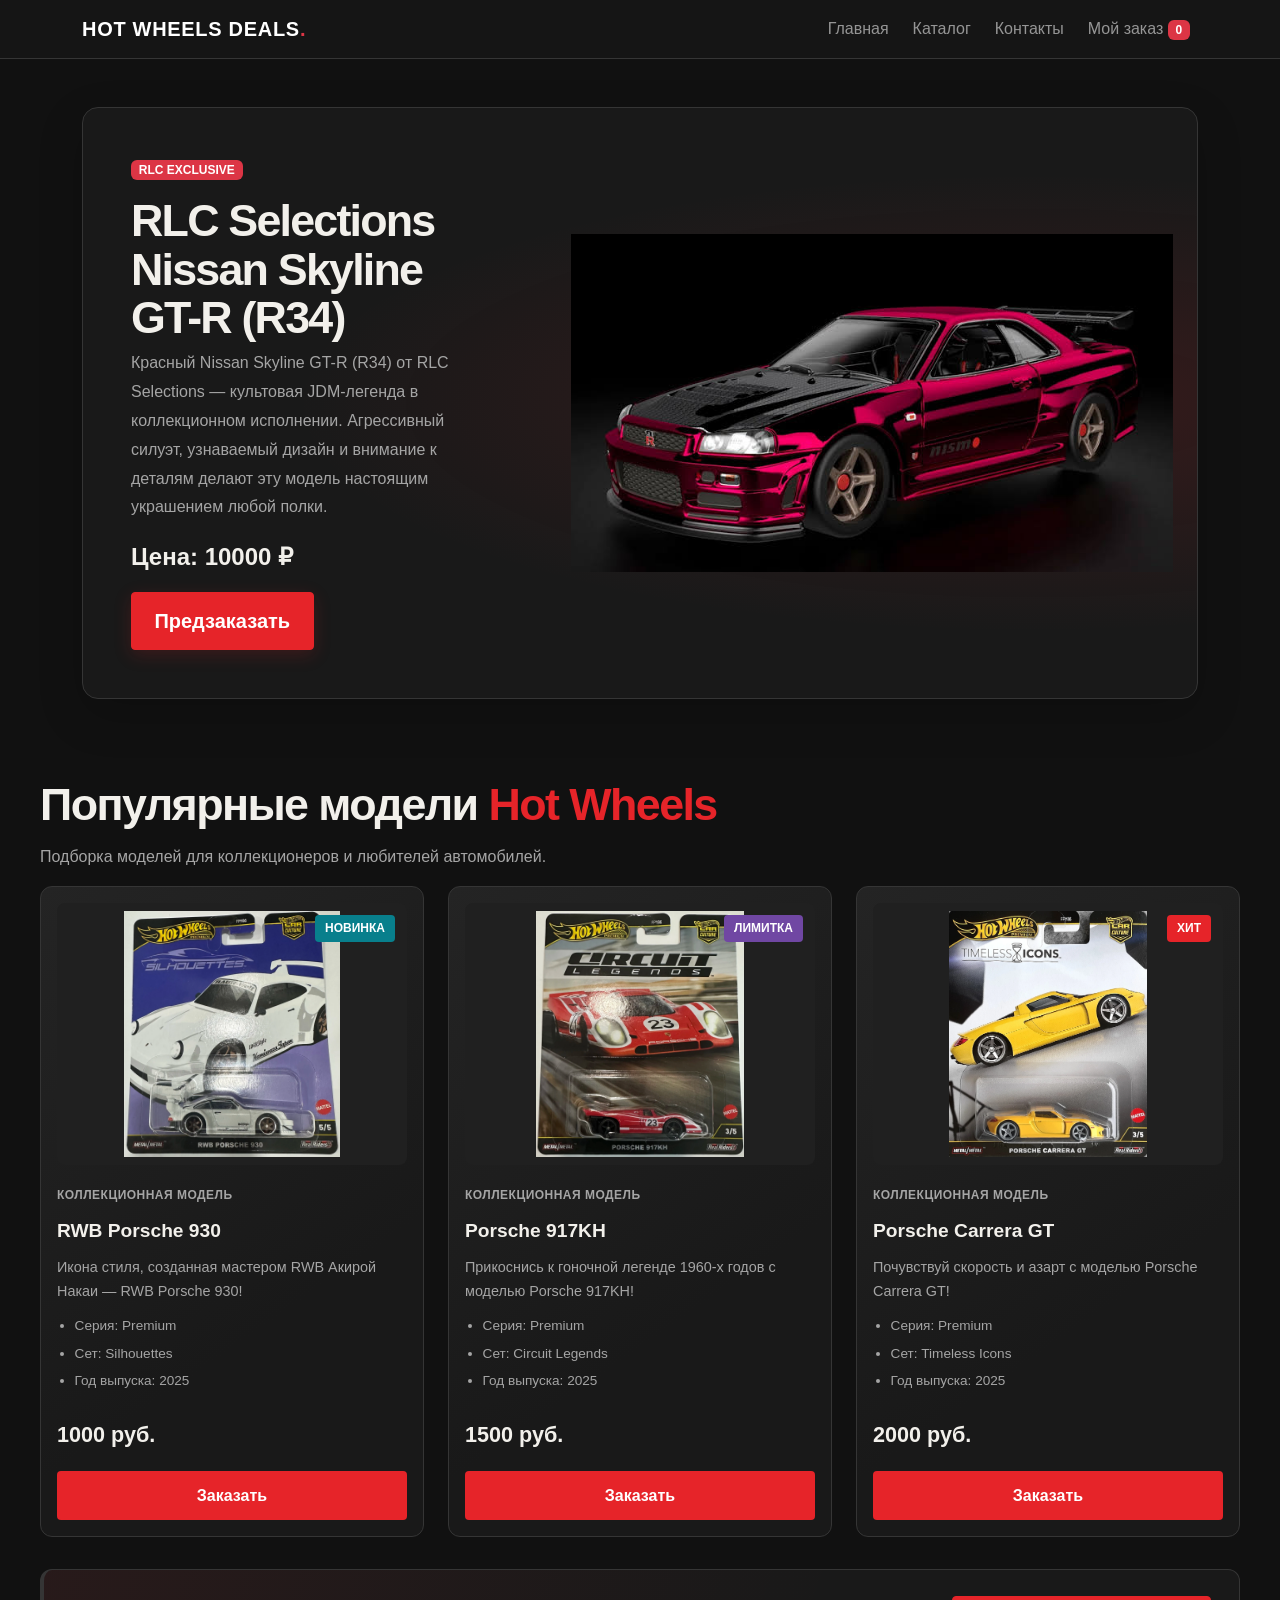
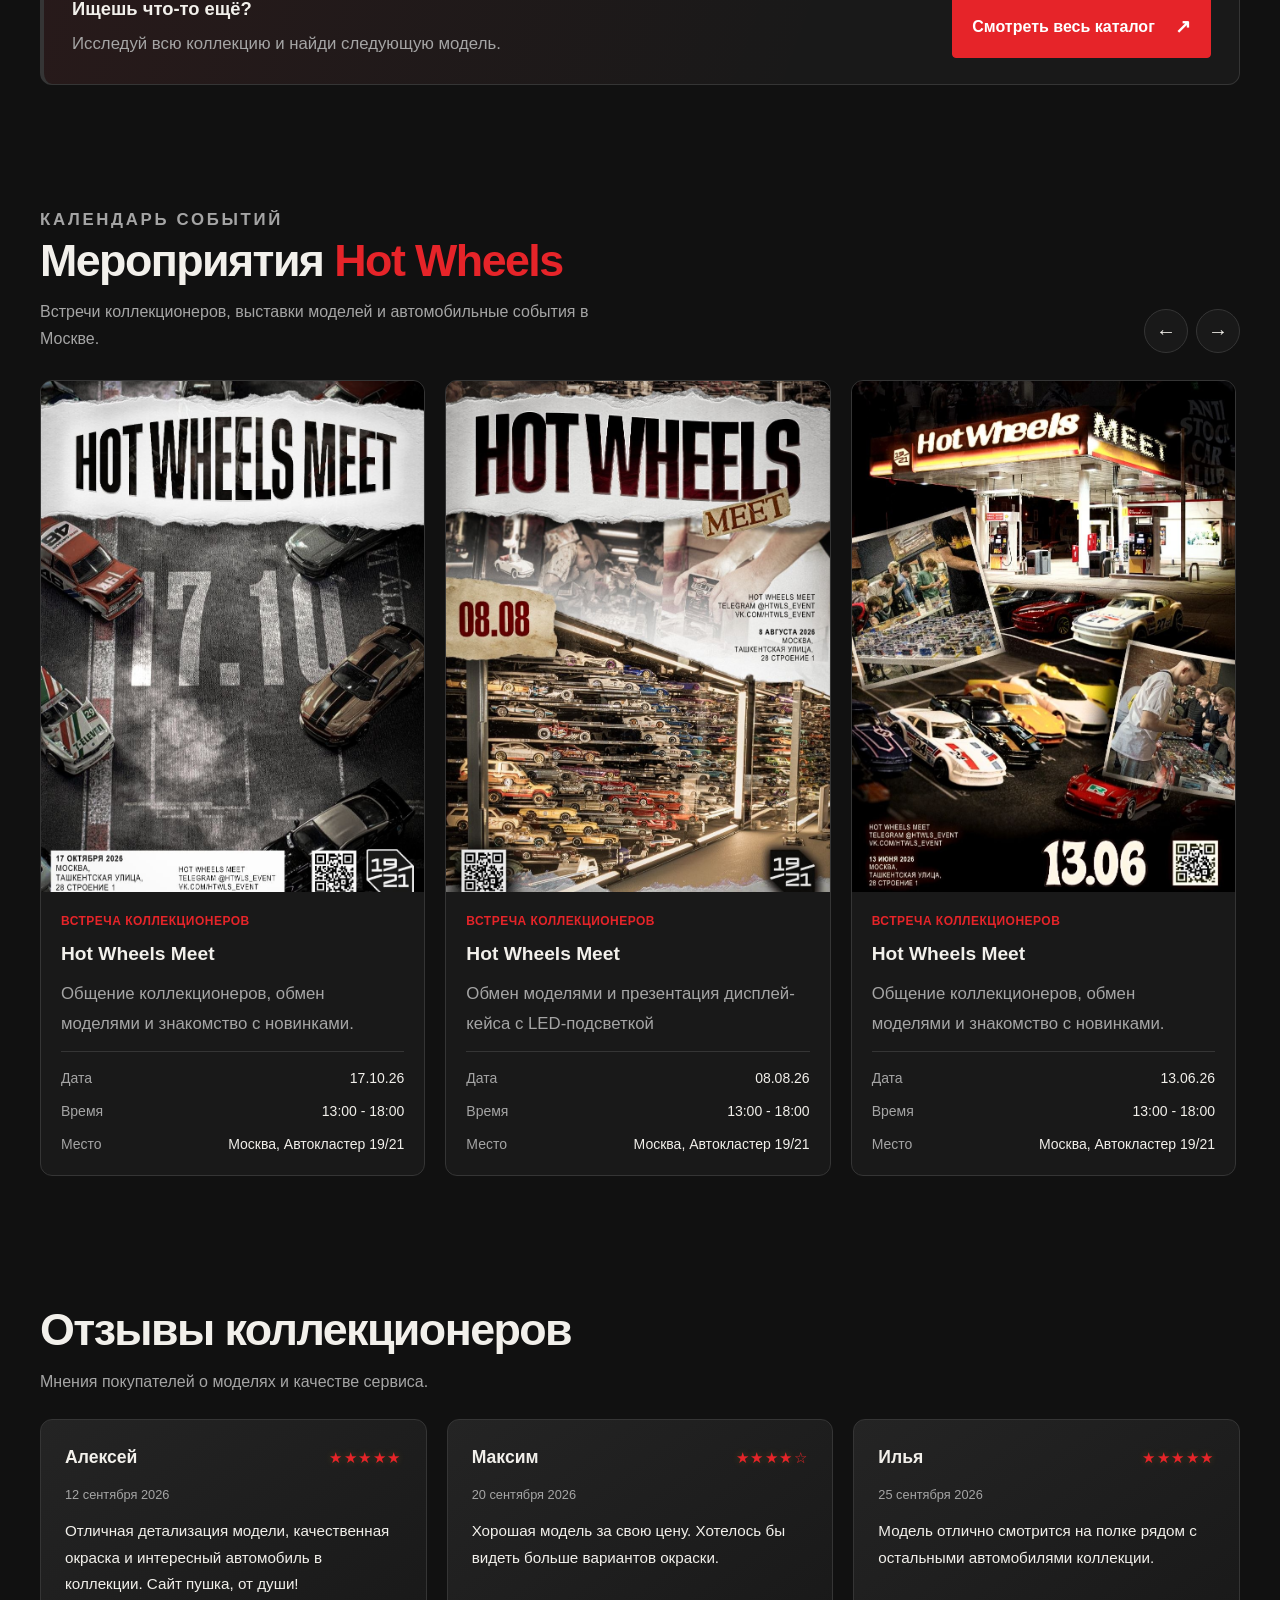
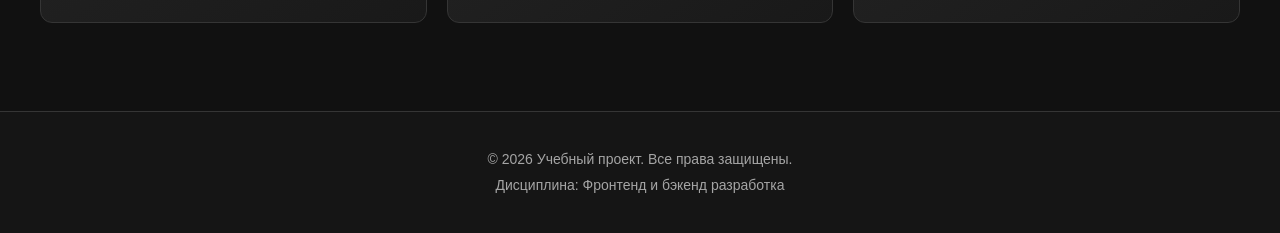
==== commit f5b7a57a: "update css styles" ====
--- a/index.html
+++ b/index.html
@@ -4,7 +4,6 @@
     <meta charset="UTF-8" />
     <meta name="viewport" content="width=device-width, initial-scale=1.0" />
     <title>Магазин моделей Hot Wheels Deals</title>
-    <link rel="stylesheet" href="css/style.css" />
     <link
       href="https://cdn.jsdelivr.net/npm/bootstrap@5.3.8/dist/css/bootstrap.min.css"
       rel="stylesheet"
--- a/css/style.css
+++ b/css/style.css
@@ -1600,3 +1600,874 @@
   }
 }
 
+/* =========================================
+   Единый визуальный стиль главной страницы
+   ========================================= */
+
+/* Общие отступы секций */
+
+#popular,
+#events,
+#reviews {
+  width: min(calc(100% - 2rem), var(--container-width));
+  margin: 0 auto 4.5rem;
+}
+
+#popular,
+#events,
+#reviews {
+  scroll-margin-top: 100px;
+}
+
+/* Единый стиль заголовков секций */
+
+#popular .popular__header h2,
+#events .events__header h2,
+#reviews > h2 {
+  margin: 0 0 0.75rem;
+  color: var(--color-text);
+  font-size: clamp(1.8rem, 4vw, 2.8rem);
+  font-weight: 800;
+  line-height: 1.15;
+  letter-spacing: -0.035em;
+}
+
+#popular .popular__header h2 span,
+#events .events__header h2 span {
+  color: var(--color-primary);
+}
+
+#popular .popular__intro,
+#events .events__intro,
+#reviews .reviews__intro {
+  max-width: 600px;
+  margin-bottom: 0;
+  color: var(--color-muted);
+  font-size: 1rem;
+  line-height: 1.7;
+}
+
+#popular .popular__header,
+#reviews > h2 {
+  margin-bottom: 1rem;
+}
+
+/* Первый экран — баннер предзаказа */
+
+.preorder-banner {
+  border-color: var(--color-border);
+  border-radius: 16px;
+  background:
+    radial-gradient(
+      ellipse at 85% 50%,
+      rgb(230 36 41 / 14%),
+      transparent 55%
+    ),
+    var(--color-surface);
+  box-shadow: 0 16px 45px rgb(0 0 0 / 18%);
+}
+
+.preorder-banner h1 {
+  font-size: clamp(2rem, 3.5vw, 3.25rem);
+  line-height: 1.08;
+  letter-spacing: -0.04em;
+}
+
+.preorder-banner .lead {
+  color: var(--color-muted);
+  font-size: 1rem;
+  line-height: 1.8;
+}
+
+.preorder-banner .fs-4 {
+  font-variant-numeric: tabular-nums;
+}
+
+.preorder-banner .btn-danger {
+  padding: 0.8rem 1.4rem;
+  border-radius: var(--radius-sm);
+  box-shadow: 0 5px 18px rgb(230 36 41 / 18%);
+}
+
+/* Карточки популярных моделей */
+
+#popular .product-card {
+  height: 100%;
+  gap: 0.75rem;
+  padding: 1rem;
+  border-color: var(--color-border);
+  border-radius: var(--radius-lg);
+  background:
+    linear-gradient(
+      145deg,
+      var(--color-surface-accent),
+      var(--color-surface) 65%
+    );
+  transition:
+    border-color 0.2s ease,
+    transform 0.2s ease,
+    box-shadow 0.2s ease;
+}
+
+#popular .product-card:hover {
+  border-color: var(--color-primary);
+  transform: translateY(-4px);
+  box-shadow: 0 12px 28px rgb(0 0 0 / 20%);
+}
+
+#popular .product-card__image-link {
+  border-radius: var(--radius-md);
+  background-color: #202020;
+}
+
+#popular .product-card__image {
+  aspect-ratio: 4 / 3;
+  object-fit: contain;
+  padding: 0.5rem;
+}
+
+#popular .product-card__category {
+  margin: 0.5rem 0 0;
+  font-size: 0.75rem;
+  font-weight: 700;
+  letter-spacing: 0.04em;
+  text-transform: uppercase;
+}
+
+#popular .product-card__title {
+  font-size: 1.2rem;
+  font-weight: 800;
+  line-height: 1.3;
+}
+
+#popular .product-card__description {
+  color: var(--color-muted);
+  font-size: 0.9rem;
+  line-height: 1.65;
+}
+
+#popular .product-card__specs {
+  display: grid;
+  gap: 0.35rem;
+  padding-left: 1.1rem;
+  color: var(--color-muted);
+  font-size: 0.85rem;
+}
+
+#popular .product-card__price {
+  padding-top: 0.75rem;
+  color: var(--color-text);
+  font-size: 1.35rem;
+  font-weight: 800;
+  font-variant-numeric: tabular-nums;
+}
+
+#popular .product-card__button {
+  align-self: stretch;
+  width: 100%;
+  margin-top: 0.25rem;
+  padding: 0.75rem 1rem;
+  border-radius: var(--radius-sm);
+  font-weight: 700;
+}
+
+/* Переход в каталог */
+
+.popular__catalog-link {
+  border-color: var(--color-border);
+  border-radius: var(--radius-lg);
+  background:
+    linear-gradient(110deg, rgb(230 36 41 / 7%), transparent 65%),
+    var(--color-surface);
+}
+
+.popular__catalog-text > span {
+  font-size: 1.15rem;
+  font-weight: 800;
+}
+
+.popular__catalog-button {
+  border-radius: var(--radius-sm);
+}
+
+/* Календарь мероприятий */
+
+.events__header {
+  align-items: flex-end;
+  margin-bottom: 1.5rem;
+}
+
+.events__eyebrow {
+  margin-bottom: 0.65rem;
+}
+
+.events__viewport {
+  padding: 3px 2px 8px;
+  overscroll-behavior-x: contain;
+}
+
+.event-card {
+  border-color: var(--color-border);
+  border-radius: var(--radius-lg);
+  background:
+    linear-gradient(
+      160deg,
+      var(--color-surface-accent),
+      var(--color-surface) 55%
+    );
+}
+
+.event-card__poster {
+  background-color: #202020;
+}
+
+.event-card__content {
+  padding: 1.25rem;
+}
+
+.event-card__category {
+  letter-spacing: 0.04em;
+  line-height: 1.5;
+}
+
+.event-card__content h3 {
+  overflow-wrap: anywhere;
+}
+
+.event-card__details {
+  gap: 0.75rem;
+}
+
+.event-card__details li {
+  line-height: 1.5;
+}
+
+.events__arrow {
+  flex-shrink: 0;
+}
+
+/* Отзывы — без изменений HTML */
+
+#reviews > h2 {
+  margin-bottom: 0.75rem;
+}
+
+#reviews .reviews__intro {
+  margin-bottom: 1.5rem;
+}
+
+#reviews .reviews__grid {
+  gap: 1.25rem;
+  align-items: stretch;
+}
+
+#reviews .review-card {
+  display: flex;
+  flex-direction: column;
+  gap: 0.75rem;
+  min-width: 0;
+  padding: 1.5rem;
+  border-color: var(--color-border);
+  border-radius: var(--radius-lg);
+  background:
+    linear-gradient(
+      145deg,
+      var(--color-surface-accent),
+      var(--color-surface)
+    );
+  transition:
+    border-color 0.2s ease,
+    transform 0.2s ease;
+}
+
+#reviews .review-card:hover {
+  border-color: var(--color-primary);
+  transform: translateY(-3px);
+  box-shadow: none;
+}
+
+#reviews .review-card__header h3 {
+  color: var(--color-text);
+  font-size: 1.1rem;
+  font-weight: 800;
+}
+
+#reviews .review-card__rating {
+  margin: 0;
+  color: var(--color-primary);
+  font-size: 0.95rem;
+  letter-spacing: 0.1em;
+  text-shadow: 0 0 8px rgb(255 193 7 / 20%);
+}
+
+#reviews .review-card__date {
+  margin: 0;
+  font-size: 0.8rem;
+}
+
+#reviews .review-card > p:last-child {
+  margin: 0;
+  color: var(--color-text);
+  font-size: 0.95rem;
+  line-height: 1.75;
+}
+
+/* Навигация */
+
+.navbar.bg-dark {
+  border-bottom: 1px solid var(--color-border);
+  background-color: #151515 !important;
+}
+
+.navbar .navbar-brand {
+  letter-spacing: 0.035em;
+}
+
+.navbar .nav-link {
+  transition: color 0.2s ease;
+}
+
+.navbar .nav-link:hover,
+.navbar .nav-link:focus-visible {
+  color: var(--color-white);
+}
+
+/* Подвал */
+
+footer {
+  margin-top: 2rem;
+  padding: 2rem 1rem;
+  border-top-color: var(--color-border);
+  background-color: #151515;
+}
+
+footer p {
+  margin: 0.25rem 0;
+  font-size: 0.875rem;
+  line-height: 1.6;
+}
+
+/* Адаптивность */
+
+@media (max-width: 900px) {
+  #popular,
+  #events,
+  #reviews {
+    margin-bottom: 3.5rem;
+  }
+
+  .events__header {
+    align-items: flex-start;
+  }
+
+  #reviews .reviews__grid {
+    gap: 1rem;
+  }
+}
+
+@media (max-width: 600px) {
+  #popular,
+  #events,
+  #reviews {
+    width: calc(100% - 2rem);
+    margin-bottom: 3rem;
+  }
+
+  .preorder-banner h1 {
+    font-size: 2rem;
+  }
+
+  .preorder-banner__image {
+    padding: 1rem;
+  }
+
+  .popular__catalog-link {
+    align-items: stretch;
+    flex-direction: column;
+    padding: 1.25rem;
+  }
+
+  .popular__catalog-button {
+    width: 100%;
+  }
+
+  .events__header {
+    gap: 1rem;
+  }
+
+  .events__controls {
+    gap: 0.4rem;
+  }
+
+  #reviews .review-card {
+    padding: 1.25rem;
+  }
+}
+
+/* Уважаем системную настройку уменьшения анимации */
+
+@media (prefers-reduced-motion: reduce) {
+  #popular .product-card,
+  #reviews .review-card,
+  .event-card,
+  .preorder-banner__image {
+    transition: none;
+  }
+
+  #popular .product-card:hover,
+  #reviews .review-card:hover,
+  .event-card:hover {
+    transform: none;
+  }
+}
+
+
+/* =========================================
+   Каталог товаров
+   ========================================= */
+
+/* Заголовок и описание каталога */
+main > .section {
+  width: min(calc(100% - 2rem), var(--container-width));
+  margin: 0 auto 2rem;
+  padding: 2rem 0 1rem;
+}
+
+main > .section h1 {
+  margin-bottom: var(--space-md);
+  color: var(--color-text);
+  font-size: clamp(2rem, 4vw, 3rem);
+  font-weight: 800;
+  line-height: 1.15;
+  letter-spacing: -0.04em;
+}
+
+main > .section h1::after {
+  content: "";
+  display: block;
+  width: 64px;
+  height: 4px;
+  margin-top: var(--space-md);
+  border-radius: var(--radius-sm);
+  background: var(--color-primary);
+}
+
+main > .section p {
+  max-width: 720px;
+  margin-bottom: 0;
+  color: var(--color-muted);
+  font-size: 1.05rem;
+  line-height: 1.8;
+}
+
+/* Основная сетка: фильтры + товары */
+.catalog-layout {
+  display: grid;
+  grid-template-columns: 250px minmax(0, 1fr);
+  align-items: start;
+  gap: 2rem;
+
+  width: min(calc(100% - 2rem), var(--container-width));
+  margin: 0 auto 4rem;
+}
+
+/* Общие заголовки блоков */
+.catalog-filters h2,
+.catalog-products > h2 {
+  margin-bottom: 1.5rem;
+  color: var(--color-text);
+  font-size: 1.4rem;
+  font-weight: 750;
+}
+
+/* Панель фильтров */
+.catalog-filters {
+  padding: 1.5rem;
+  border: 1px solid var(--color-border);
+  border-radius: var(--radius-lg);
+  background: var(--color-surface);
+}
+
+.catalog-filters h2 {
+  padding-bottom: 1rem;
+  border-bottom: 1px solid var(--color-border);
+}
+
+/* Группы фильтров */
+.filters-form fieldset {
+  min-width: 0;
+  padding: 0;
+  border: 0;
+}
+
+.filters-form legend {
+  color: var(--color-text);
+  font-size: 1rem !important;
+}
+
+.filters-form .form-check-label,
+.filters-form .form-label {
+  color: #d5d5d5;
+  font-size: 0.95rem;
+}
+
+.filters-form .form-check-input {
+  border-color: #666;
+  background-color: var(--color-surface-accent);
+  cursor: pointer;
+}
+
+.filters-form .form-check-input:checked {
+  border-color: var(--color-primary);
+  background-color: var(--color-primary);
+}
+
+.filters-form .form-check-input:focus {
+  border-color: var(--color-primary);
+  box-shadow: 0 0 0 0.2rem rgb(230 36 41 / 20%);
+}
+
+.filters-form .form-control {
+  min-height: 44px;
+  border: 1px solid var(--color-border);
+  border-radius: var(--radius-md);
+  background-color: var(--color-surface-accent);
+  color: var(--color-text);
+}
+
+.filters-form .form-control::placeholder {
+  color: #858585;
+}
+
+.filters-form .form-control:focus {
+  border-color: var(--color-primary);
+  box-shadow: 0 0 0 0.2rem rgb(230 36 41 / 20%);
+}
+
+/* Кнопка применения фильтров */
+.filters-form .btn-danger {
+  min-height: 44px;
+  border-color: var(--color-primary);
+  border-radius: var(--radius-md);
+  background-color: var(--color-primary);
+  font-weight: 700;
+  transition:
+    background-color 0.2s ease,
+    border-color 0.2s ease,
+    transform 0.2s ease;
+}
+
+.filters-form .btn-danger:hover {
+  border-color: var(--color-primary-dark);
+  background-color: var(--color-primary-dark);
+}
+
+.filters-form .btn-danger:active {
+  transform: translateY(1px);
+}
+
+/* Заголовок списка товаров */
+.catalog-products > h2 {
+  padding-bottom: 1rem;
+  border-bottom: 1px solid var(--color-border);
+}
+
+/* Карточки каталога */
+.catalog-products .product-card {
+  overflow: hidden;
+  border: 1px solid var(--color-border);
+  border-radius: var(--radius-lg);
+  background-color: var(--color-surface);
+  transition:
+    border-color 0.2s ease,
+    transform 0.2s ease;
+}
+
+.catalog-products .product-card:hover {
+  transform: translateY(-4px);
+  border-color: #5a5a5a;
+}
+
+.catalog-products .product-card .btn {
+  margin-top: auto;
+  border-radius: var(--radius-md);
+  font-weight: 600;
+}
+
+.catalog-products .product-card .btn:hover {
+  border-color: var(--color-primary);
+  background-color: var(--color-primary);
+  color: var(--color-white);
+}
+
+/* Планшеты и небольшие экраны */
+@media (max-width: 991.98px) {
+  .catalog-layout {
+    grid-template-columns: 220px minmax(0, 1fr);
+    gap: 1.25rem;
+  }
+
+  .catalog-filters {
+    padding: 1.1rem;
+  }
+}
+
+/* Телефоны */
+@media (max-width: 767.98px) {
+  main > .section {
+    margin-bottom: 1.5rem;
+    padding-top: 1rem;
+  }
+
+  .catalog-layout {
+    grid-template-columns: minmax(0, 1fr);
+    gap: 2rem;
+    margin-bottom: 3rem;
+  }
+
+  .catalog-filters {
+    padding: 1.25rem;
+  }
+
+  .catalog-filters h2,
+  .catalog-products > h2 {
+    margin-bottom: 1.25rem;
+  }
+}
+
+/* Учитываем настройку уменьшения анимации */
+@media (prefers-reduced-motion: reduce) {
+  .catalog-products .product-card,
+  .filters-form .btn-danger {
+    transition: none;
+  }
+
+  .catalog-products .product-card:hover,
+  .filters-form .btn-danger:active {
+    transform: none;
+  }
+}
+
+
+/* =========================================
+   Страница контактов
+   ========================================= */
+
+/* Заголовок и описание страницы */
+main > .section {
+  width: min(calc(100% - 2rem), var(--container-width));
+  margin: 0 auto 2rem;
+  padding: 2rem 0 1rem;
+}
+
+main > .section h1 {
+  margin-bottom: var(--space-md);
+  color: var(--color-text);
+  font-size: clamp(2rem, 4vw, 3rem);
+  font-weight: 800;
+  line-height: 1.15;
+  letter-spacing: -0.04em;
+}
+
+main > .section h1::after {
+  content: "";
+  display: block;
+  width: 64px;
+  height: 4px;
+  margin-top: var(--space-md);
+  border-radius: var(--radius-sm);
+  background: var(--color-primary);
+}
+
+main > .section p {
+  max-width: 720px;
+  color: var(--color-muted);
+  font-size: 1.05rem;
+  line-height: 1.8;
+}
+
+/* Контактная информация */
+main > .section:first-of-type ul {
+  display: grid;
+  gap: 0.75rem;
+  max-width: 720px;
+  margin: 1.5rem 0 0;
+  padding: 0;
+  list-style: none;
+}
+
+main > .section:first-of-type li {
+  padding: 1rem 1.25rem;
+  border: 1px solid var(--color-border);
+  border-radius: var(--radius-md);
+  background: var(--color-surface);
+  color: var(--color-text);
+  line-height: 1.6;
+  overflow-wrap: anywhere;
+}
+
+/* Блок обратной связи */
+#feedback {
+  margin-top: 1rem;
+  margin-bottom: 4rem;
+  padding: 1.75rem;
+  border: 1px solid var(--color-border);
+  border-left: 4px solid var(--color-primary);
+  border-radius: var(--radius-lg);
+  background: var(--color-surface);
+}
+
+#feedback h2 {
+  margin-bottom: 1rem;
+  color: var(--color-text);
+  font-size: 1.5rem;
+  font-weight: 750;
+}
+
+#feedback p {
+  margin-bottom: 1.25rem;
+}
+
+/* Кнопка перехода */
+#feedback .button {
+  display: inline-flex;
+  align-items: center;
+  justify-content: center;
+  min-height: 44px;
+  padding: 0.75rem 1.25rem;
+  border: 1px solid var(--color-primary);
+  border-radius: var(--radius-md);
+  background: var(--color-primary);
+  color: var(--color-white);
+  font-weight: 700;
+  text-align: center;
+  text-decoration: none;
+  transition:
+    background-color 0.2s ease,
+    border-color 0.2s ease;
+}
+
+#feedback .button:hover {
+  border-color: var(--color-primary-dark);
+  background: var(--color-primary-dark);
+  color: var(--color-white);
+}
+
+#feedback .button:focus-visible {
+  outline: 2px solid var(--color-text);
+  outline-offset: 3px;
+}
+
+/* Мобильная версия */
+@media (max-width: 767.98px) {
+  main > .section {
+    margin-bottom: 1.5rem;
+    padding-top: 1rem;
+  }
+
+  main > .section:first-of-type ul {
+    gap: 0.5rem;
+  }
+
+  main > .section:first-of-type li {
+    padding: 0.875rem 1rem;
+  }
+
+  #feedback {
+    margin-bottom: 3rem;
+    padding: 1.25rem;
+  }
+
+  #feedback .button {
+    width: 100%;
+  }
+}
+
+@media (prefers-reduced-motion: reduce) {
+  #feedback .button {
+    transition: none;
+  }
+}
+
+
+/* Типографика страницы корзины */
+
+main.container:has(#cart-items) {
+  font-family: Arial, sans-serif;
+  line-height: 1.6;
+}
+
+/* Заголовок в стиле страницы «Контакты» */
+main.container:has(#cart-items) > h1 {
+  position: relative;
+  padding-bottom: 1rem;
+  margin-bottom: 2rem !important;
+
+  font-family: Arial, sans-serif;
+  font-size: clamp(2rem, 4vw, 3rem);
+  font-weight: 800;
+  line-height: 1.15;
+  letter-spacing: -0.04em;
+}
+
+main.container:has(#cart-items) > h1::after {
+  content: "";
+  display: block;
+  width: 64px;
+  height: 4px;
+  margin-top: 1rem;
+  background-color: var(--color-primary, #dc3545);
+}
+
+/* Итоговая сумма */
+#cart-summary h2 {
+  font-family: Arial, sans-serif;
+  font-size: 1.2rem;
+  font-weight: 700;
+  line-height: 1.4;
+  letter-spacing: -0.02em;
+}
+
+#cart-total {
+  font-size: 1.15em;
+  font-weight: 800;
+  font-variant-numeric: tabular-nums;
+}
+
+/* Подписи и поля формы */
+#order-form h2 {
+  font-family: Arial, sans-serif;
+  font-size: 1.25rem;
+  font-weight: 700;
+  letter-spacing: -0.02em;
+}
+
+#order-form .form-label {
+  font-family: Arial, sans-serif;
+  font-size: 0.9rem;
+  font-weight: 700;
+}
+
+#order-form .form-control {
+  font-family: Arial, sans-serif;
+  font-size: 0.95rem;
+  line-height: 1.5;
+}
+
+#order-form .form-control::placeholder {
+  font-family: Arial, sans-serif;
+  font-size: 0.9rem;
+}
+
+#cart-empty,
+#order-message {
+  font-family: Arial, sans-serif;
+  font-size: 0.95rem;
+  line-height: 1.6;
+}
+
+#cart-summary .btn,
+#order-form button[type="submit"] {
+  font-family: Arial, sans-serif;
+  font-weight: 700;
+}
